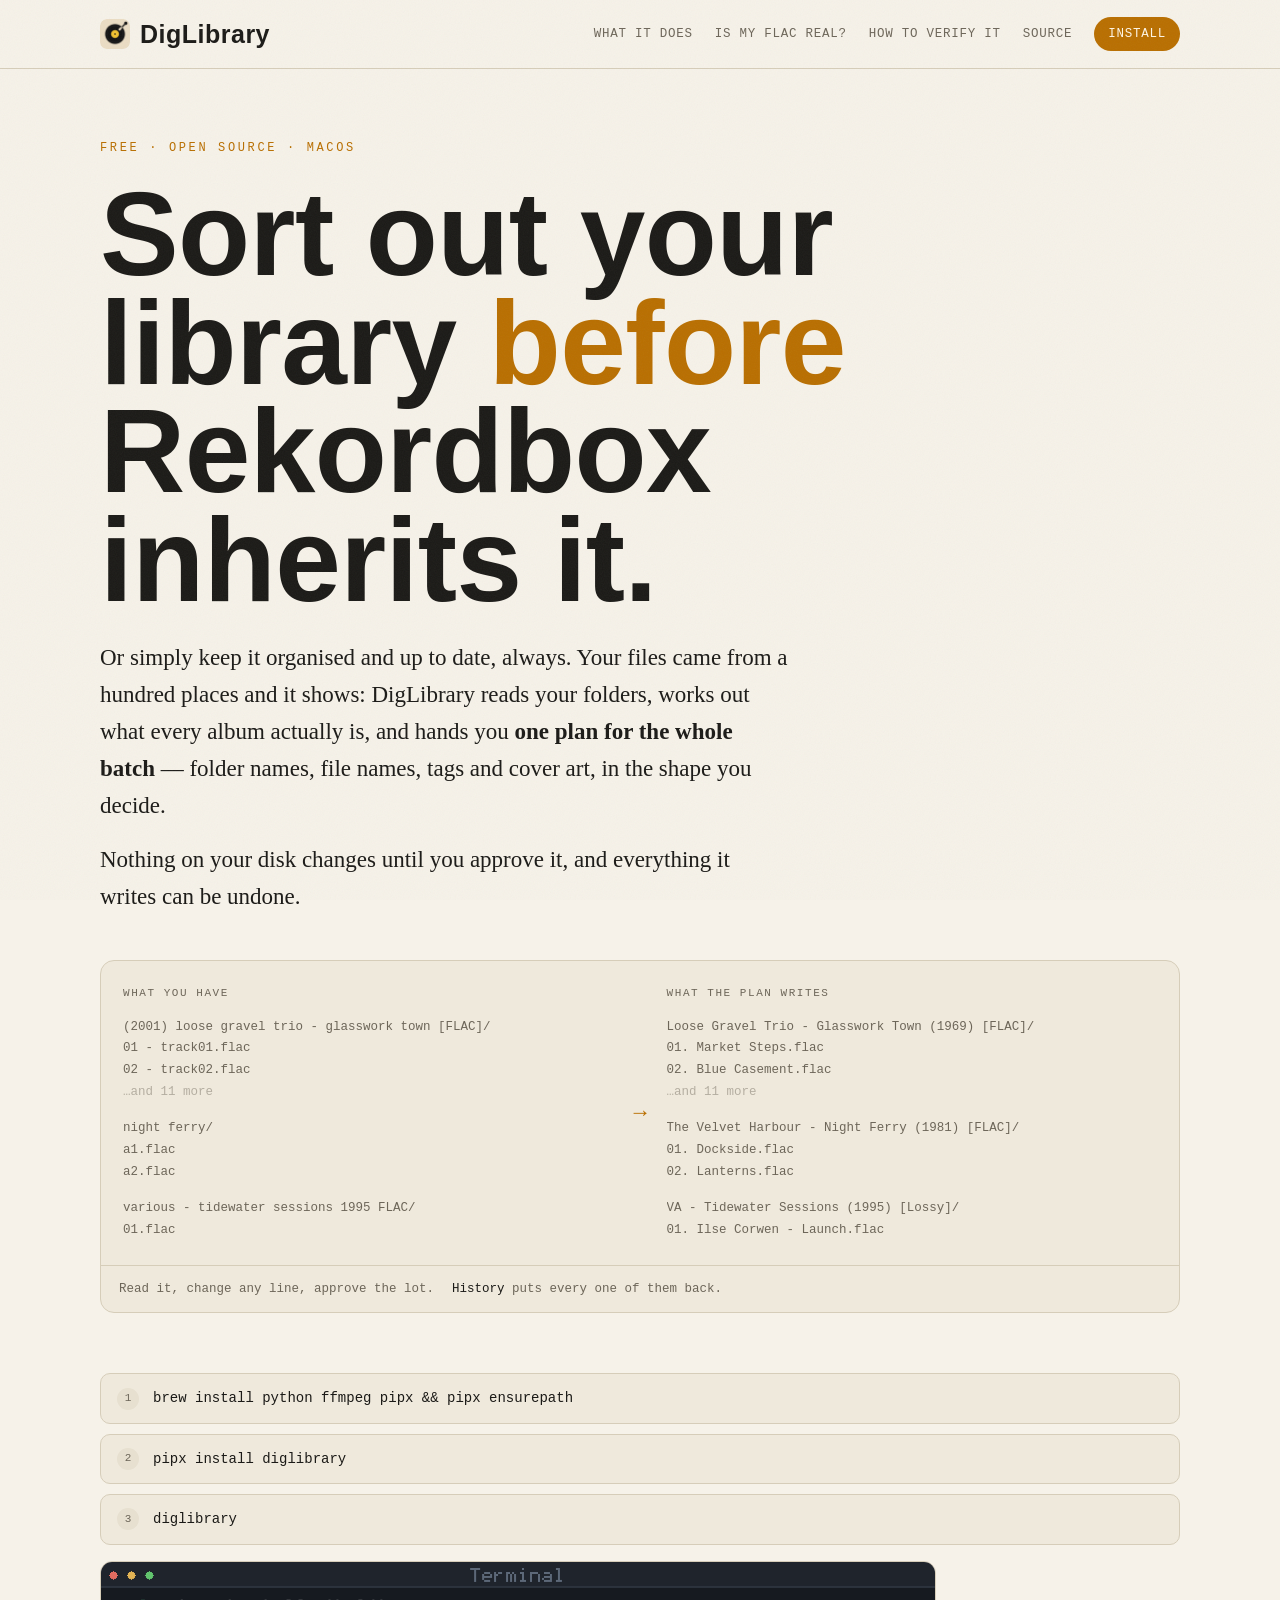
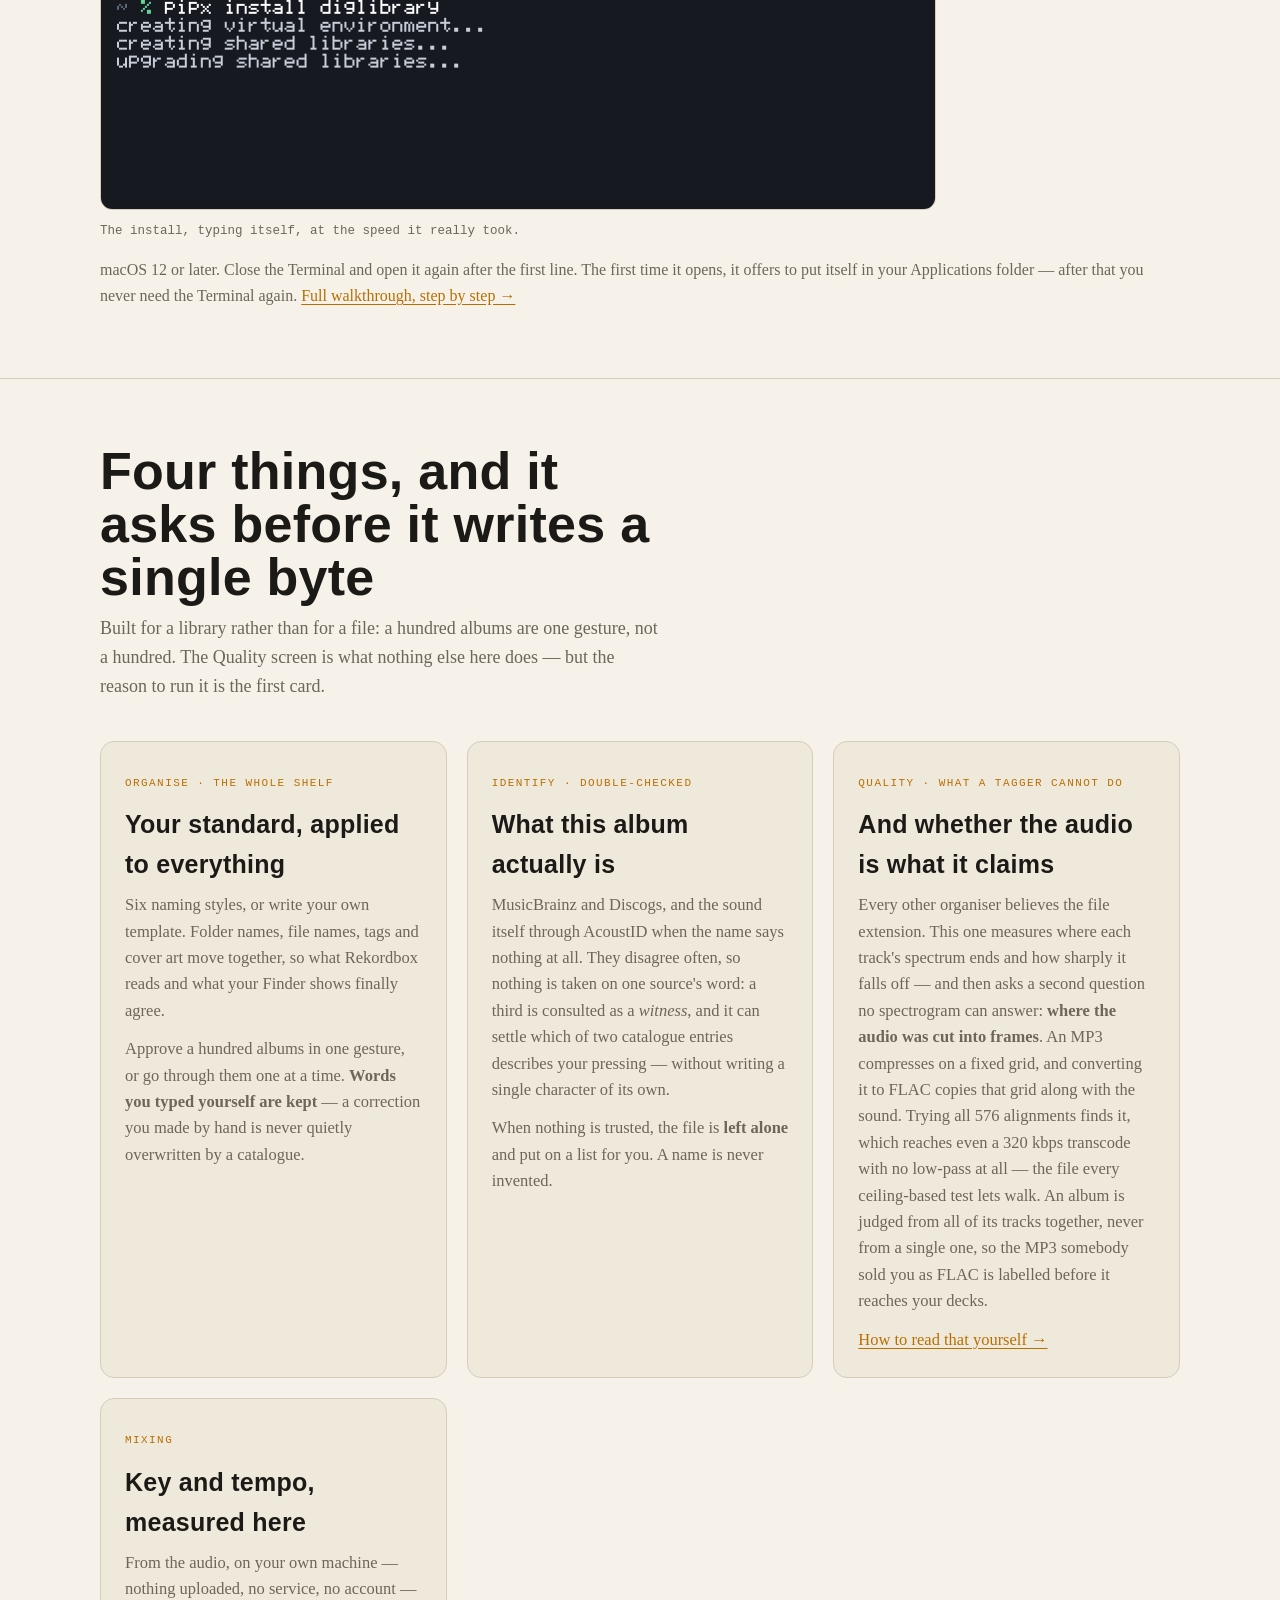
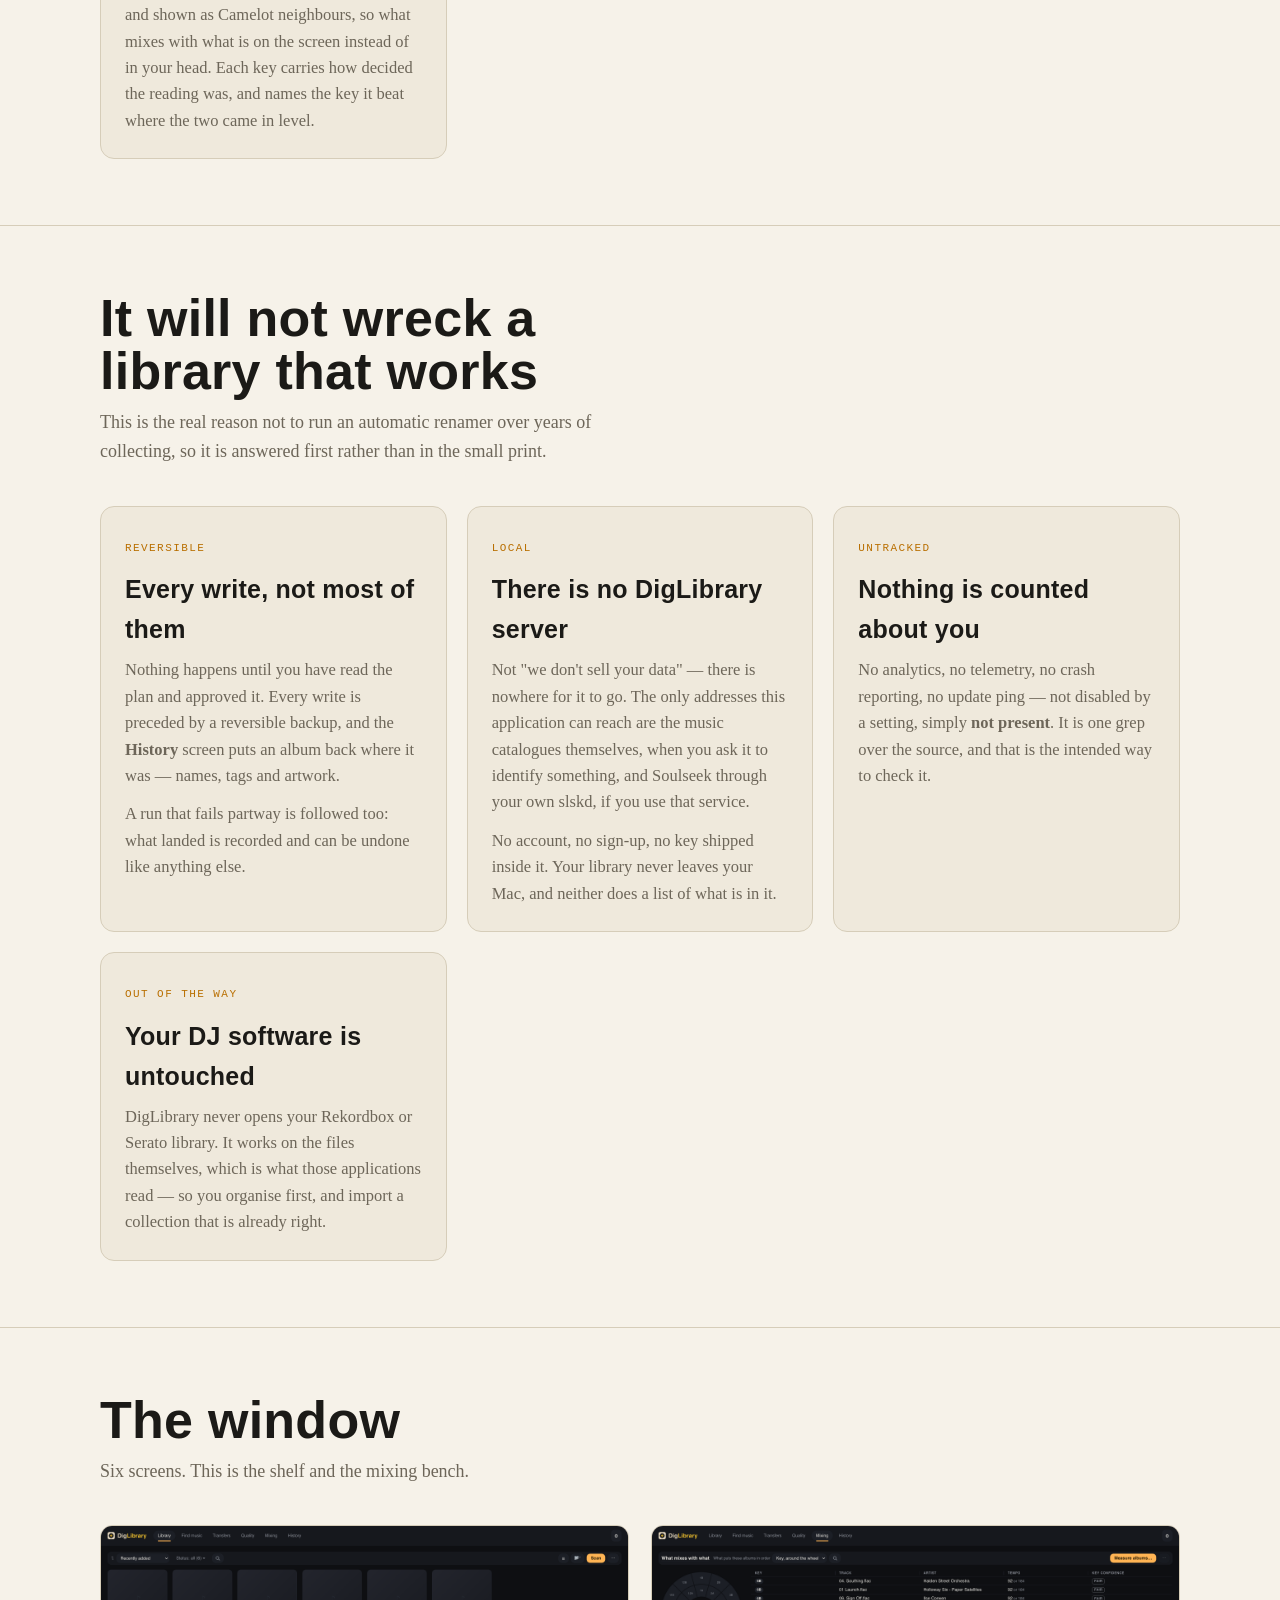
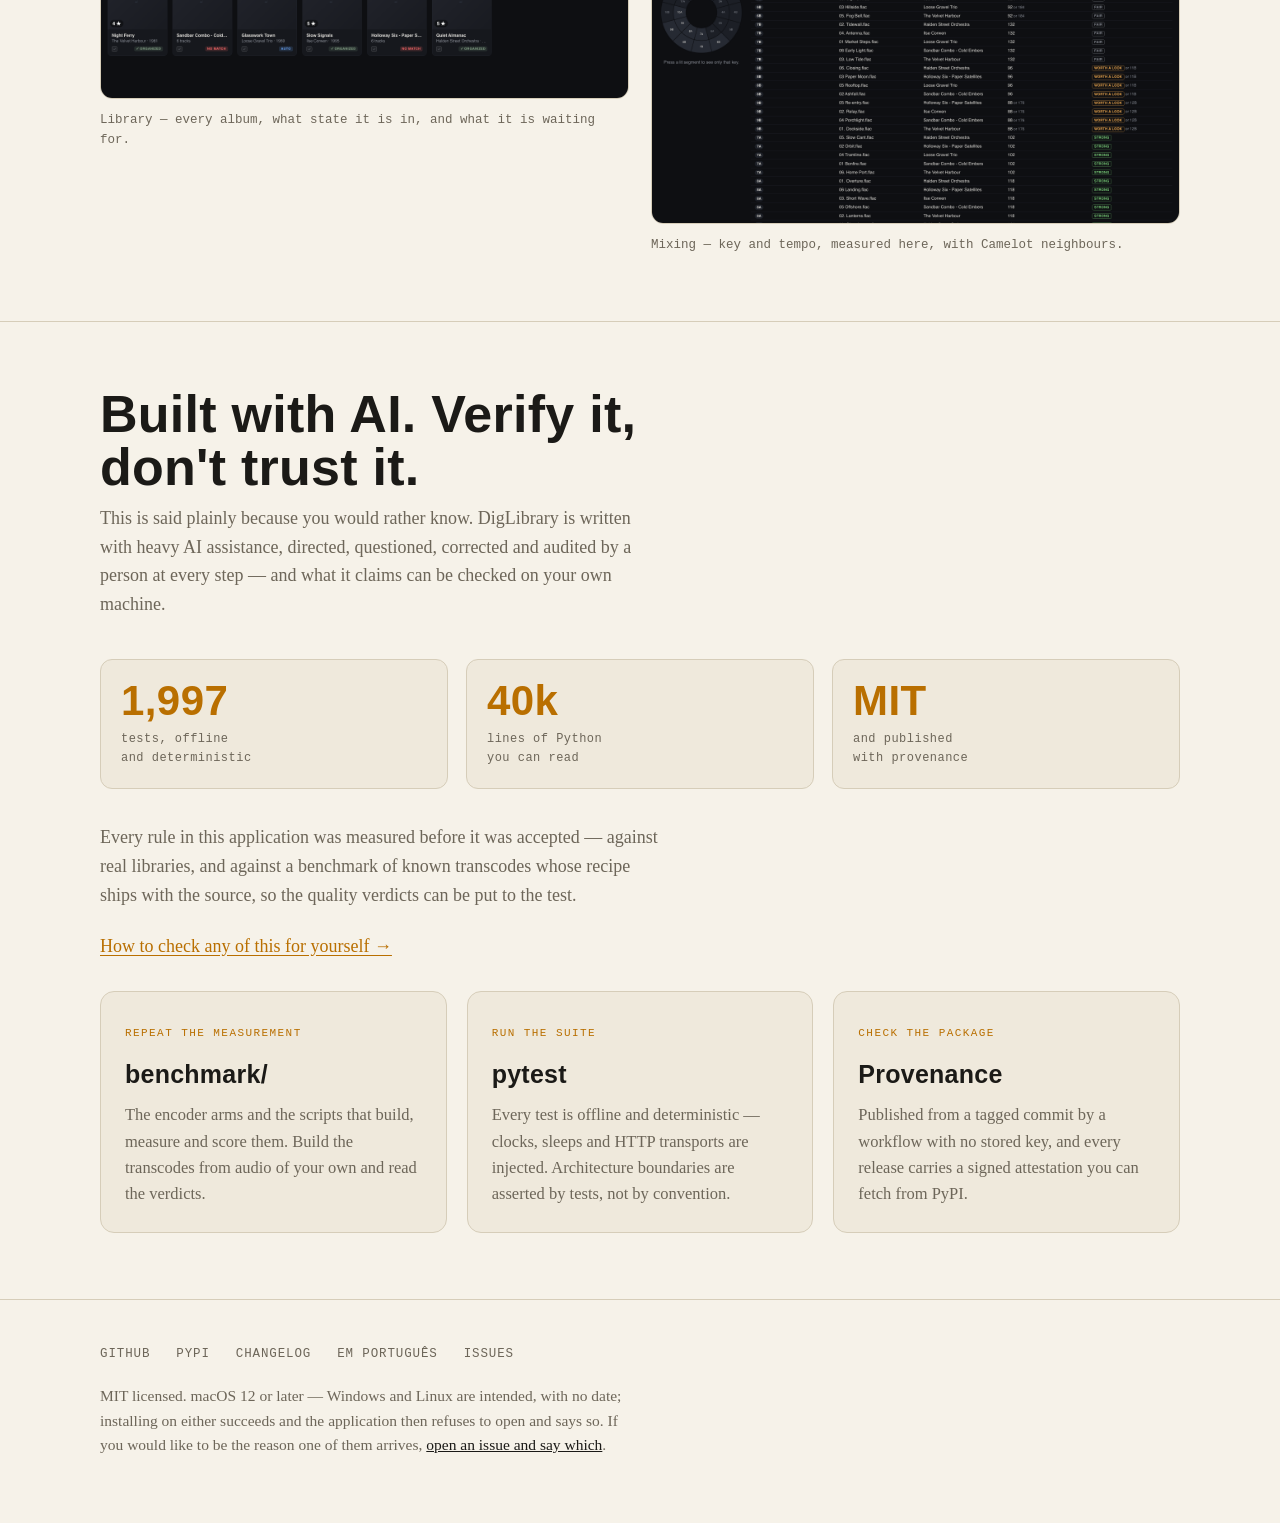
==== docs/index.html @ 810cc708 "The install is recorded, from the index that serves 1.7.0." ====
<!doctype html>
<html lang="en">
<head>
<meta charset="utf-8">
<meta name="viewport" content="width=device-width, initial-scale=1">
<title>DigLibrary — your music library, sorted out before Rekordbox inherits it</title>
<meta name="description" content="Organize a whole music library at once — names, tags and cover art — against MusicBrainz and Discogs, with a plan you approve first and can undo. It also tells you whether a FLAC is really lossless. Runs entirely on your Mac. Free and open source.">
<link rel="icon" href="brand/diglibrary-icon-1024.png">
<meta property="og:title" content="DigLibrary — your library, sorted out before Rekordbox inherits it">
<meta property="og:description" content="One plan for the whole batch — names, tags, cover art — from MusicBrainz and Discogs, approved before anything is written and undoable afterwards. And it knows whether that FLAC is really a FLAC.">
<meta property="og:image" content="https://raw.githubusercontent.com/cankblunt/diglibrary/main/docs/brand/diglibrary-lockup.png">
<link rel="stylesheet" href="style.css">
</head>
<body>

<header class="top">
  <div class="wrap">
    <a class="mark" href="./">
      <img src="brand/diglibrary-icon-1024.png" alt="">
      <b>DigLibrary</b>
    </a>
    <nav>
      <a href="#what">What it does</a>
      <a href="lossless.html">Is my FLAC real?</a>
      <a href="#verify">How to verify it</a>
      <a href="https://github.com/cankblunt/diglibrary">Source</a>
      <a class="cta" href="#install">Install</a>
    </nav>
  </div>
</header>

<main>

<div class="wrap hero">
  <p class="kicker">Free · open source · macOS</p>
  <h1>Sort out your library <em>before</em> Rekordbox inherits it.</h1>
  <p class="lede">
    Or simply keep it organised and up to date, always. Your files came from a
    hundred places and it shows: DigLibrary reads your folders, works out what
    every album actually is, and hands you <strong>one plan for the whole
    batch</strong> — folder names, file names, tags and cover art, in the shape
    you decide.
  </p>
  <p class="lede" style="margin-top:-16px">
    Nothing on your disk changes until you approve it, and everything it writes
    can be undone.
  </p>

  <figure class="scope">
    <div class="plan">
      <div class="plan-side">
        <p class="plan-head">What you have</p>
        <ul>
          <li>(2001) loose gravel trio - glasswork town [FLAC]/</li>
          <li>01 - track01.flac</li>
          <li>02 - track02.flac</li>
          <li class="plan-dim">…and 11 more</li>
          <li class="plan-gap">night ferry/</li>
          <li>a1.flac</li>
          <li>a2.flac</li>
          <li class="plan-gap">various - tidewater sessions 1995 FLAC/</li>
          <li>01.flac</li>
        </ul>
      </div>
      <div class="plan-arrow" aria-hidden="true">→</div>
      <div class="plan-side">
        <p class="plan-head">What the plan writes</p>
        <ul>
          <li class="plan-new">Loose Gravel Trio - Glasswork Town (1969) [FLAC]/</li>
          <li class="plan-new">01. Market Steps.flac</li>
          <li class="plan-new">02. Blue Casement.flac</li>
          <li class="plan-dim">…and 11 more</li>
          <li class="plan-gap plan-new">The Velvet Harbour - Night Ferry (1981) [FLAC]/</li>
          <li class="plan-new">01. Dockside.flac</li>
          <li class="plan-new">02. Lanterns.flac</li>
          <li class="plan-gap plan-warn">VA - Tidewater Sessions (1995) [Lossy]/</li>
          <li class="plan-warn">01. Ilse Corwen - Launch.flac</li>
        </ul>
      </div>
    </div>
    <figcaption>
      <span>Read it, change any line, approve the lot.</span>
      <span><b>History</b> puts every one of them back.</span>
    </figcaption>
  </figure>
</div>

<div class="wrap install" id="install">
  <ol class="lines">
    <li><code>brew install python ffmpeg pipx &amp;&amp; pipx ensurepath</code></li>
    <li><code>pipx install diglibrary</code></li>
    <li><code>diglibrary</code></li>
  </ol>
  <figure class="shot typing">
    <img src="images/install.gif" alt="A Terminal window installing DigLibrary: pipx install diglibrary runs, prints its progress, reports the package installed, and the prompt returns ready for the diglibrary command.">
    <figcaption>The install, typing itself, at the speed it really took.</figcaption>
  </figure>
  <p style="color:var(--muted); font-size:16px; margin:0;">
    macOS 12 or later. Close the Terminal and open it again after the first line.
    The first time it opens, it offers to put itself in your Applications folder —
    after that you never need the Terminal again.
    <a class="inline" href="https://github.com/cankblunt/diglibrary#getting-started">Full walkthrough, step by step →</a>
  </p>
</div>

<section id="what">
  <div class="wrap">
    <h2>Four things, and it asks before it writes a single byte</h2>
    <p class="sub">
      Built for a library rather than for a file: a hundred albums are one gesture,
      not a hundred. The Quality screen is what nothing else here does — but the
      reason to run it is the first card.
    </p>

    <div class="cards">
      <div class="card">
        <span class="tag">Organise · the whole shelf</span>
        <h3>Your standard, applied to everything</h3>
        <p>Six naming styles, or write your own template. Folder names, file names,
        tags and cover art move together, so what Rekordbox reads and what your
        Finder shows finally agree.</p>
        <p>Approve a hundred albums in one gesture, or go through them one at a
        time. <strong>Words you typed yourself are kept</strong> — a correction you
        made by hand is never quietly overwritten by a catalogue.</p>
      </div>
      <div class="card">
        <span class="tag">Identify · double-checked</span>
        <h3>What this album actually is</h3>
        <p>MusicBrainz and Discogs, and the sound itself through AcoustID when the
        name says nothing at all. They disagree often, so nothing is taken on one
        source's word: a third is consulted as a <em>witness</em>, and it can settle
        which of two catalogue entries describes your pressing — without writing a
        single character of its own.</p>
        <p>When nothing is trusted, the file is <strong>left alone</strong> and put on
        a list for you. A name is never invented.</p>
      </div>
      <div class="card">
        <span class="tag">Quality · what a tagger cannot do</span>
        <h3>And whether the audio is what it claims</h3>
        <p>Every other organiser believes the file extension. This one measures
        where each track's spectrum ends and how sharply it falls off — and then
        asks a second question no spectrogram can answer: <strong>where the audio
        was cut into frames</strong>. An MP3 compresses on a fixed grid, and
        converting it to FLAC copies that grid along with the sound. Trying all
        576 alignments finds it, which reaches even a 320 kbps transcode with no
        low-pass at all — the file every ceiling-based test lets walk. An album
        is judged from all of its tracks together, never from a single one, so the
        MP3 somebody sold you as FLAC is labelled before it reaches your decks.</p>
        <p><a class="inline" href="lossless.html">How to read that yourself →</a></p>
      </div>
      <div class="card">
        <span class="tag">Mixing</span>
        <h3>Key and tempo, measured here</h3>
        <p>From the audio, on your own machine — nothing uploaded, no service, no
        account — and shown as Camelot neighbours, so what mixes with what is on the
        screen instead of in your head. Each key carries how decided the reading was,
        and names the key it beat where the two came in level.</p>
      </div>
    </div>
  </div>
</section>

<section>
  <div class="wrap">
    <h2>It will not wreck a library that works</h2>
    <p class="sub">
      This is the real reason not to run an automatic renamer over years of
      collecting, so it is answered first rather than in the small print.
    </p>

    <div class="cards">
      <div class="card">
        <span class="tag">Reversible</span>
        <h3>Every write, not most of them</h3>
        <p>Nothing happens until you have read the plan and approved it. Every write
        is preceded by a reversible backup, and the <strong>History</strong> screen
        puts an album back where it was — names, tags and artwork.</p>
        <p>A run that fails partway is followed too: what landed is recorded and can
        be undone like anything else.</p>
      </div>
      <div class="card">
        <span class="tag">Local</span>
        <h3>There is no DigLibrary server</h3>
        <p>Not "we don't sell your data" — there is nowhere for it to go. The only
        addresses this application can reach are the music catalogues themselves,
        when you ask it to identify something, and Soulseek through your own slskd,
        if you use that service.</p>
        <p>No account, no sign-up, no key shipped inside it. Your library never
        leaves your Mac, and neither does a list of what is in it.</p>
      </div>
      <div class="card">
        <span class="tag">Untracked</span>
        <h3>Nothing is counted about you</h3>
        <p>No analytics, no telemetry, no crash reporting, no update ping — not
        disabled by a setting, simply <strong>not present</strong>. It is one grep
        over the source, and that is the intended way to check it.</p>
      </div>
      <div class="card">
        <span class="tag">Out of the way</span>
        <h3>Your DJ software is untouched</h3>
        <p>DigLibrary never opens your Rekordbox or Serato library. It works on the
        files themselves, which is what those applications read — so you organise
        first, and import a collection that is already right.</p>
      </div>
    </div>
  </div>
</section>

<section>
  <div class="wrap">
    <h2>The window</h2>
    <p class="sub">Six screens. This is the shelf and the mixing bench.</p>
    <div class="shots">
      <figure class="shot">
        <img src="images/screen-library.png" alt="The Library screen: album cards in a grid, each with a sleeve, a rating and a status chip.">
        <figcaption>Library — every album, what state it is in, and what it is waiting for.</figcaption>
      </figure>
      <figure class="shot">
        <img src="images/screen-mixing.png" alt="The Mixing screen: tracks listed with musical key, tempo, and a word for how decided each key reading was — with the key it beat where the two came close.">
        <figcaption>Mixing — key and tempo, measured here, with Camelot neighbours.</figcaption>
      </figure>
    </div>
  </div>
</section>

<section id="verify">
  <div class="wrap">
    <h2>Built with AI. Verify it, don't trust it.</h2>
    <p class="sub">
      This is said plainly because you would rather know. DigLibrary is written with
      heavy AI assistance, directed, questioned, corrected and audited by a person at
      every step — and what it claims can be checked on your own machine.
    </p>

    <div class="figures">
      <div class="fig"><b>1,997</b><span>tests, offline<br>and deterministic</span></div>
      <div class="fig"><b>40k</b><span>lines of Python<br>you can read</span></div>
      <div class="fig"><b>MIT</b><span>and published<br>with provenance</span></div>
    </div>

    <p class="sub" style="margin-bottom:22px">
      Every rule in this application was measured before it was accepted — against
      real libraries, and against a benchmark of known transcodes whose recipe
      ships with the source, so the quality verdicts can be put to the test.
    </p>

    <p style="margin:0 0 30px">
      <a class="inline" href="verify.html">How to check any of this for yourself →</a>
    </p>

    <div class="cards">
      <div class="card">
        <span class="tag">Repeat the measurement</span>
        <h3>benchmark/</h3>
        <p>The encoder arms and the scripts that build, measure and score them.
        Build the transcodes from audio of your own and read the verdicts.</p>
      </div>
      <div class="card">
        <span class="tag">Run the suite</span>
        <h3>pytest</h3>
        <p>Every test is offline and deterministic — clocks, sleeps and HTTP transports
        are injected. Architecture boundaries are asserted by tests, not by convention.</p>
      </div>
      <div class="card">
        <span class="tag">Check the package</span>
        <h3>Provenance</h3>
        <p>Published from a tagged commit by a workflow with no stored key, and every
        release carries a signed attestation you can fetch from PyPI.</p>
      </div>
    </div>
  </div>
</section>

</main>

<footer>
  <div class="wrap">
    <div class="row">
      <a href="https://github.com/cankblunt/diglibrary">GitHub</a>
      <a href="https://pypi.org/project/diglibrary/">PyPI</a>
      <a href="https://github.com/cankblunt/diglibrary/blob/main/CHANGELOG.md">Changelog</a>
      <a href="https://github.com/cankblunt/diglibrary/blob/main/LEIAME.md">Em português</a>
      <a href="https://github.com/cankblunt/diglibrary/issues">Issues</a>
    </div>
    <p style="margin:0; max-width:70ch">
      MIT licensed. macOS 12 or later — Windows and Linux are intended, with no date;
      installing on either succeeds and the application then refuses to open and says
      so. If you would like to be the reason one of them arrives,
      <a href="https://github.com/cankblunt/diglibrary/issues">open an issue and say which</a>.
    </p>
  </div>
</footer>

</body>
</html>
---- docs/style.css ----
/* DigLibrary's pages wear the application's own palette. One stylesheet,
   because a rule kept in two copies is corrected in one of them. */

:root {
  /* The application's own palette. A page that does not look like the window
     it is advertising is a page describing something else. */
  --bg: #0e0f12;
  --panel: #16181d;
  --raised: #1c1f26;
  --line: #262a33;
  --text: #e8e6e1;
  --muted: #8b8f98;
  --accent: #ffb454;
  --accent-ink: #241a05;
  --good: #8aa88c;
  --bad: #ff6b6b;
  --grain: 0.035;

  --display: "Avenir Next Condensed", "Haettenschweiler", "Arial Narrow", "Helvetica Neue", sans-serif;
  --body: Charter, "Iowan Old Style", "Palatino Linotype", Georgia, serif;
  --mono: "SF Mono", ui-monospace, Menlo, "Cascadia Mono", monospace;

  /* The masthead is sticky, so it covers the top of whatever an anchor lands
     on. Measured at 375 and 1280 px wide: 30 px logo + 28 px padding + 1 px
     border, and it does not change with the viewport. Declared here because
     `scroll-margin-top` below has to agree with it — the two are one number. */
  --header-h: 69px;
}
@media (prefers-color-scheme: light) {
  :root:not([data-theme="dark"]) {
    --bg: #f6f2e9;
    --panel: #efe9dc;
    --raised: #e7e0d0;
    --line: #d6cdb9;
    --text: #1b1a17;
    --muted: #6d6659;
    --accent: #b96f00;
    --accent-ink: #fff6e6;
    --good: #4a6b4f;
    --bad: #b4322f;
    --grain: 0.05;
  }
}

* { box-sizing: border-box; }
html { -webkit-text-size-adjust: 100%; }
/* Every anchor target clears the sticky masthead. Without this, `#install`
   lands with its first line — the one that installs pipx — behind the header,
   and the page appears to begin at step 2. The three pages all point their
   Install button at this one target. */
[id] { scroll-margin-top: calc(var(--header-h) + 15px); }
body {
  margin: 0;
  background: var(--bg);
  color: var(--text);
  font-family: var(--body);
  font-size: 18px;
  line-height: 1.6;
  overflow-x: hidden;
}
/* Grain, so the page has a surface rather than a flat fill. */
body::before {
  content: "";
  position: fixed;
  inset: 0;
  pointer-events: none;
  z-index: 100;
  opacity: var(--grain);
  background-image: url("data:image/svg+xml;utf8,<svg xmlns='http://www.w3.org/2000/svg' width='120' height='120'><filter id='n'><feTurbulence type='fractalNoise' baseFrequency='0.85' numOctaves='3'/></filter><rect width='120' height='120' filter='url(%23n)'/></svg>");
}

.wrap { width: min(1080px, 92vw); margin: 0 auto; }

/* ---------- masthead ---------- */
header.top {
  border-bottom: 1px solid var(--line);
  position: sticky; top: 0; z-index: 20;
  background: color-mix(in srgb, var(--bg) 88%, transparent);
  backdrop-filter: blur(10px);
}
.top .wrap { display: flex; align-items: center; gap: 18px; padding: 14px 0; }
.mark { display: flex; align-items: center; gap: 10px; text-decoration: none; color: inherit; }
.mark img { width: 30px; height: 30px; border-radius: 7px; display: block; }
.mark b {
  font-family: var(--display);
  font-size: 25px; font-weight: 600; letter-spacing: 0.02em;
}
.top nav { margin-left: auto; display: flex; gap: 22px; align-items: center; }
.top nav a {
  color: var(--muted); text-decoration: none;
  font-family: var(--mono); font-size: 12.5px; letter-spacing: 0.06em; text-transform: uppercase;
}
.top nav a:hover { color: var(--text); }
.top nav a.cta {
  color: var(--accent-ink); background: var(--accent);
  padding: 7px 14px; border-radius: 999px;
}
.top nav a.cta:hover { color: var(--accent-ink); filter: brightness(1.08); }

/* ---------- hero ---------- */
.hero { padding: 70px 0 40px; position: relative; }
.kicker {
  font-family: var(--mono); font-size: 12px; letter-spacing: 0.22em;
  text-transform: uppercase; color: var(--accent); margin: 0 0 22px;
}
h1 {
  font-family: var(--display);
  font-weight: 600;
  font-size: clamp(52px, 9.5vw, 118px);
  line-height: 0.92;
  letter-spacing: -0.005em;
  margin: 0 0 26px;
  max-width: 15ch;
  text-wrap: balance;
}
h1 em { font-style: normal; color: var(--accent); }
.lede { font-size: clamp(19px, 2.2vw, 23px); max-width: 60ch; margin: 0 0 34px; color: var(--text); }
.lede strong { font-weight: 600; }

/* the spectrogram: the product's own mechanism, drawn */
.scope {
  margin: 44px 0 0;
  border: 1px solid var(--line);
  border-radius: 14px;
  background: var(--panel);
  overflow: hidden;
}
.scope figcaption {
  display: flex; flex-wrap: wrap; gap: 6px 18px;
  padding: 13px 18px; border-top: 1px solid var(--line);
  font-family: var(--mono); font-size: 12.5px; color: var(--muted);
}
.scope figcaption b { color: var(--text); font-weight: 500; }
.scope svg { display: block; width: 100%; height: auto; }

/* ---------- install ---------- */
.install { padding: 20px 0 70px; }
.lines {
  display: grid; gap: 10px; margin: 0 0 16px; padding: 0; list-style: none;
  counter-reset: step;
}
.lines li {
  display: flex; align-items: center; gap: 14px;
  background: var(--panel); border: 1px solid var(--line);
  border-radius: 10px; padding: 13px 16px;
  font-family: var(--mono); font-size: 14px;
  overflow-x: auto;
}
.lines li::before {
  counter-increment: step; content: counter(step);
  flex: none; width: 22px; height: 22px; border-radius: 50%;
  background: var(--raised); color: var(--muted);
  display: grid; place-items: center; font-size: 11px;
}
.lines code { white-space: pre; }
.lines .out { color: var(--muted); }

/* ---------- sections ---------- */
section { padding: 66px 0; border-top: 1px solid var(--line); }
h2 {
  font-family: var(--display); font-weight: 600;
  font-size: clamp(32px, 4.6vw, 52px); line-height: 1.02;
  letter-spacing: 0.005em; margin: 0 0 10px; max-width: 20ch;
}
.sub { color: var(--muted); max-width: 62ch; margin: 0 0 40px; }

.cards { display: grid; gap: 20px; grid-template-columns: repeat(auto-fit, minmax(270px, 1fr)); }
.card {
  background: var(--panel); border: 1px solid var(--line);
  border-radius: 14px; padding: 24px;
}
.card h3 {
  font-family: var(--display); font-weight: 600; font-size: 25px;
  margin: 0 0 8px; letter-spacing: 0.01em;
}
.card p { margin: 0; color: var(--muted); font-size: 16.5px; }
.card p + p { margin-top: 12px; }
.card .tag {
  display: inline-block; font-family: var(--mono); font-size: 11px;
  letter-spacing: 0.13em; text-transform: uppercase;
  color: var(--accent); margin: 0 0 12px;
}

.shots { display: grid; gap: 22px; grid-template-columns: repeat(auto-fit, minmax(320px, 1fr)); }
figure.shot { margin: 0; }
figure.shot img {
  width: 100%; height: auto; display: block;
  border: 1px solid var(--line); border-radius: 12px;
}
figure.shot figcaption {
  font-family: var(--mono); font-size: 12.5px; color: var(--muted);
  margin-top: 11px;
}

/* The recording of the install is a `shot` like the two screenshots — same
   frame, same caption — and differs only in where it sits and how wide it may
   grow. Written after them because both selectors weigh the same, so the later
   one is what decides. Capped at the picture's own 836px: a drawn terminal
   blown up on a wide screen is a 5x7 font blown up with it, and
   `image-rendering` is left alone so the browser keeps smoothing it down. */
figure.typing { margin: 0 0 16px; max-width: 836px; }

/* ---------- the promise ---------- */
.promise {
  background: var(--panel); border: 1px solid var(--line);
  border-left: 3px solid var(--accent);
  border-radius: 12px; padding: 26px 28px; margin-top: 30px;
}
.promise p { margin: 0; font-size: 19px; }
.promise p + p { margin-top: 14px; color: var(--muted); font-size: 16.5px; }

/* ---------- evidence ---------- */
.figures { display: grid; gap: 18px; grid-template-columns: repeat(auto-fit, minmax(150px, 1fr)); margin: 0 0 34px; }
.fig { border: 1px solid var(--line); border-radius: 12px; padding: 20px; background: var(--panel); }
.fig b {
  display: block; font-family: var(--display); font-weight: 600;
  font-size: 42px; line-height: 1; letter-spacing: 0.01em; color: var(--accent);
}
.fig span { display: block; margin-top: 8px; font-family: var(--mono); font-size: 12px; color: var(--muted); letter-spacing: 0.04em; }

/* ---------- footer ---------- */
footer { border-top: 1px solid var(--line); padding: 44px 0 70px; color: var(--muted); font-size: 15.5px; }
footer a { color: var(--text); }
footer .row { display: flex; flex-wrap: wrap; gap: 12px 26px; margin-bottom: 20px; font-family: var(--mono); font-size: 12.5px; text-transform: uppercase; letter-spacing: 0.07em; }
footer .row a { color: var(--muted); text-decoration: none; }
footer .row a:hover { color: var(--text); }

a.inline { color: var(--accent); text-underline-offset: 3px; }

@media (max-width: 640px) {
  body { font-size: 17px; }
  .hero { padding: 46px 0 26px; }
  .top nav a:not(.cta) { display: none; }
}

/* ---------- the plan: the product's actual moment ---------- */
/* Two listings side by side, because the thing DigLibrary does that nothing
   else does is show you the whole batch before it touches any of it. */
.plan {
  display: grid;
  grid-template-columns: 1fr auto 1fr;
  gap: 0 20px;
  align-items: center;
  padding: 24px 22px;
}
.plan-side { min-width: 0; }
.plan-head {
  font-family: var(--mono); font-size: 11px; letter-spacing: 0.14em;
  text-transform: uppercase; color: var(--muted); margin: 0 0 14px;
}
.plan-side ul { list-style: none; margin: 0; padding: 0; }
.plan-side li {
  font-family: var(--mono);
  font-size: 12.5px;
  line-height: 1.75;
  color: var(--muted);
  white-space: nowrap;
  overflow: hidden;
  text-overflow: ellipsis;
}
.plan-gap { margin-top: 14px; }
.plan-dim { opacity: 0.45; }
.plan-new { color: var(--text); }
.plan-warn { color: var(--accent); }
.plan-arrow {
  font-family: var(--mono); font-size: 22px; color: var(--accent);
  align-self: center;
}
@media (max-width: 720px) {
  .plan { grid-template-columns: 1fr; gap: 22px; }
  .plan-arrow { transform: rotate(90deg); justify-self: start; }
}
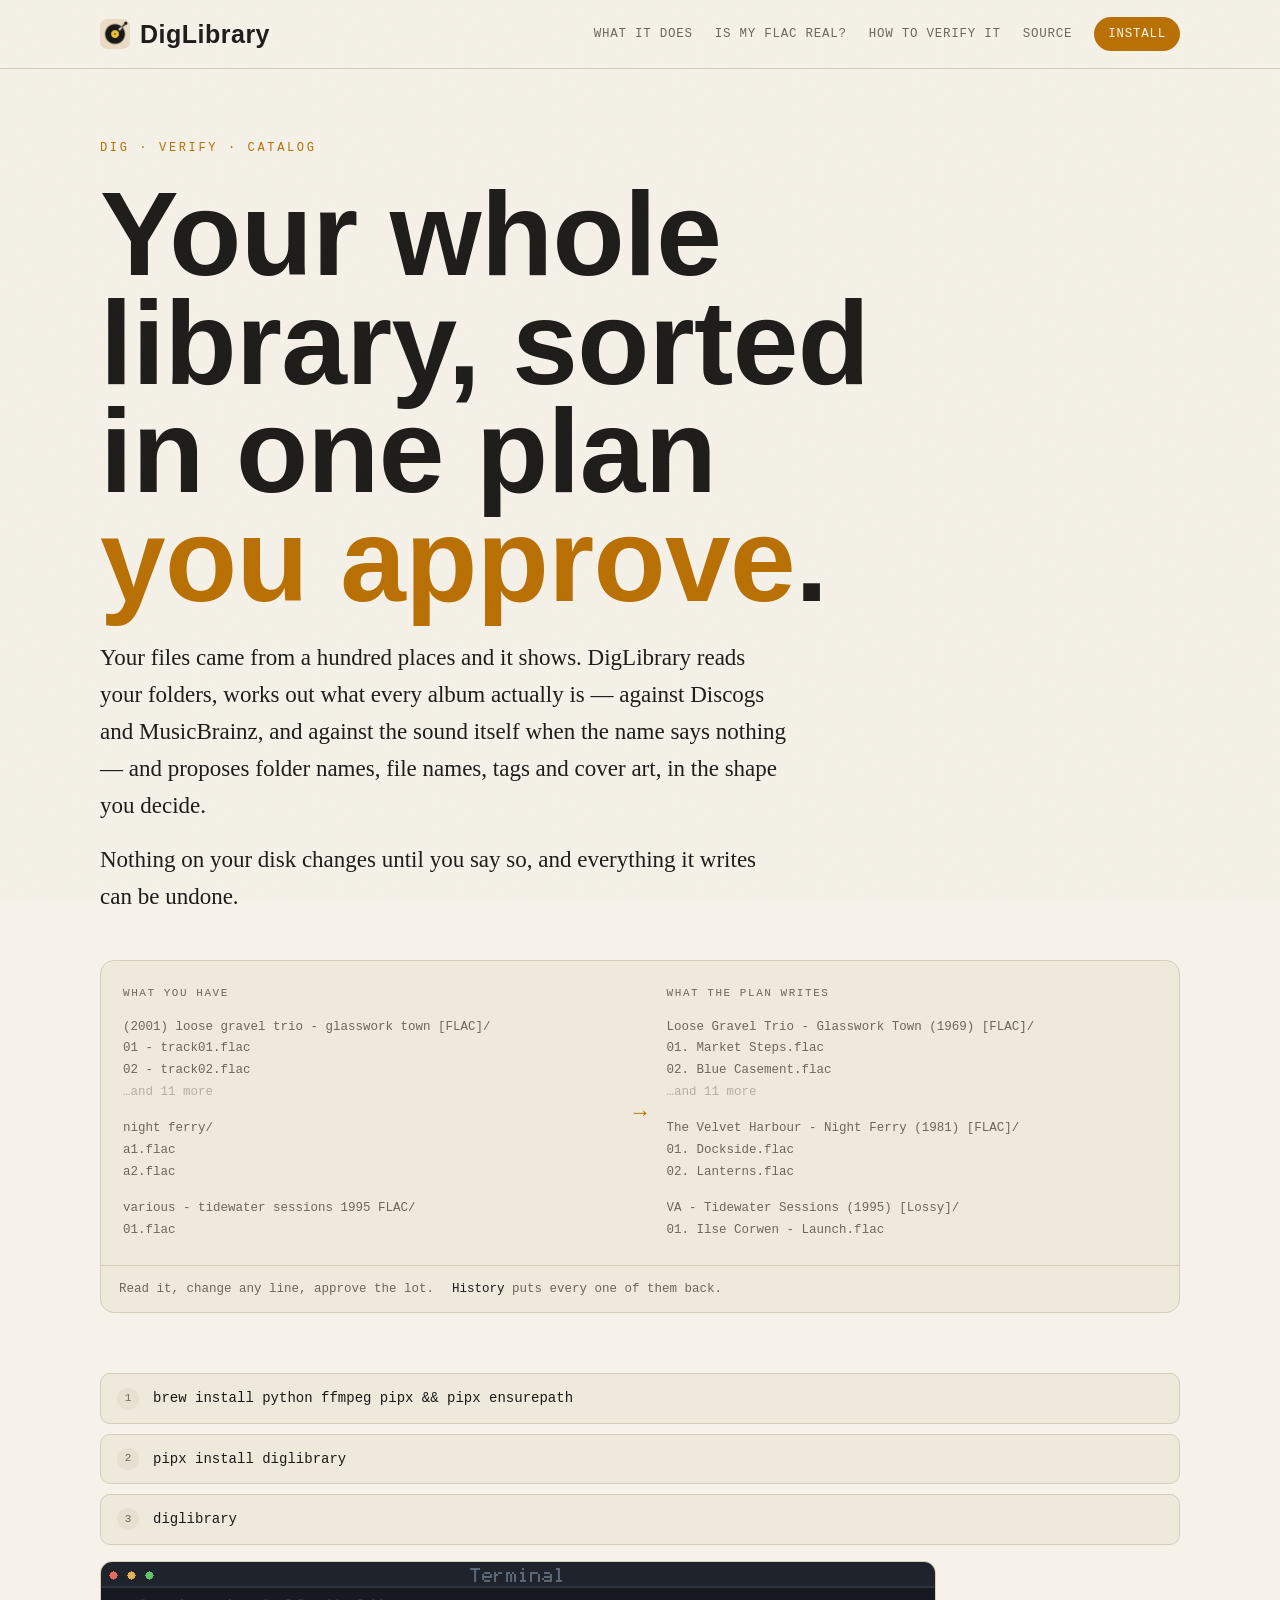
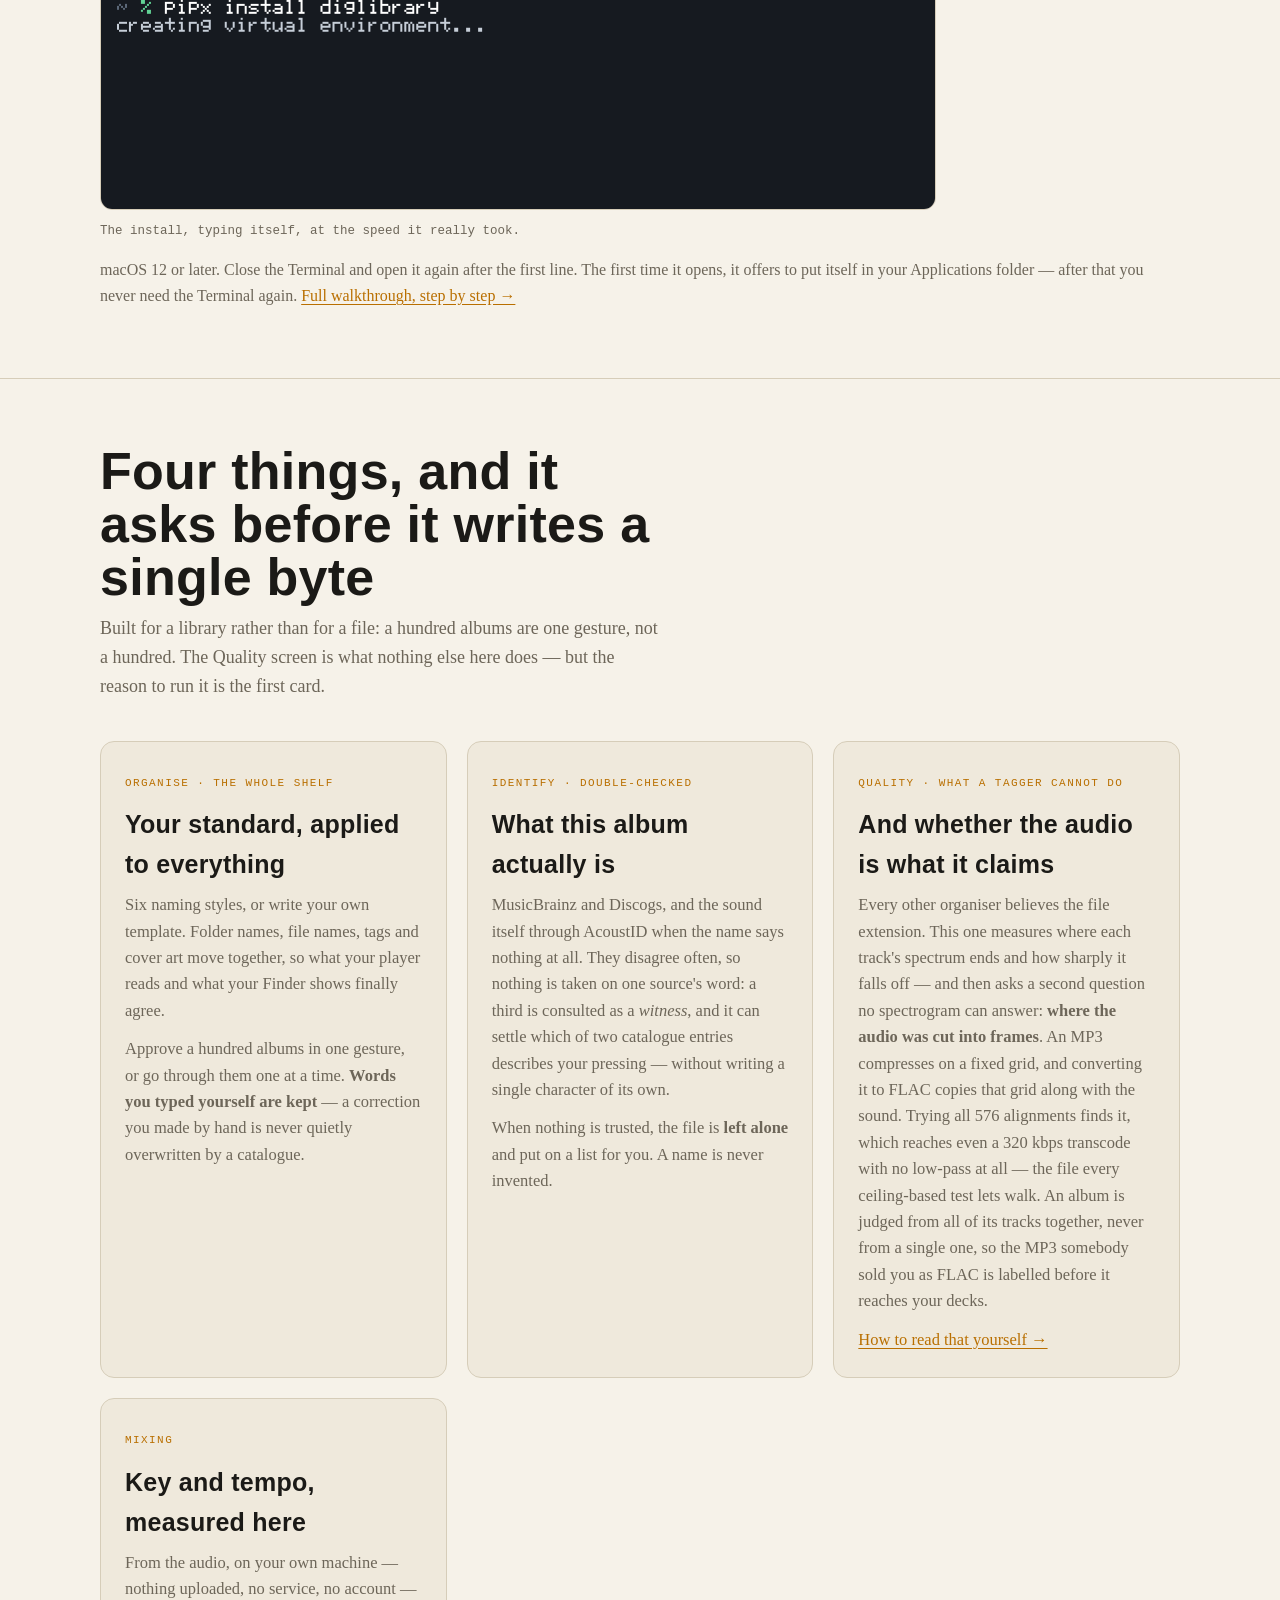
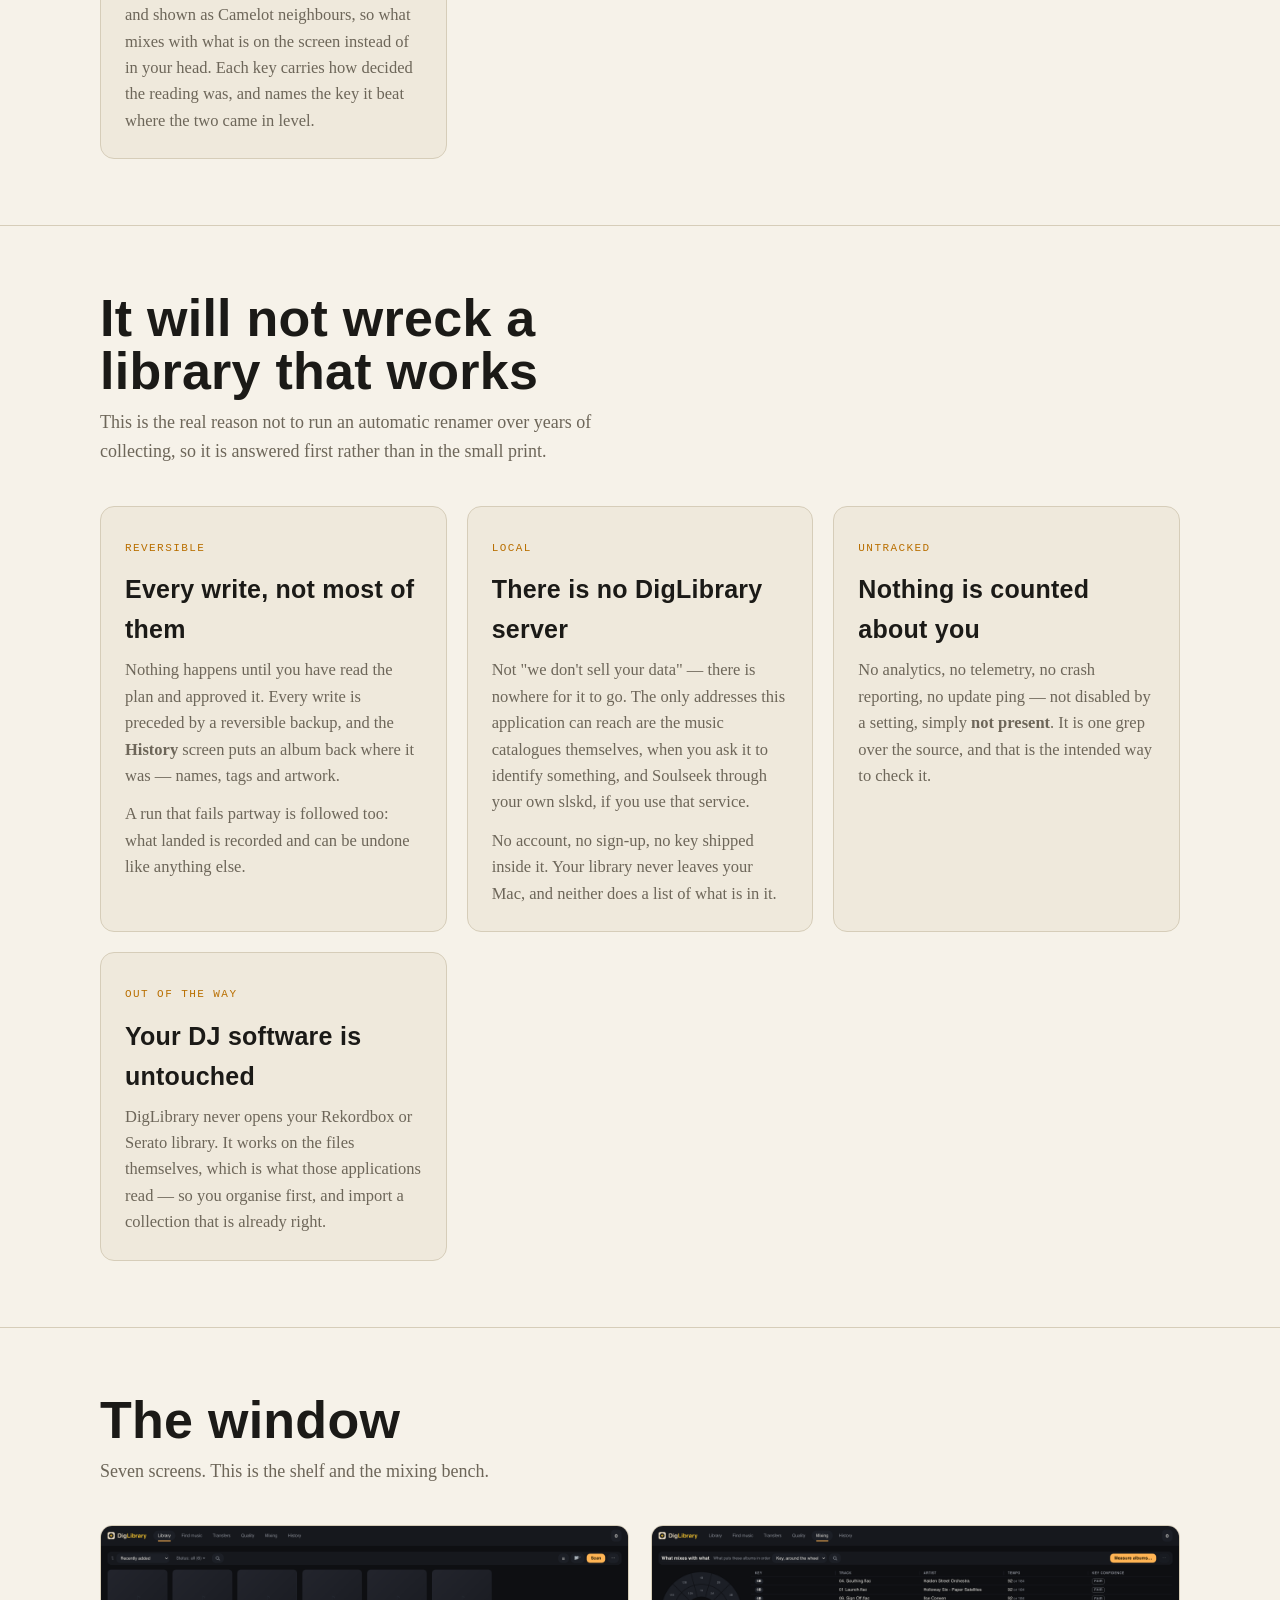
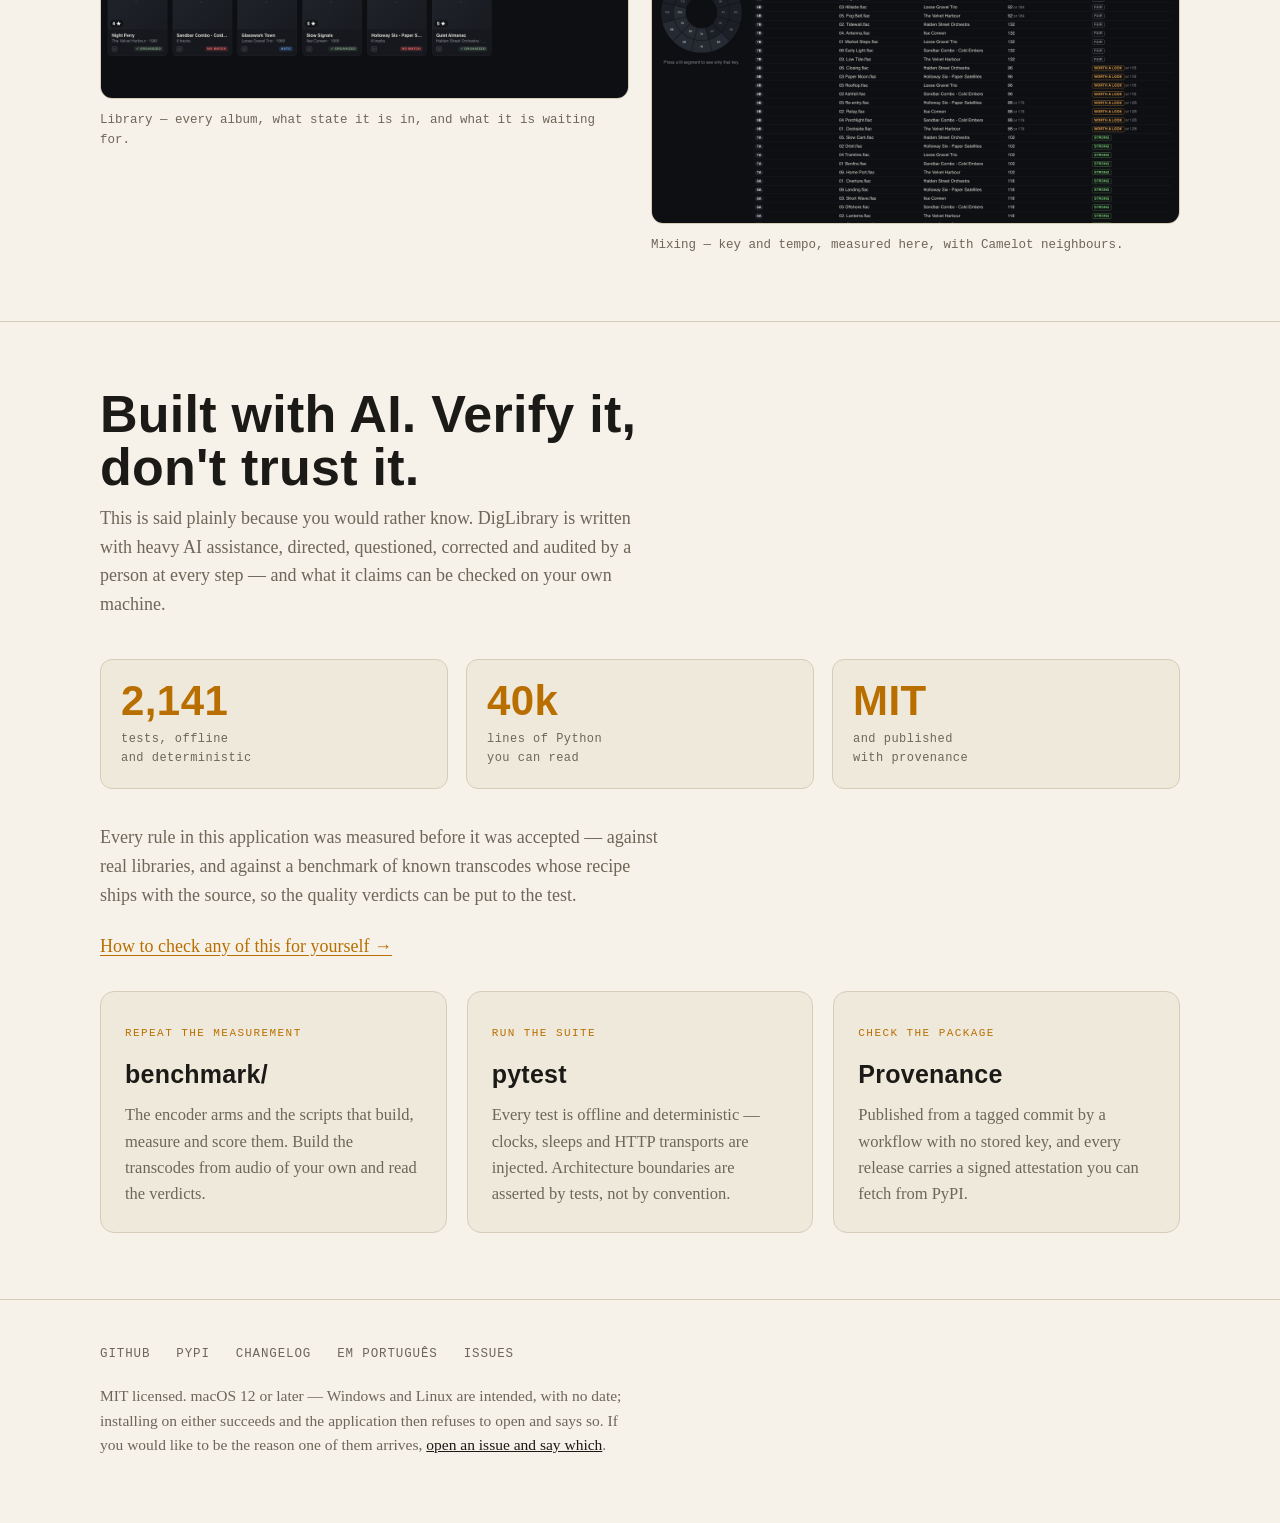
==== commit 45018a71: "DigLibrary 1.8.0" ====
--- a/docs/index.html
+++ b/docs/index.html
@@ -3,10 +3,10 @@
 <head>
 <meta charset="utf-8">
 <meta name="viewport" content="width=device-width, initial-scale=1">
-<title>DigLibrary — your music library, sorted out before Rekordbox inherits it</title>
+<title>DigLibrary — your whole library, sorted in one plan you approve</title>
 <meta name="description" content="Organize a whole music library at once — names, tags and cover art — against MusicBrainz and Discogs, with a plan you approve first and can undo. It also tells you whether a FLAC is really lossless. Runs entirely on your Mac. Free and open source.">
 <link rel="icon" href="brand/diglibrary-icon-1024.png">
-<meta property="og:title" content="DigLibrary — your library, sorted out before Rekordbox inherits it">
+<meta property="og:title" content="DigLibrary — your whole library, sorted in one plan you approve">
 <meta property="og:description" content="One plan for the whole batch — names, tags, cover art — from MusicBrainz and Discogs, approved before anything is written and undoable afterwards. And it knows whether that FLAC is really a FLAC.">
 <meta property="og:image" content="https://raw.githubusercontent.com/cankblunt/diglibrary/main/docs/brand/diglibrary-lockup.png">
 <link rel="stylesheet" href="style.css">
@@ -32,18 +32,17 @@
 <main>
 
 <div class="wrap hero">
-  <p class="kicker">Free · open source · macOS</p>
-  <h1>Sort out your library <em>before</em> Rekordbox inherits it.</h1>
+  <p class="kicker">Dig · Verify · Catalog</p>
+  <h1>Your whole library, sorted in one plan <em>you approve</em>.</h1>
   <p class="lede">
-    Or simply keep it organised and up to date, always. Your files came from a
-    hundred places and it shows: DigLibrary reads your folders, works out what
-    every album actually is, and hands you <strong>one plan for the whole
-    batch</strong> — folder names, file names, tags and cover art, in the shape
-    you decide.
+    Your files came from a hundred places and it shows. DigLibrary reads your
+    folders, works out what every album actually is — against Discogs and
+    MusicBrainz, and against the sound itself when the name says nothing — and
+    proposes folder names, file names, tags and cover art, in the shape you decide.
   </p>
   <p class="lede" style="margin-top:-16px">
-    Nothing on your disk changes until you approve it, and everything it writes
-    can be undone.
+    Nothing on your disk changes until you say so, and everything it writes can be
+    undone.
   </p>
 
   <figure class="scope">
@@ -117,7 +116,7 @@
         <span class="tag">Organise · the whole shelf</span>
         <h3>Your standard, applied to everything</h3>
         <p>Six naming styles, or write your own template. Folder names, file names,
-        tags and cover art move together, so what Rekordbox reads and what your
+        tags and cover art move together, so what your player reads and what your
         Finder shows finally agree.</p>
         <p>Approve a hundred albums in one gesture, or go through them one at a
         time. <strong>Words you typed yourself are kept</strong> — a correction you
@@ -209,7 +208,7 @@
 <section>
   <div class="wrap">
     <h2>The window</h2>
-    <p class="sub">Six screens. This is the shelf and the mixing bench.</p>
+    <p class="sub">Seven screens. This is the shelf and the mixing bench.</p>
     <div class="shots">
       <figure class="shot">
         <img src="images/screen-library.png" alt="The Library screen: album cards in a grid, each with a sleeve, a rating and a status chip.">
@@ -233,7 +232,7 @@
     </p>
 
     <div class="figures">
-      <div class="fig"><b>1,997</b><span>tests, offline<br>and deterministic</span></div>
+      <div class="fig"><b>2,141</b><span>tests, offline<br>and deterministic</span></div>
       <div class="fig"><b>40k</b><span>lines of Python<br>you can read</span></div>
       <div class="fig"><b>MIT</b><span>and published<br>with provenance</span></div>
     </div>
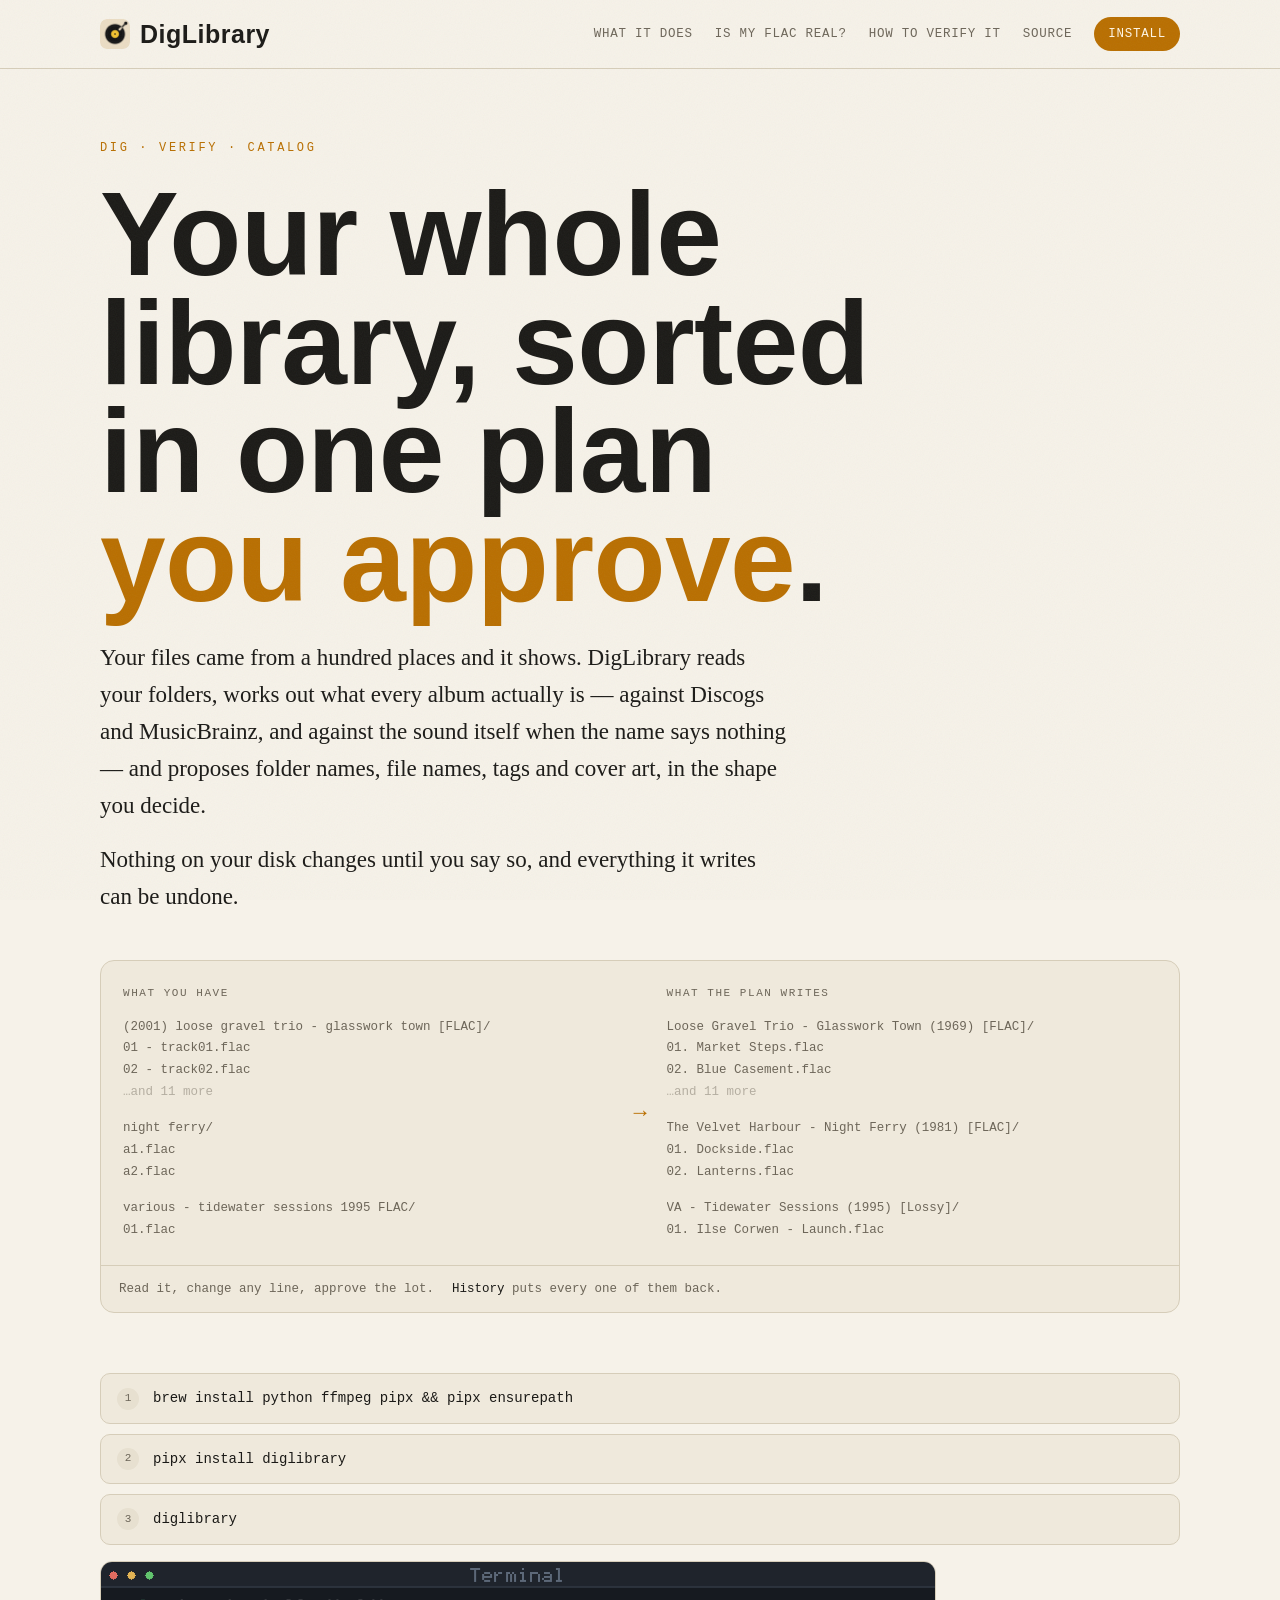
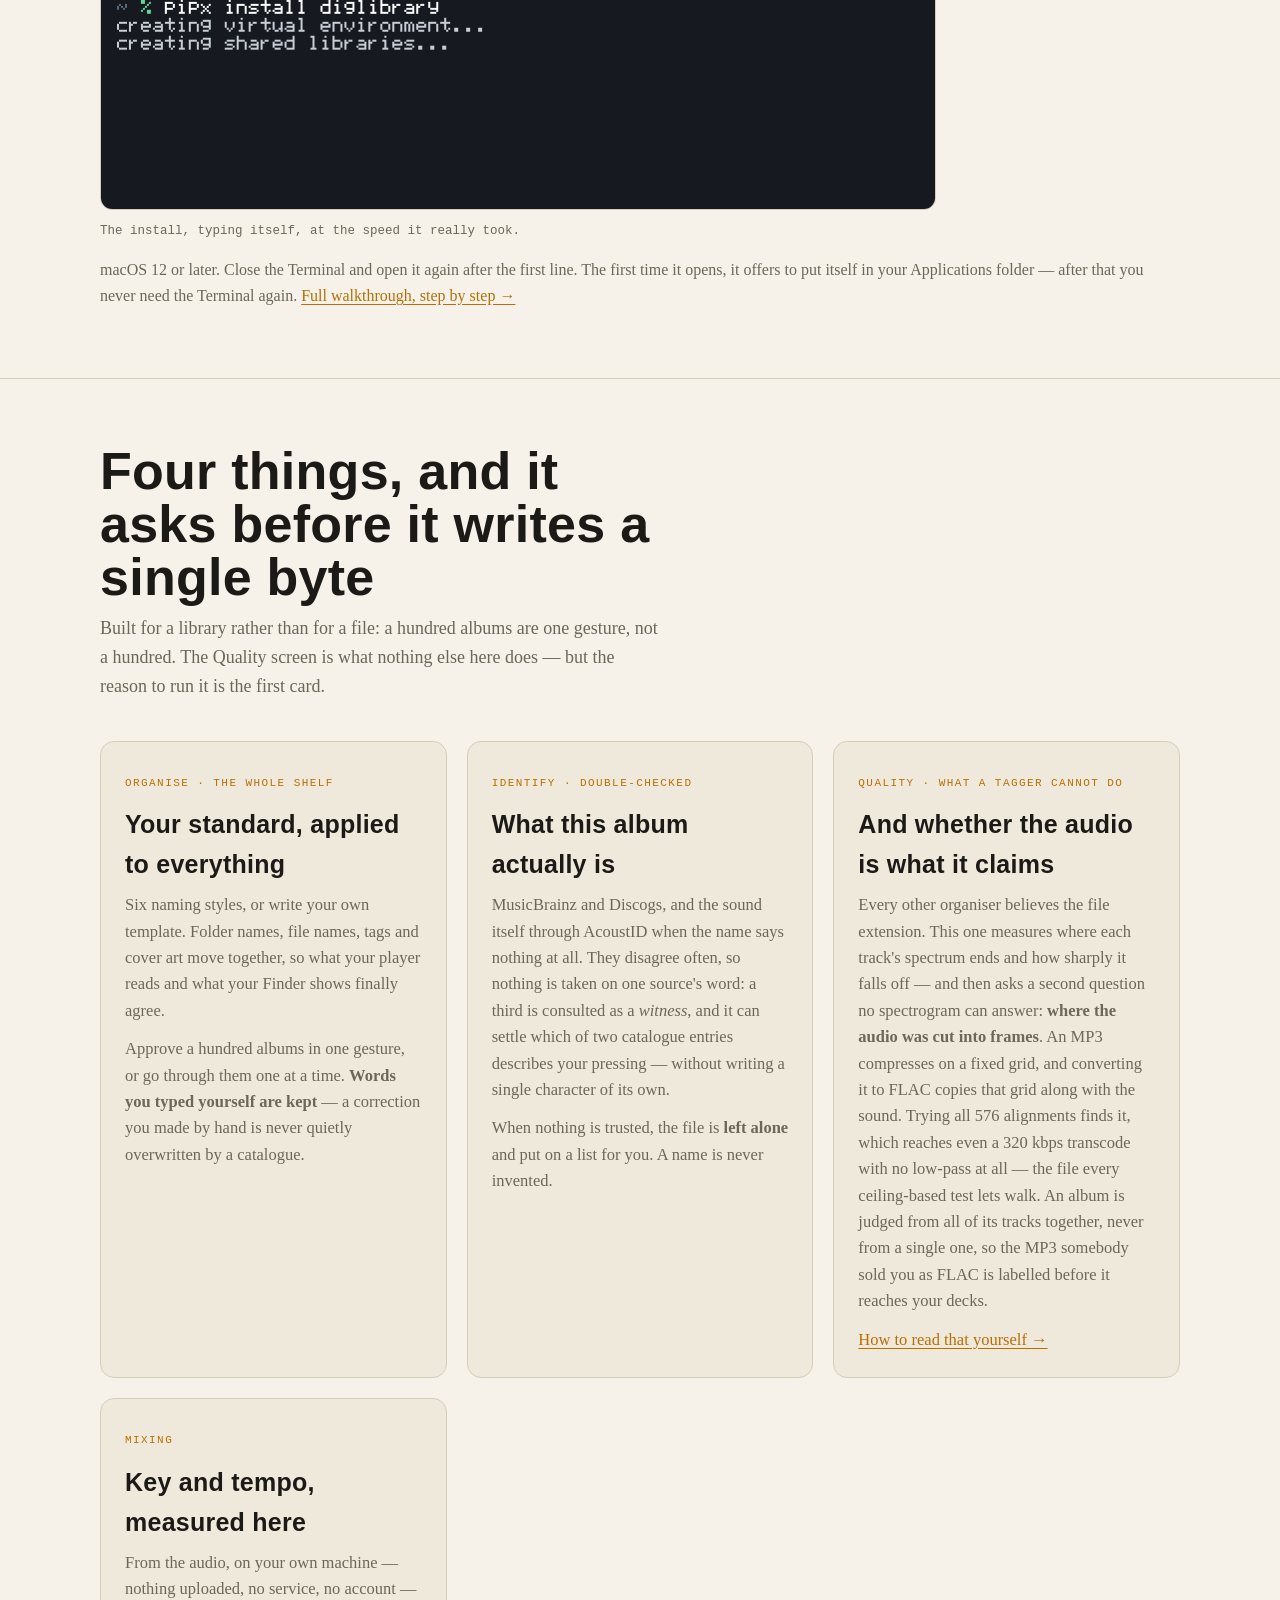
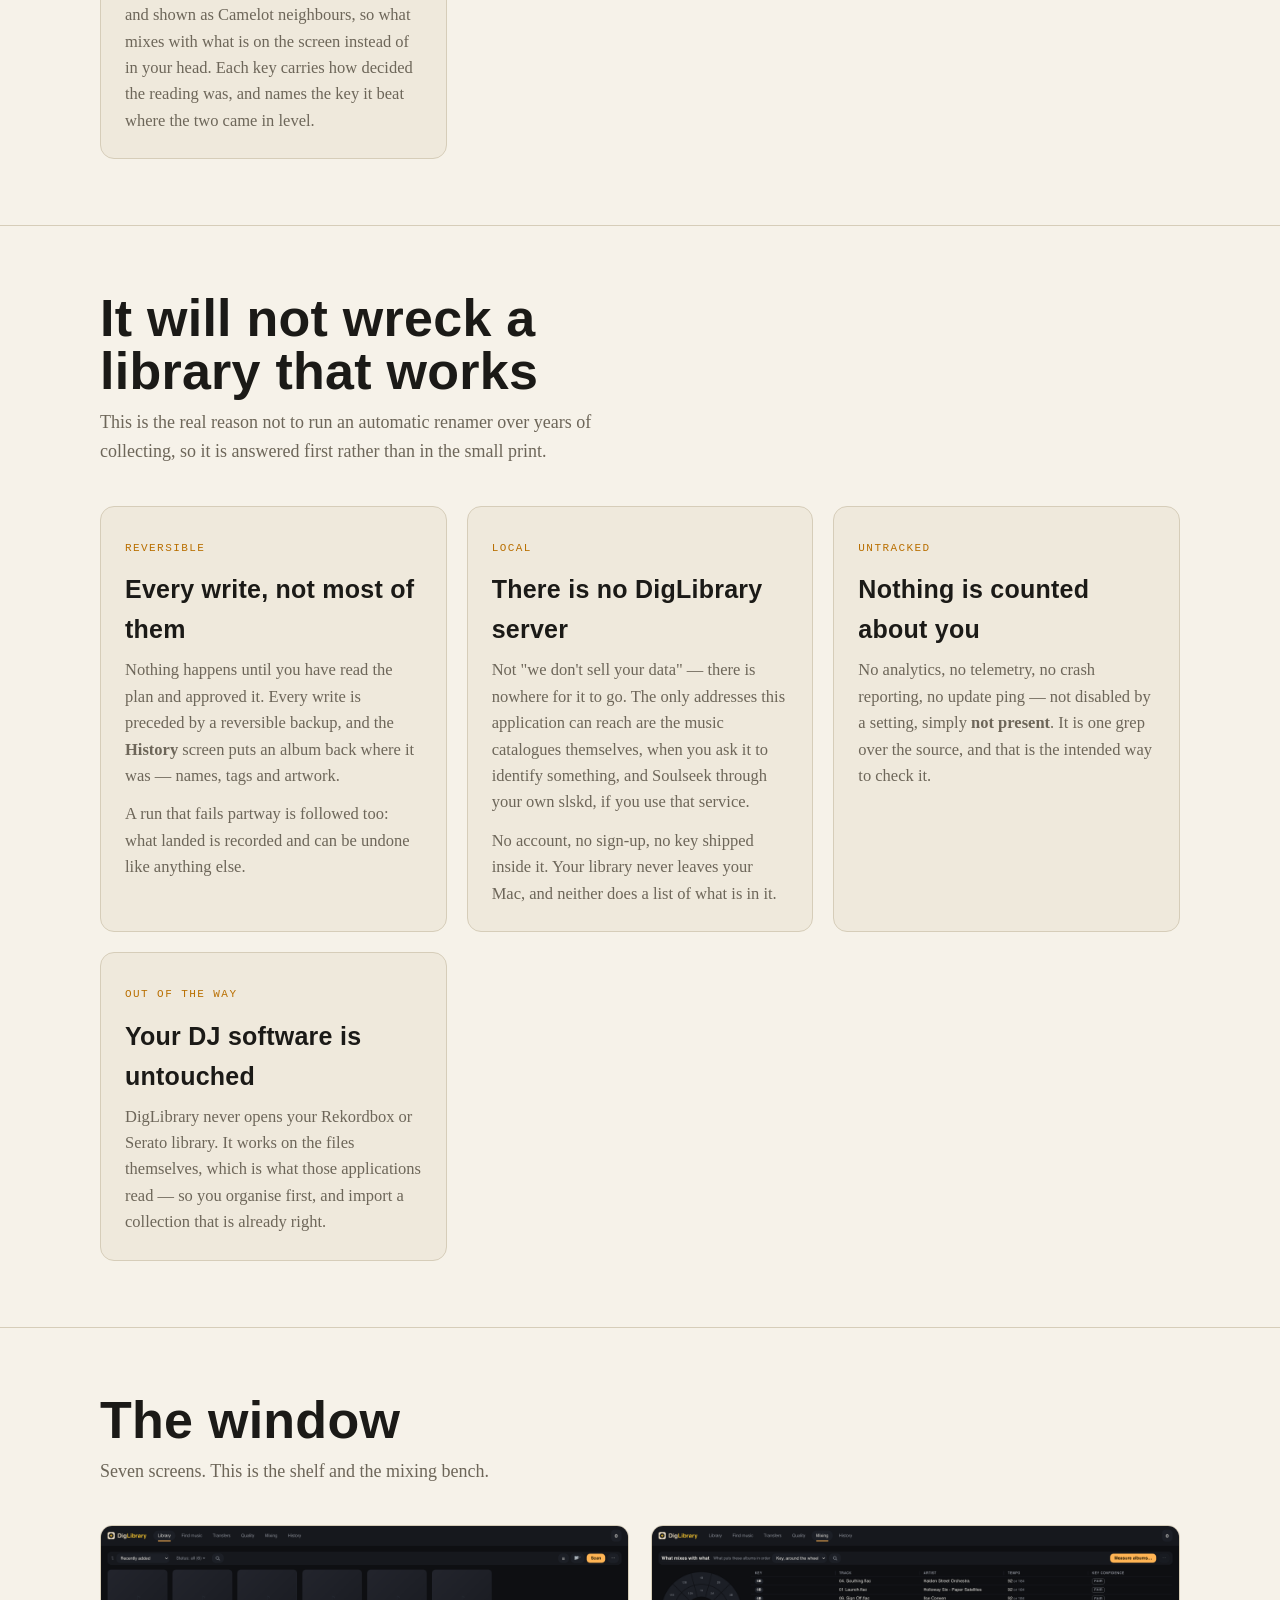
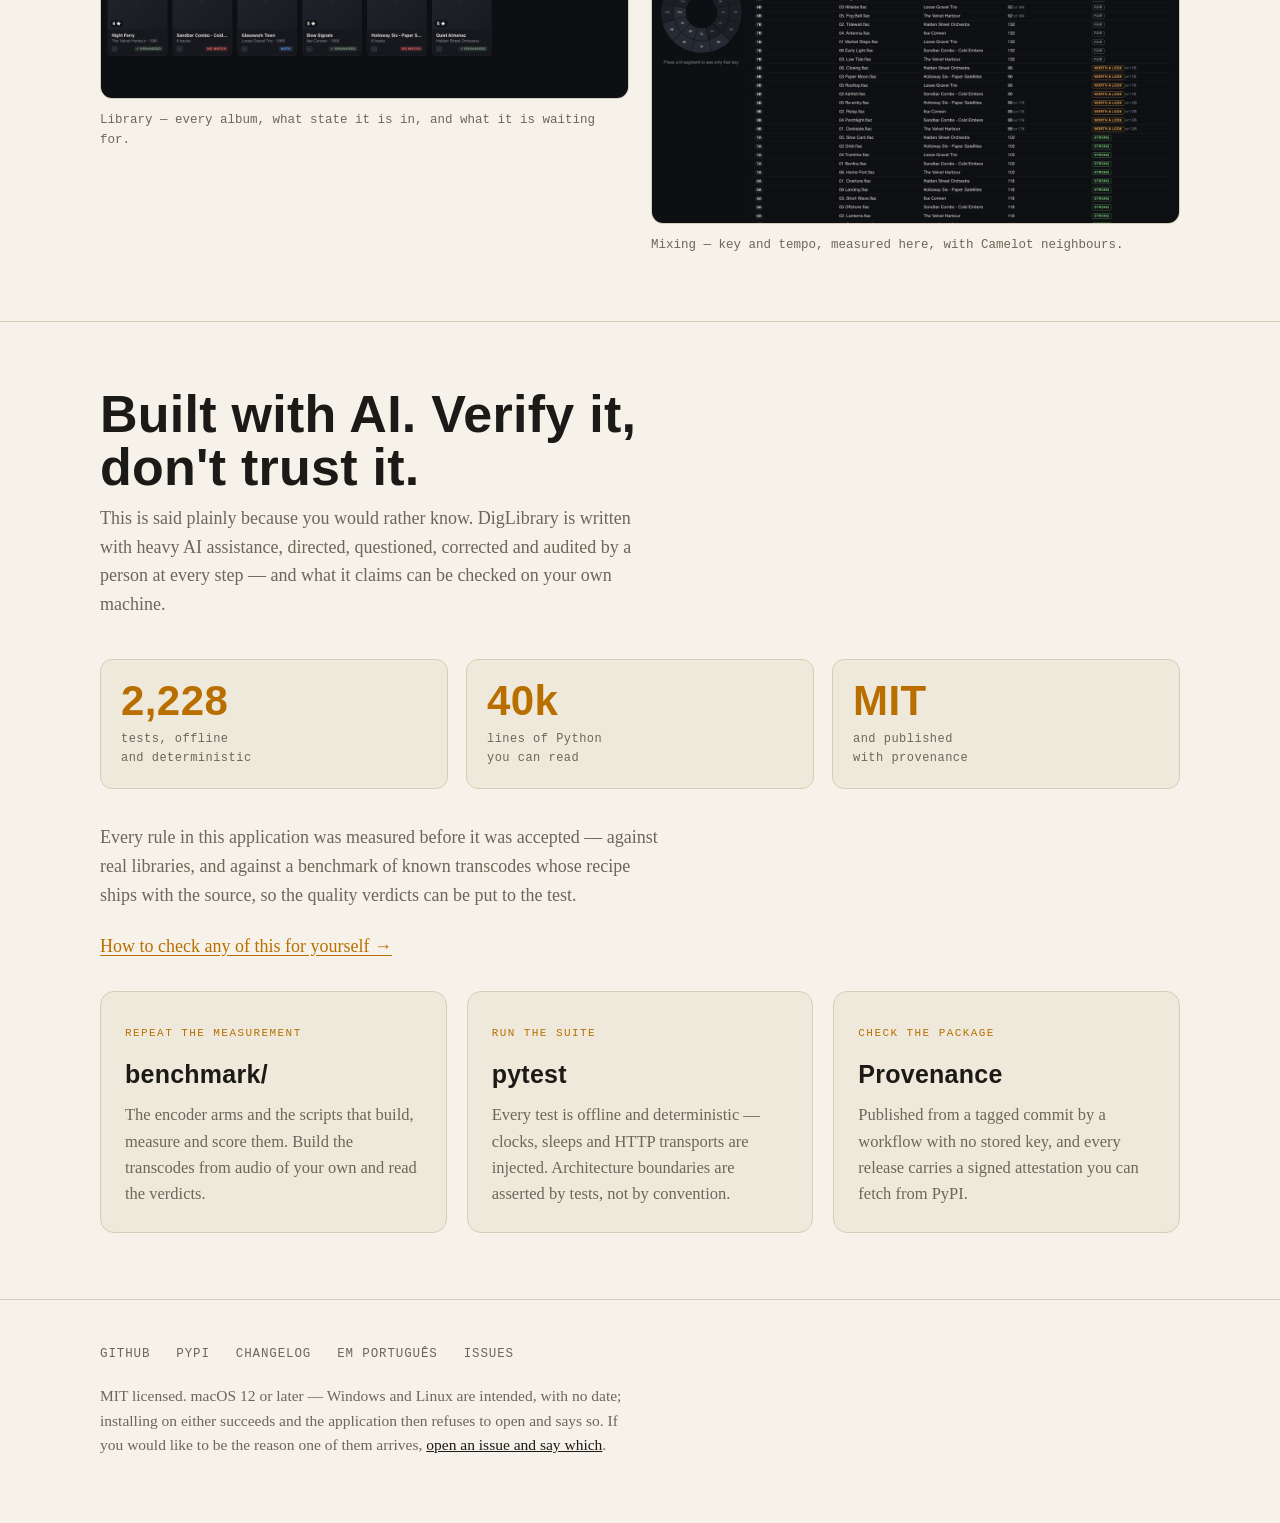
==== commit 612151ac: "DigLibrary 1.9.0" ====
--- a/docs/index.html
+++ b/docs/index.html
@@ -232,7 +232,7 @@
     </p>
 
     <div class="figures">
-      <div class="fig"><b>2,141</b><span>tests, offline<br>and deterministic</span></div>
+      <div class="fig"><b>2,228</b><span>tests, offline<br>and deterministic</span></div>
       <div class="fig"><b>40k</b><span>lines of Python<br>you can read</span></div>
       <div class="fig"><b>MIT</b><span>and published<br>with provenance</span></div>
     </div>
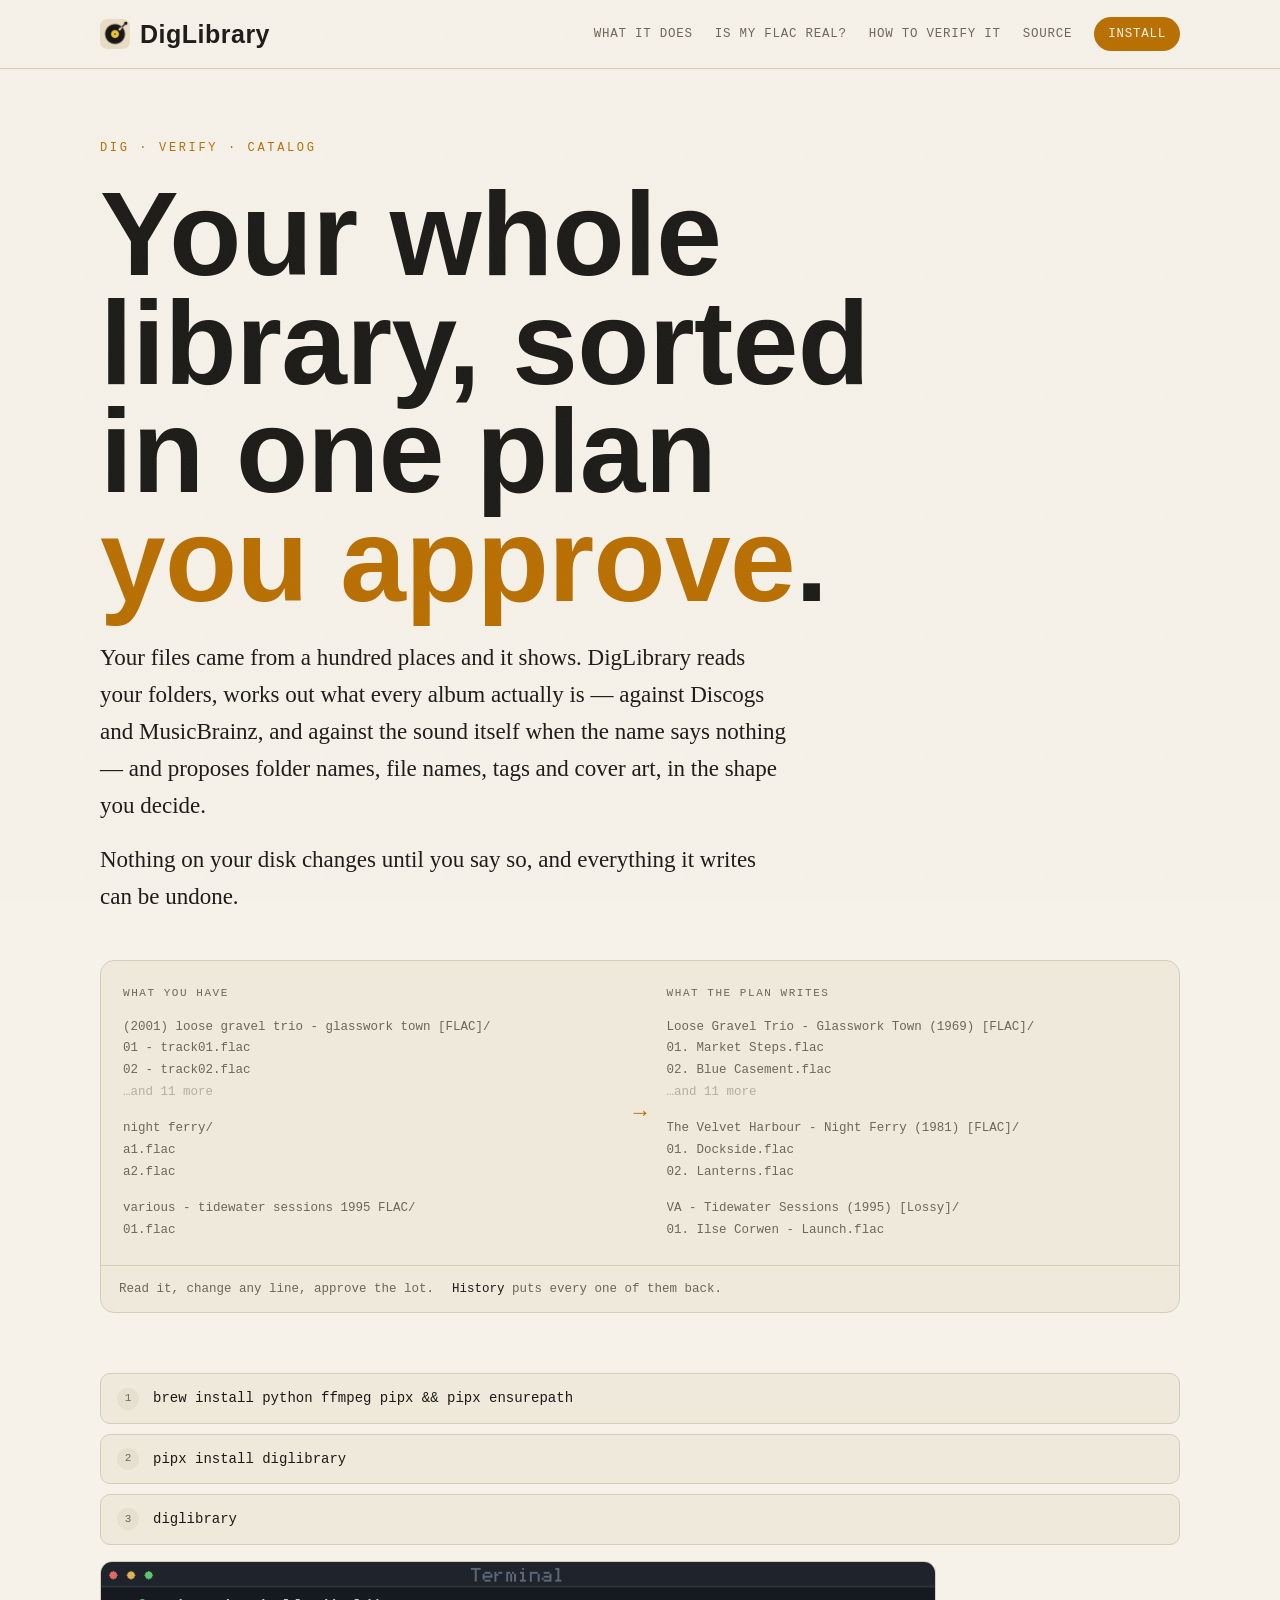
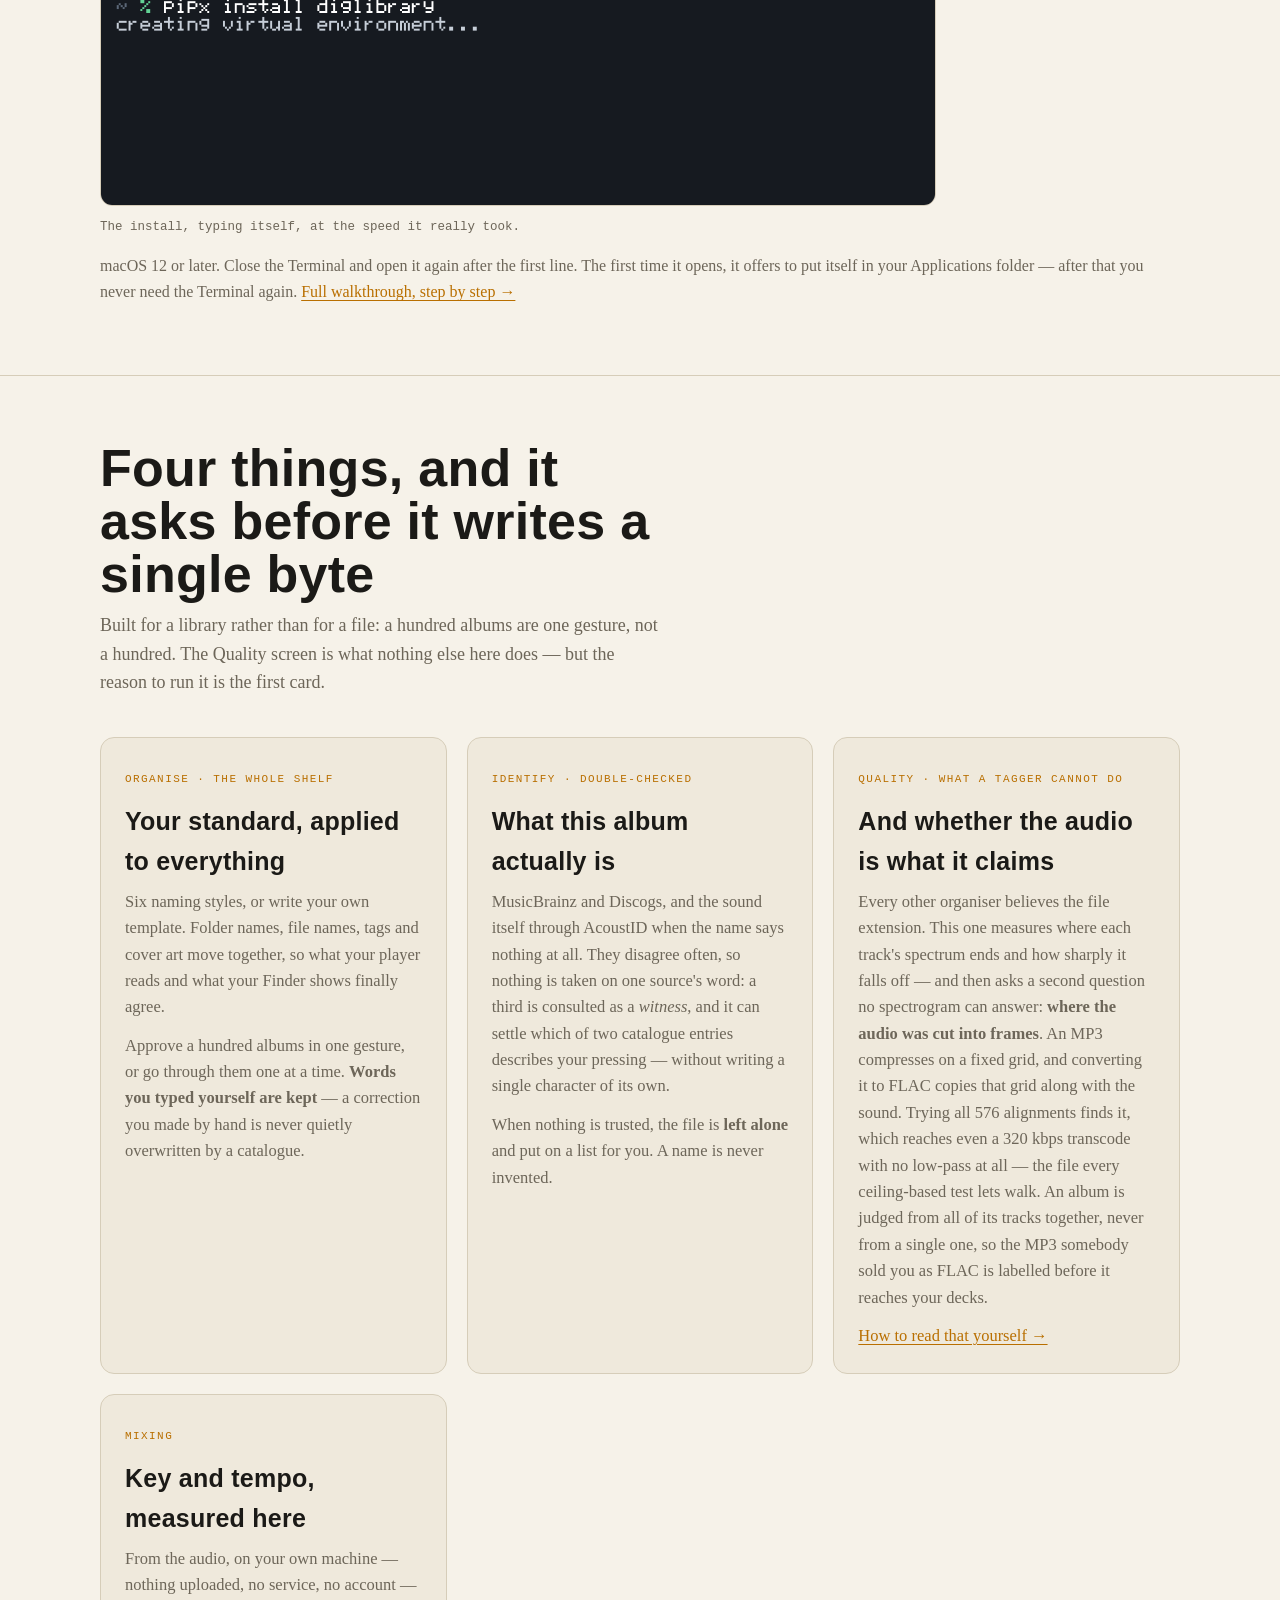
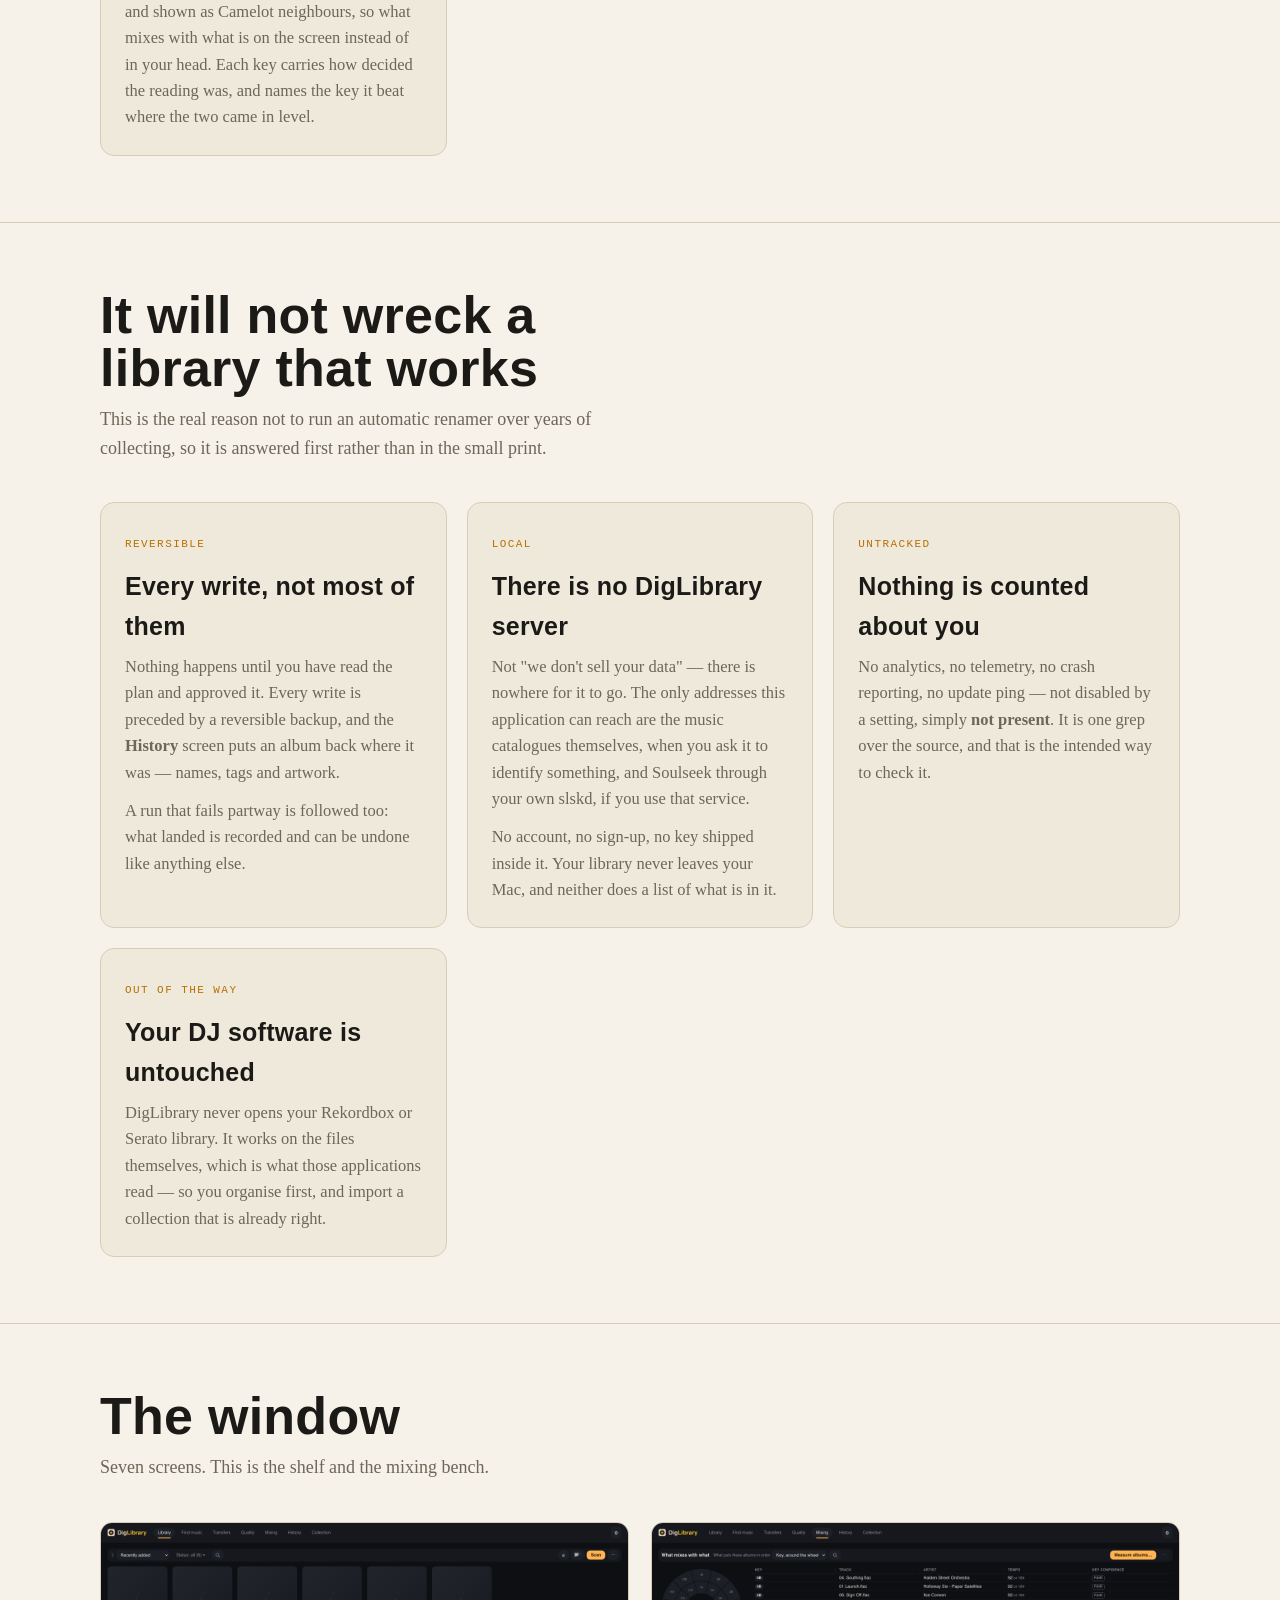
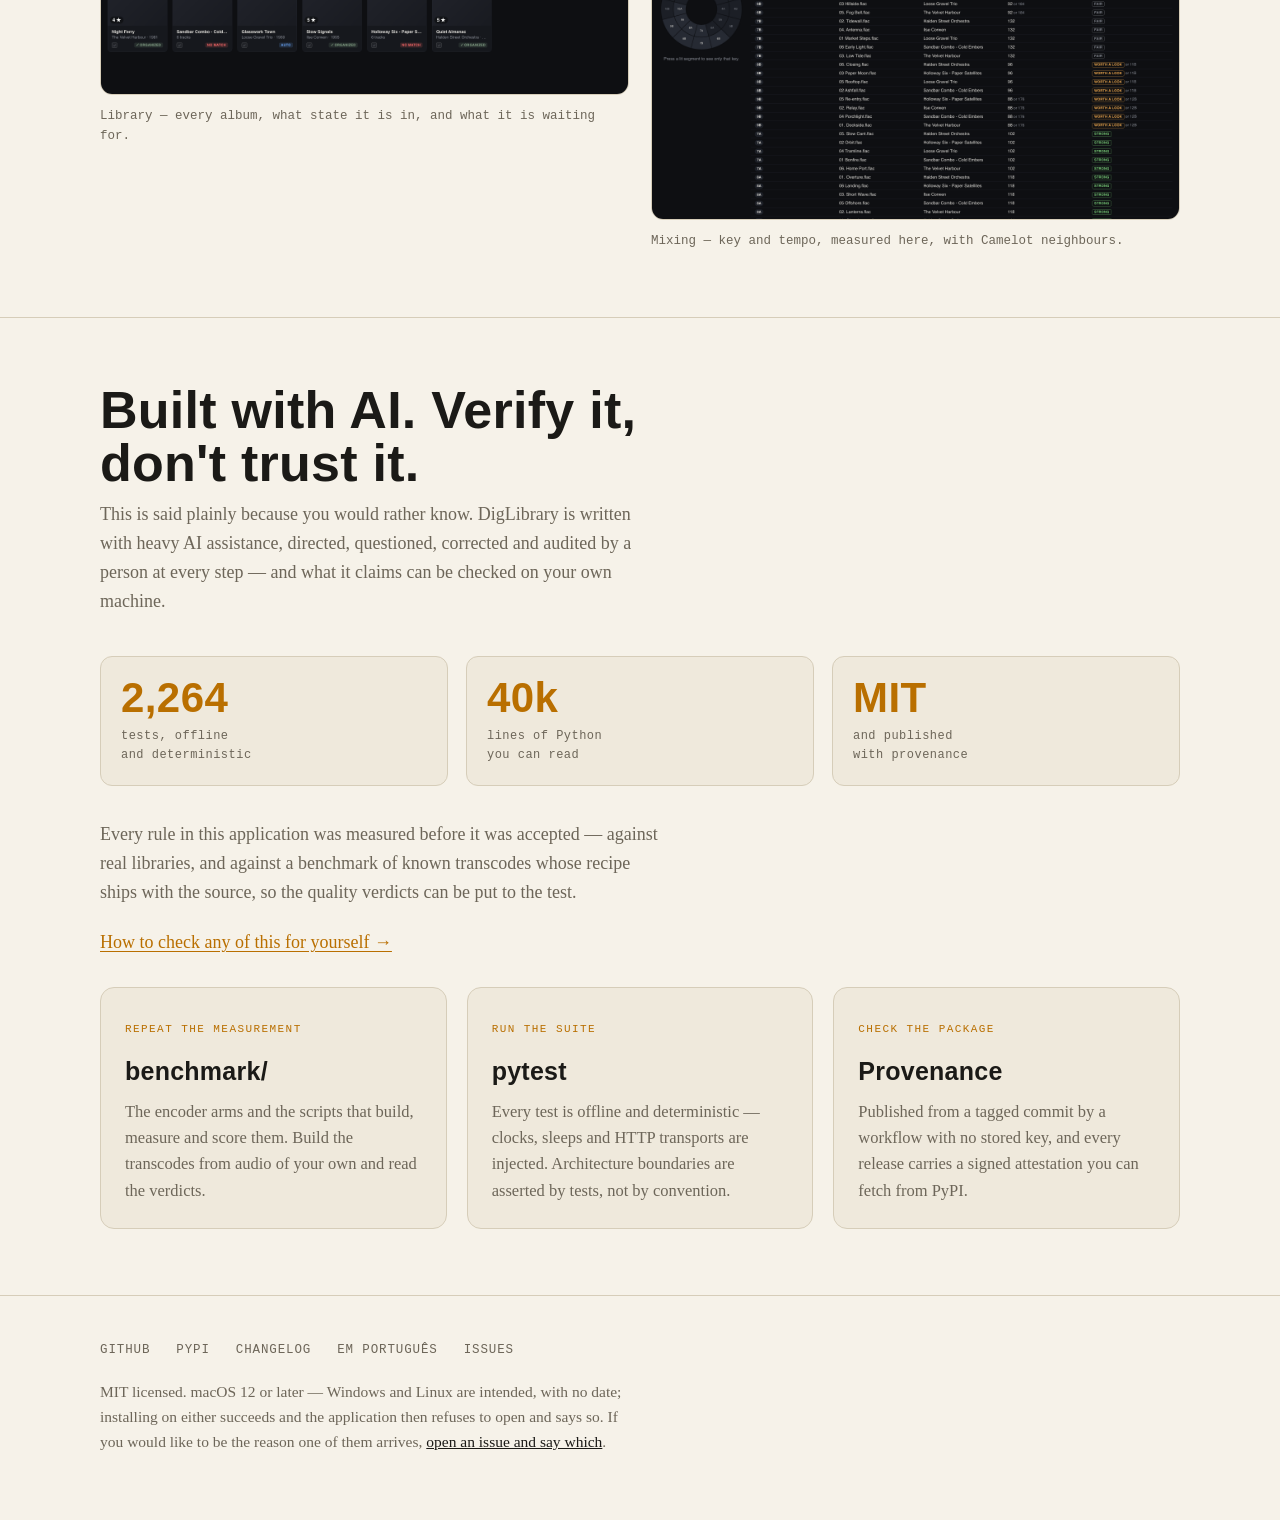
==== commit a385a50c: "1.10.0: a track's guests are written into its file name, and an artist's name keeps its own capitals" ====
--- a/docs/index.html
+++ b/docs/index.html
@@ -232,7 +232,7 @@
     </p>
 
     <div class="figures">
-      <div class="fig"><b>2,228</b><span>tests, offline<br>and deterministic</span></div>
+      <div class="fig"><b>2,264</b><span>tests, offline<br>and deterministic</span></div>
       <div class="fig"><b>40k</b><span>lines of Python<br>you can read</span></div>
       <div class="fig"><b>MIT</b><span>and published<br>with provenance</span></div>
     </div>
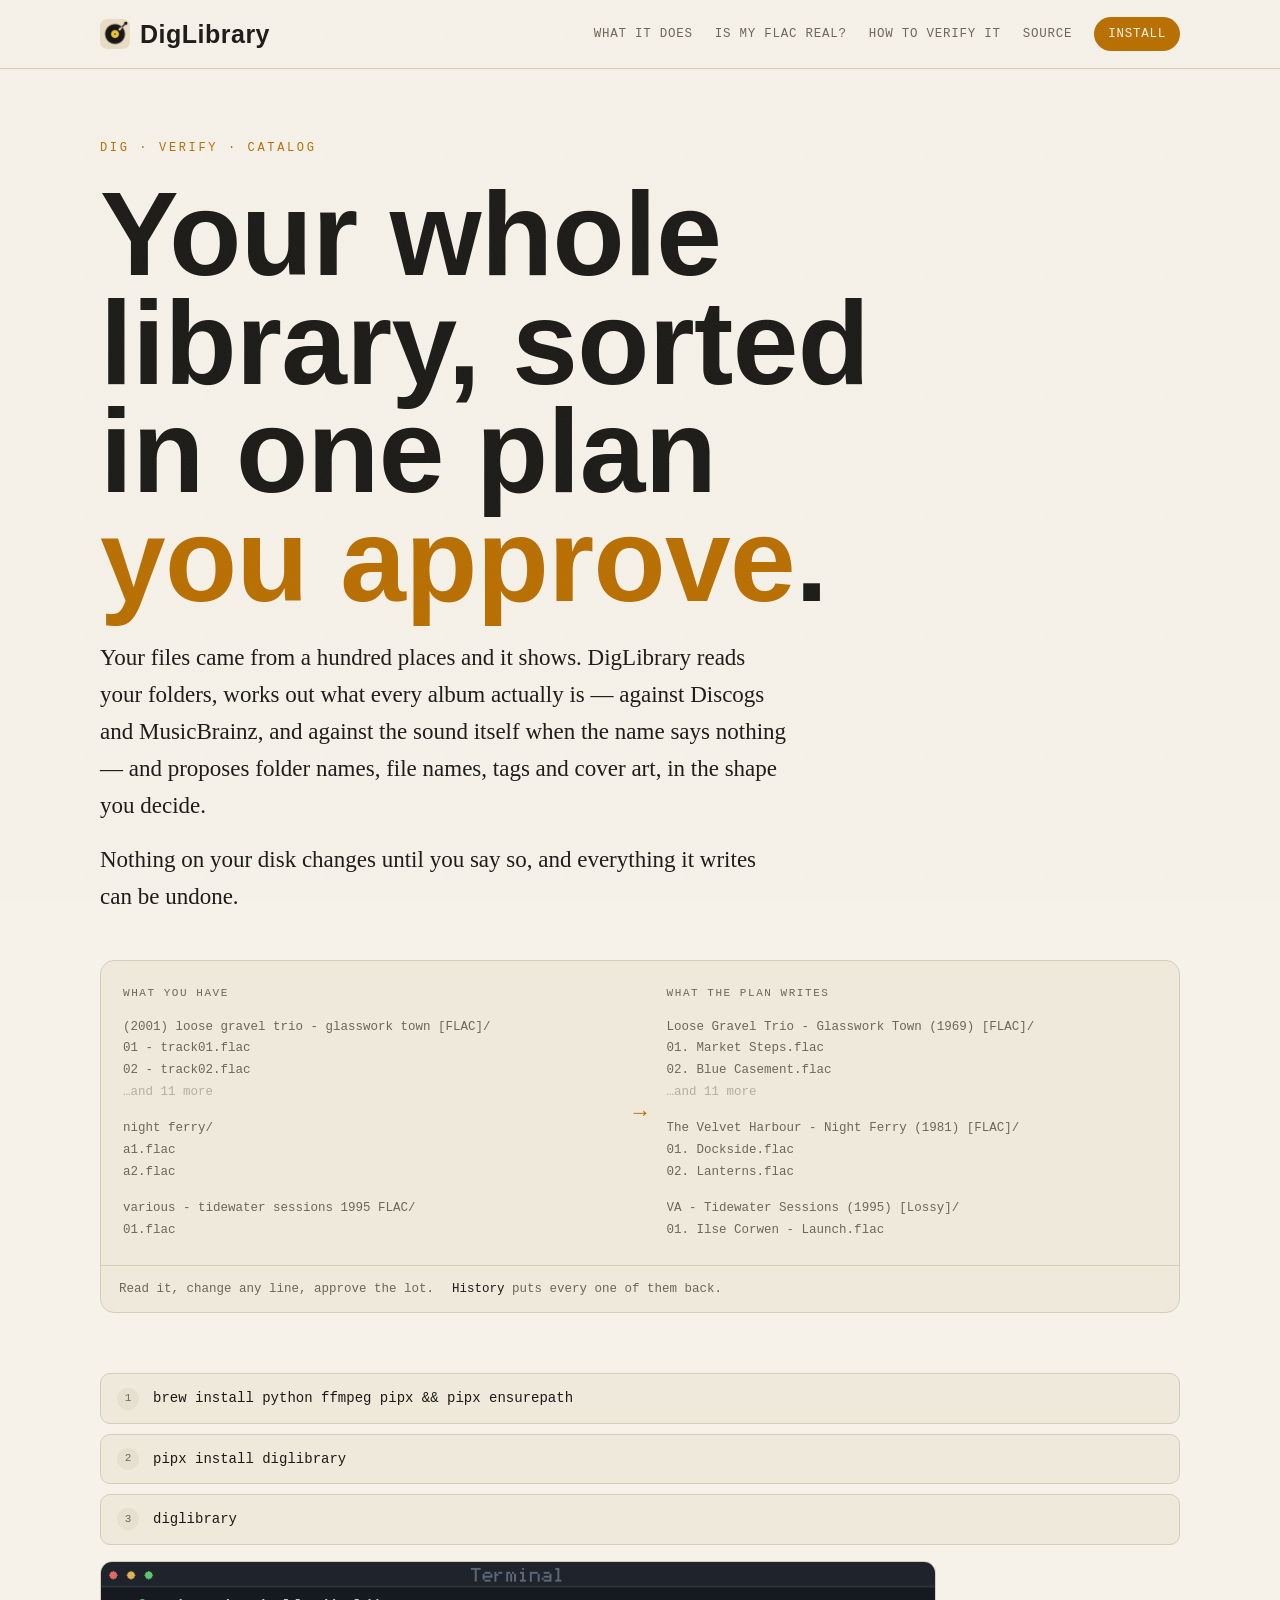
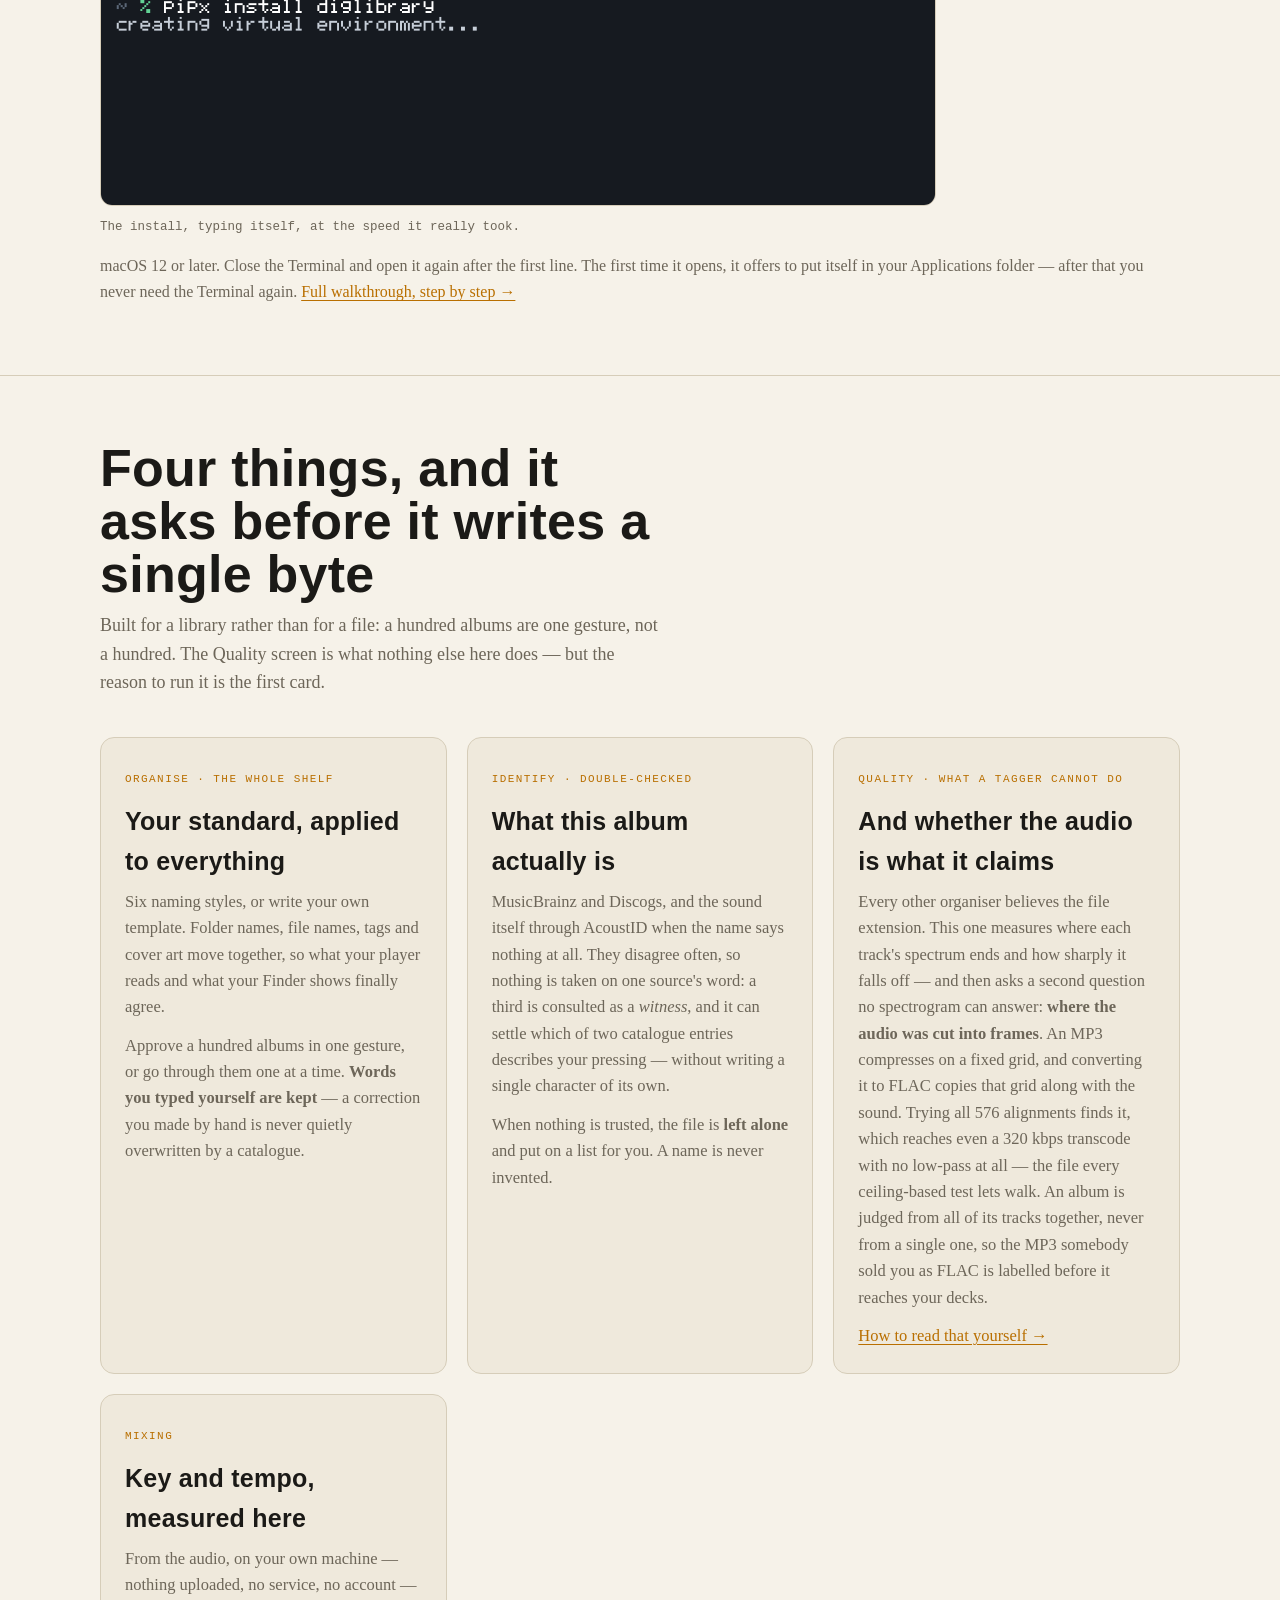
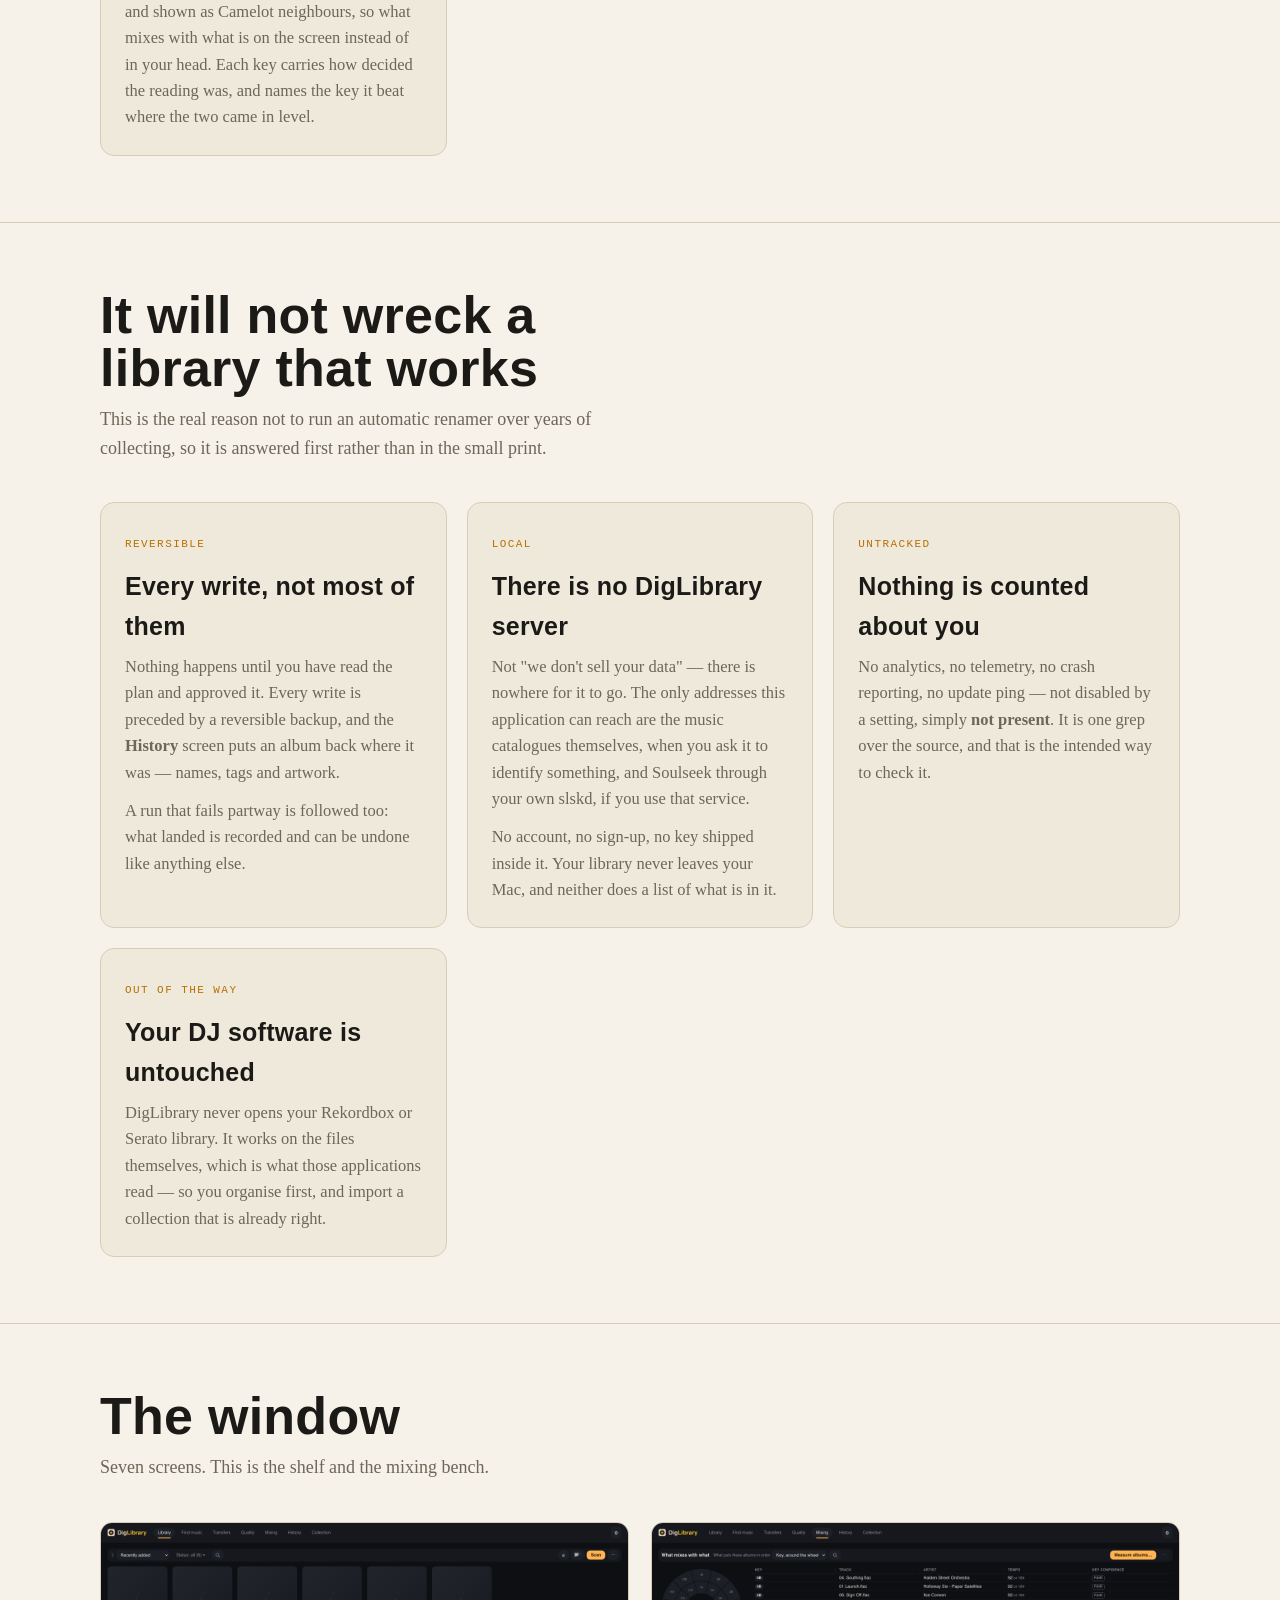
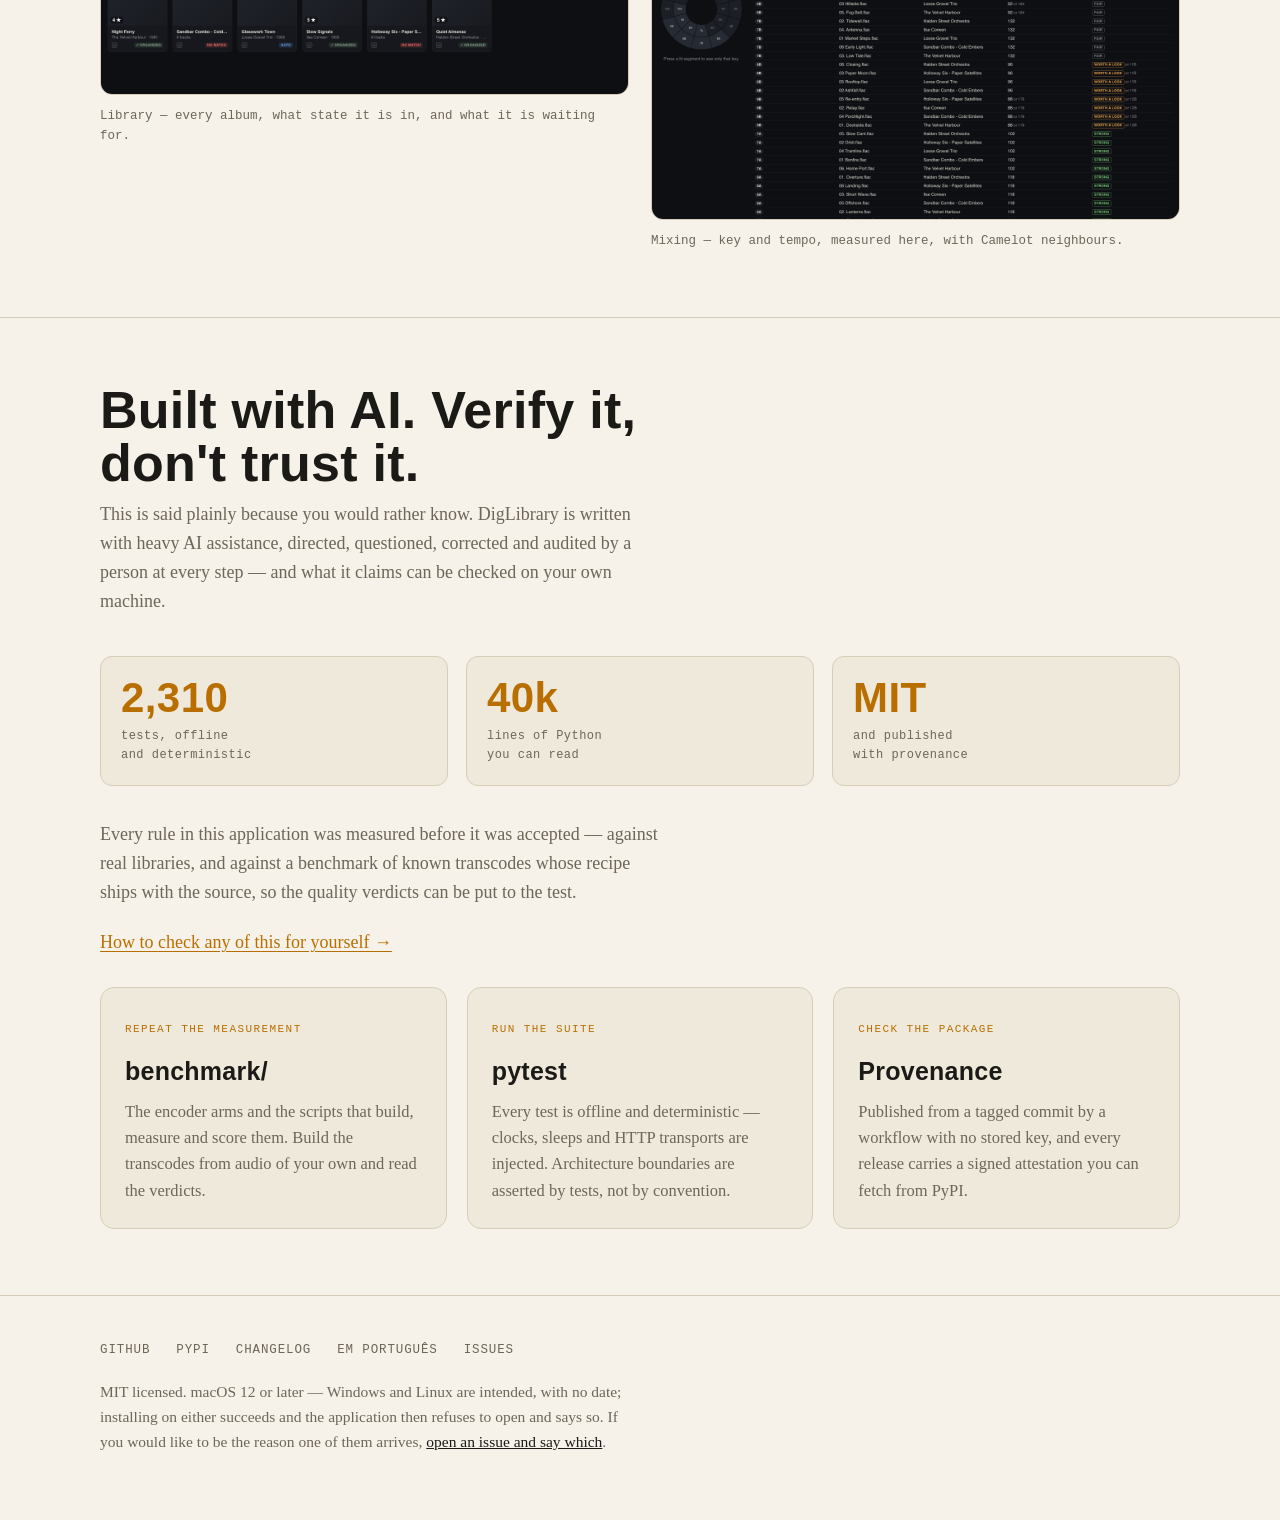
==== commit 1be46084: "1.11.0: a file in another format than its album is marked, and its audio can be asked whether it bel" ====
--- a/docs/index.html
+++ b/docs/index.html
@@ -232,7 +232,7 @@
     </p>
 
     <div class="figures">
-      <div class="fig"><b>2,264</b><span>tests, offline<br>and deterministic</span></div>
+      <div class="fig"><b>2,310</b><span>tests, offline<br>and deterministic</span></div>
       <div class="fig"><b>40k</b><span>lines of Python<br>you can read</span></div>
       <div class="fig"><b>MIT</b><span>and published<br>with provenance</span></div>
     </div>
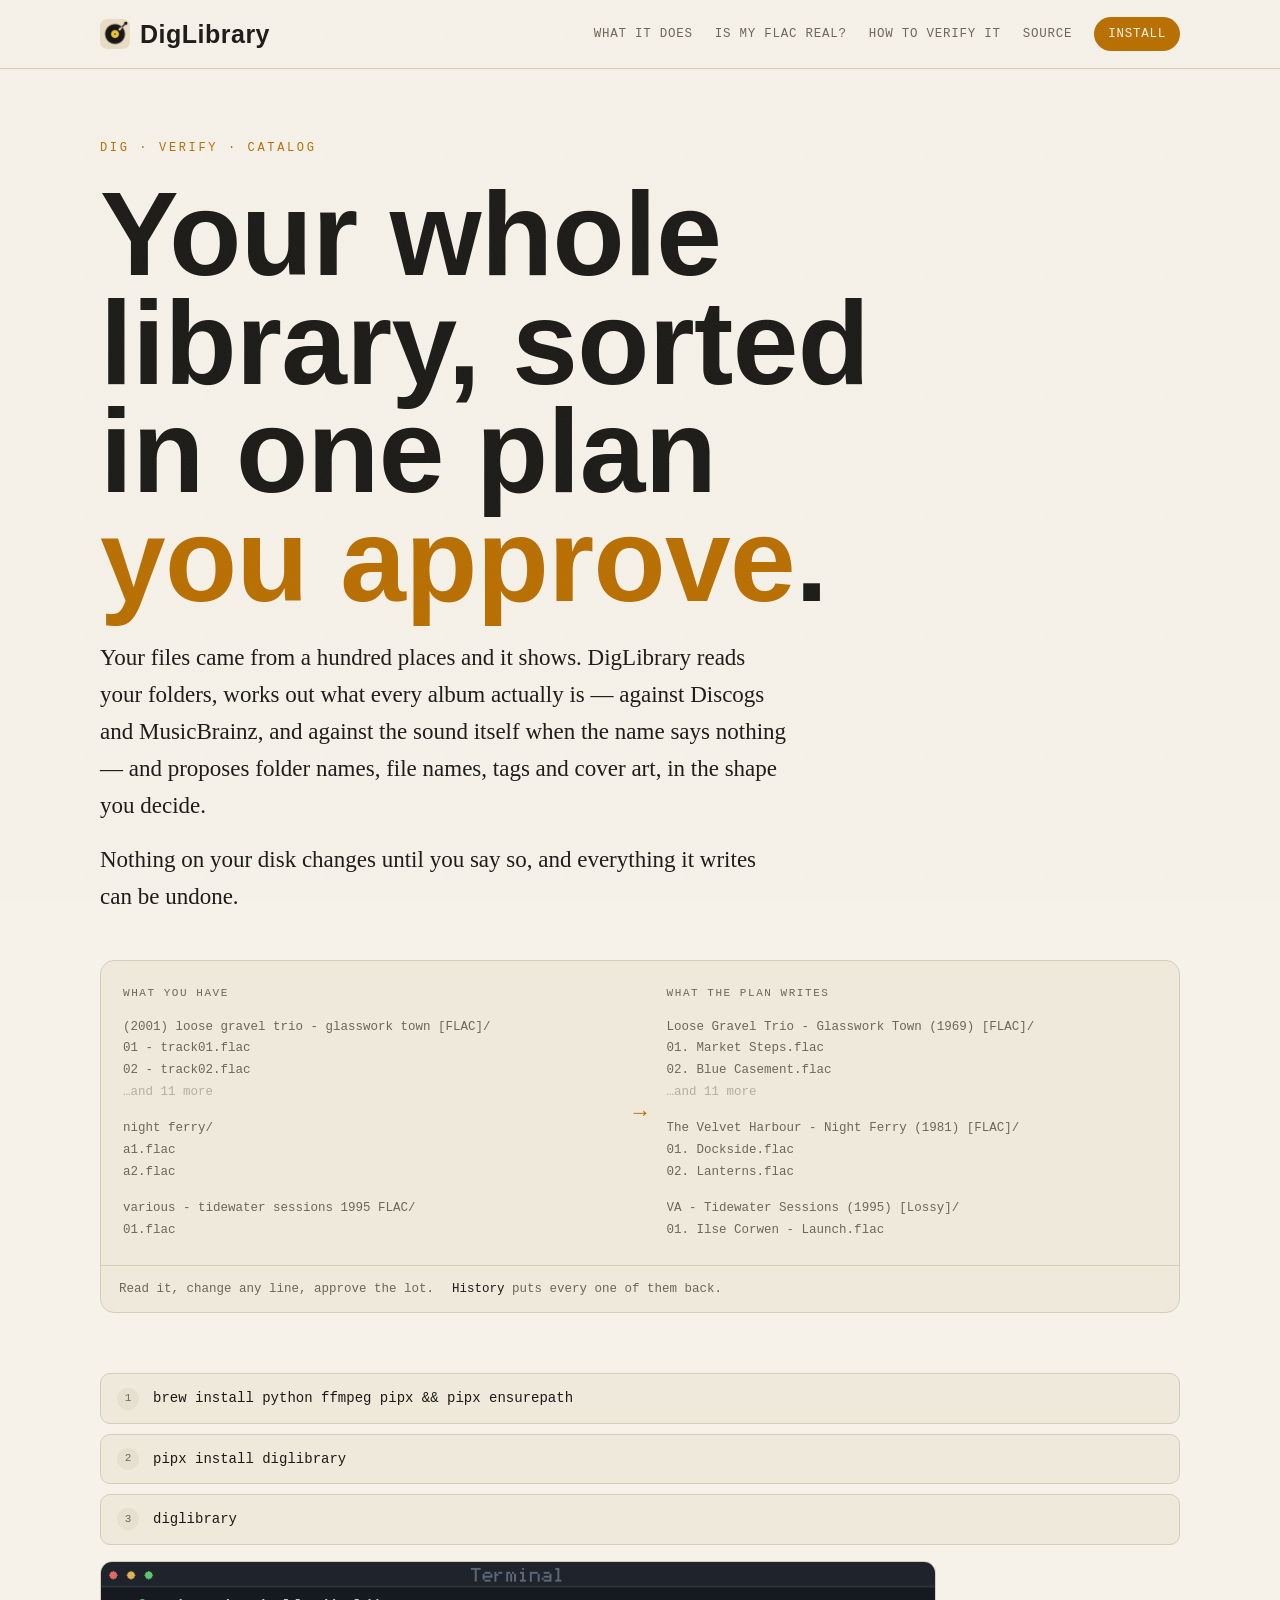
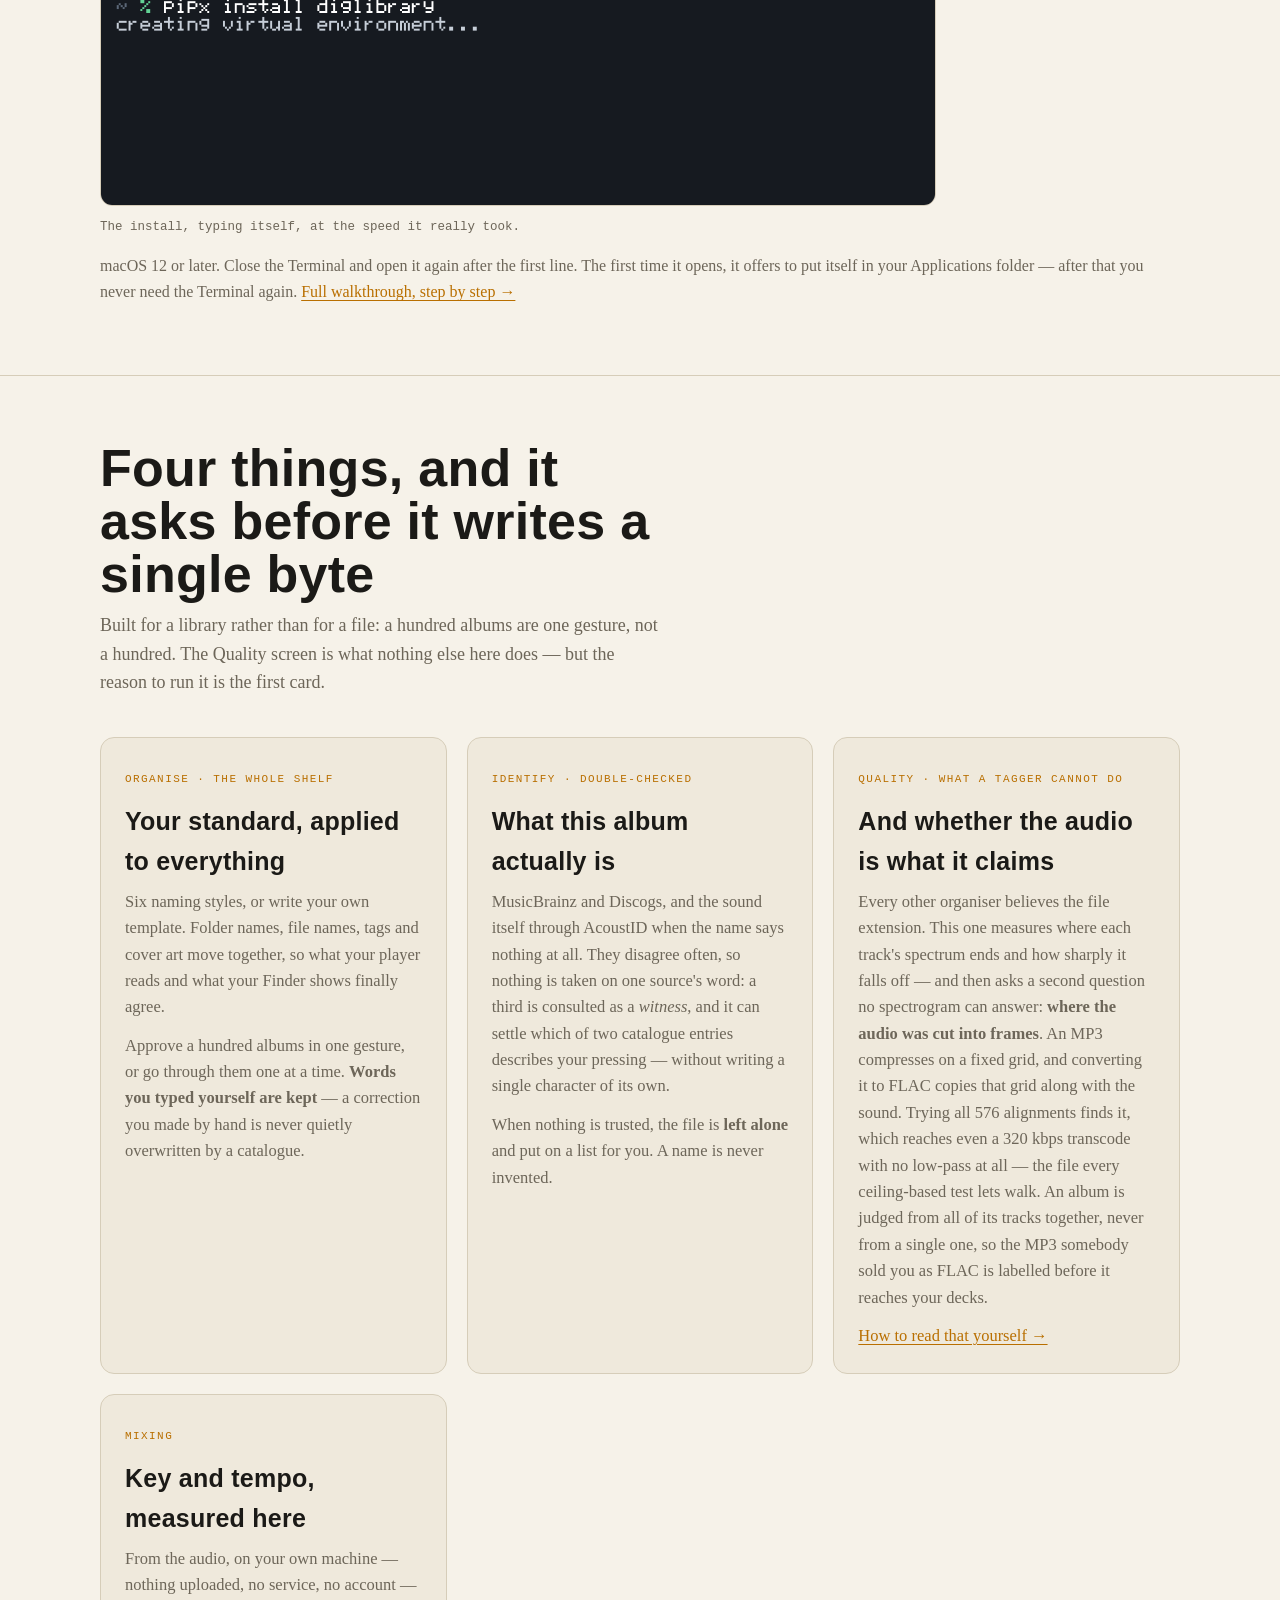
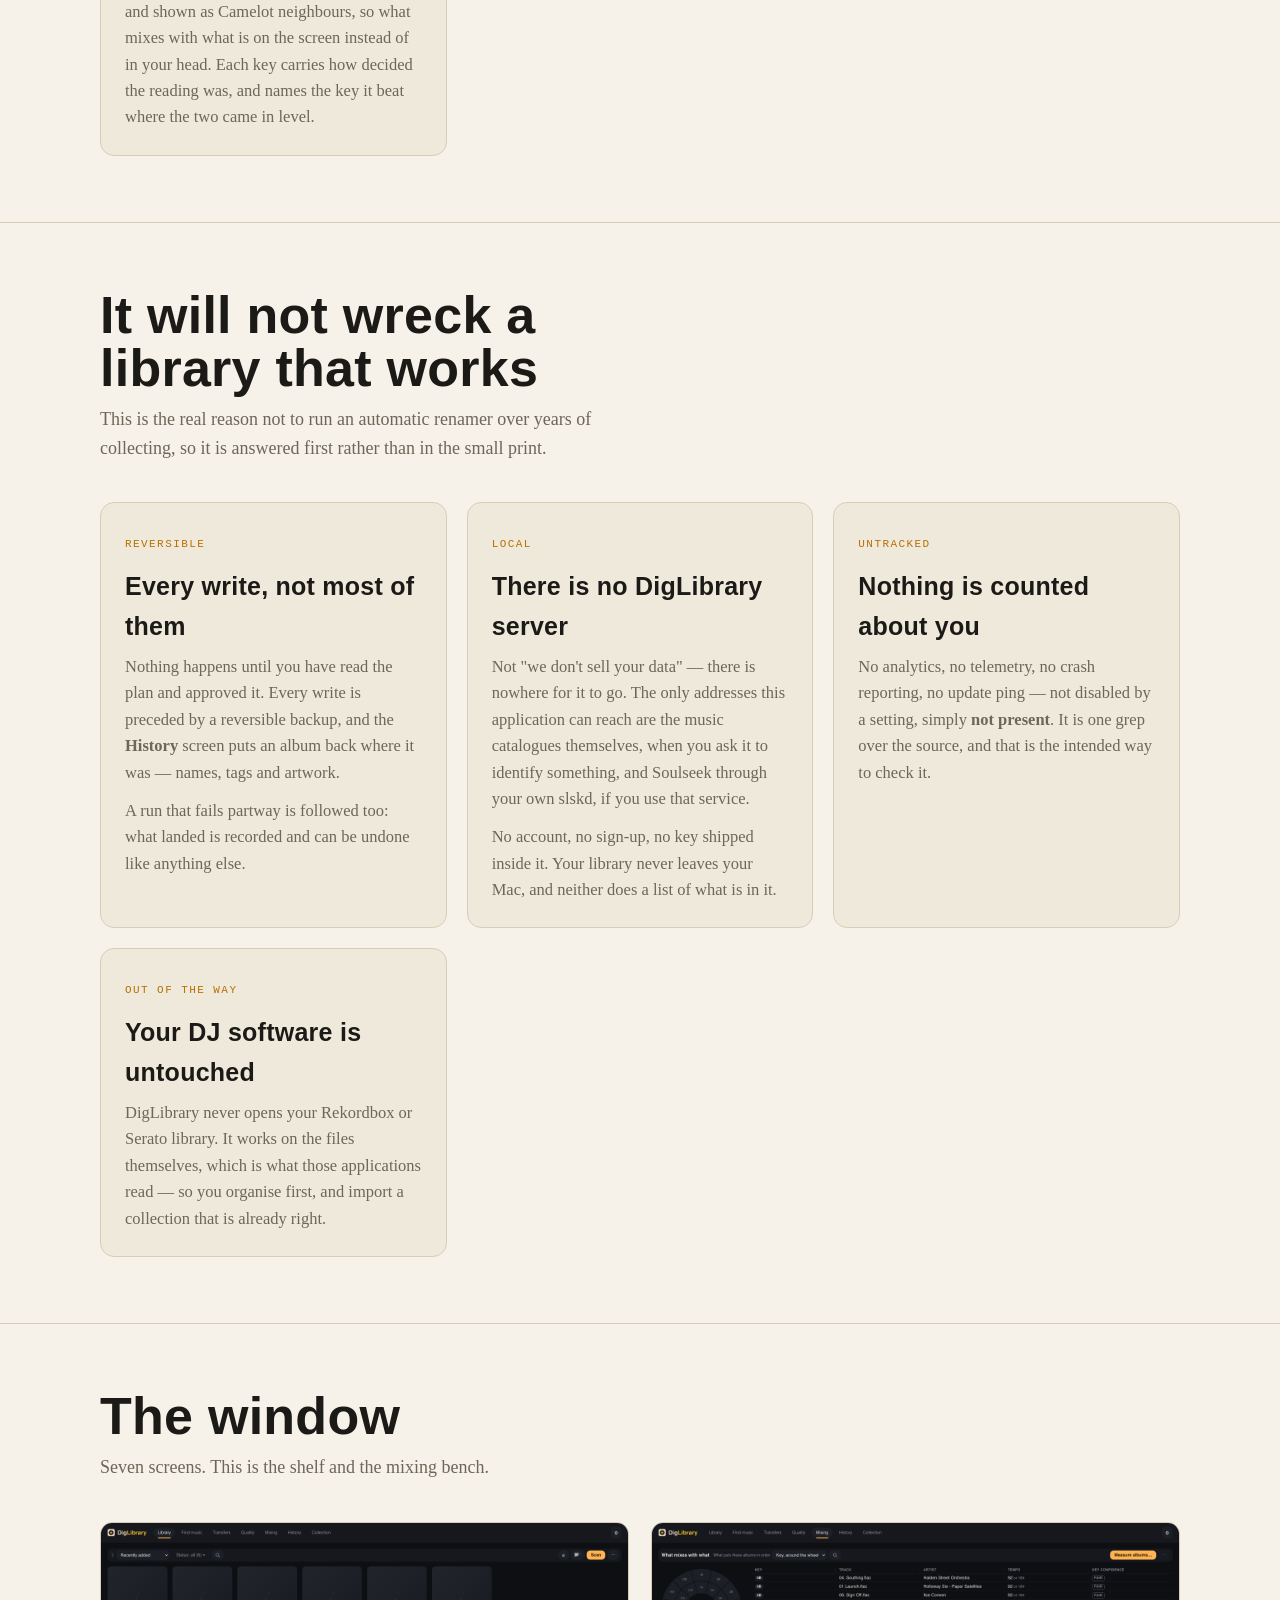
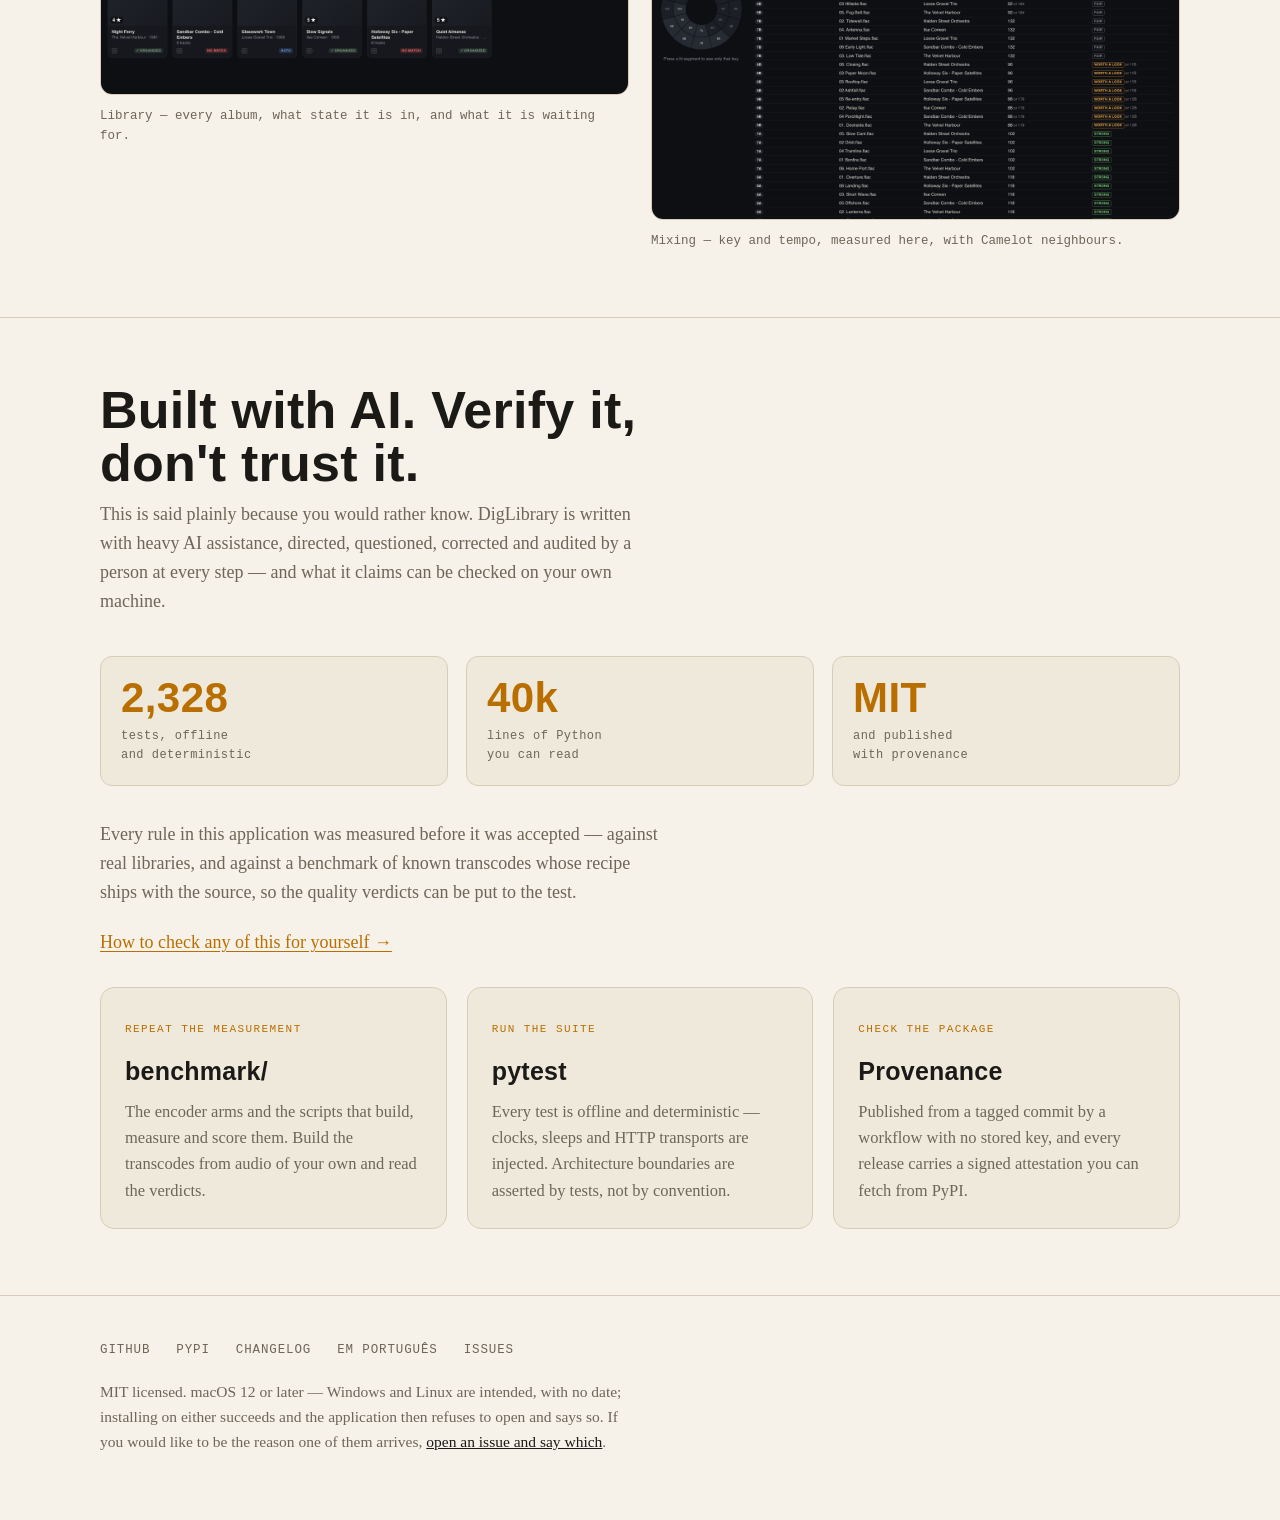
==== commit 77745795: "1.12.0: a file that promises more range than it holds says so, and one album's audio can be measured" ====
--- a/docs/index.html
+++ b/docs/index.html
@@ -232,7 +232,7 @@
     </p>
 
     <div class="figures">
-      <div class="fig"><b>2,310</b><span>tests, offline<br>and deterministic</span></div>
+      <div class="fig"><b>2,328</b><span>tests, offline<br>and deterministic</span></div>
       <div class="fig"><b>40k</b><span>lines of Python<br>you can read</span></div>
       <div class="fig"><b>MIT</b><span>and published<br>with provenance</span></div>
     </div>
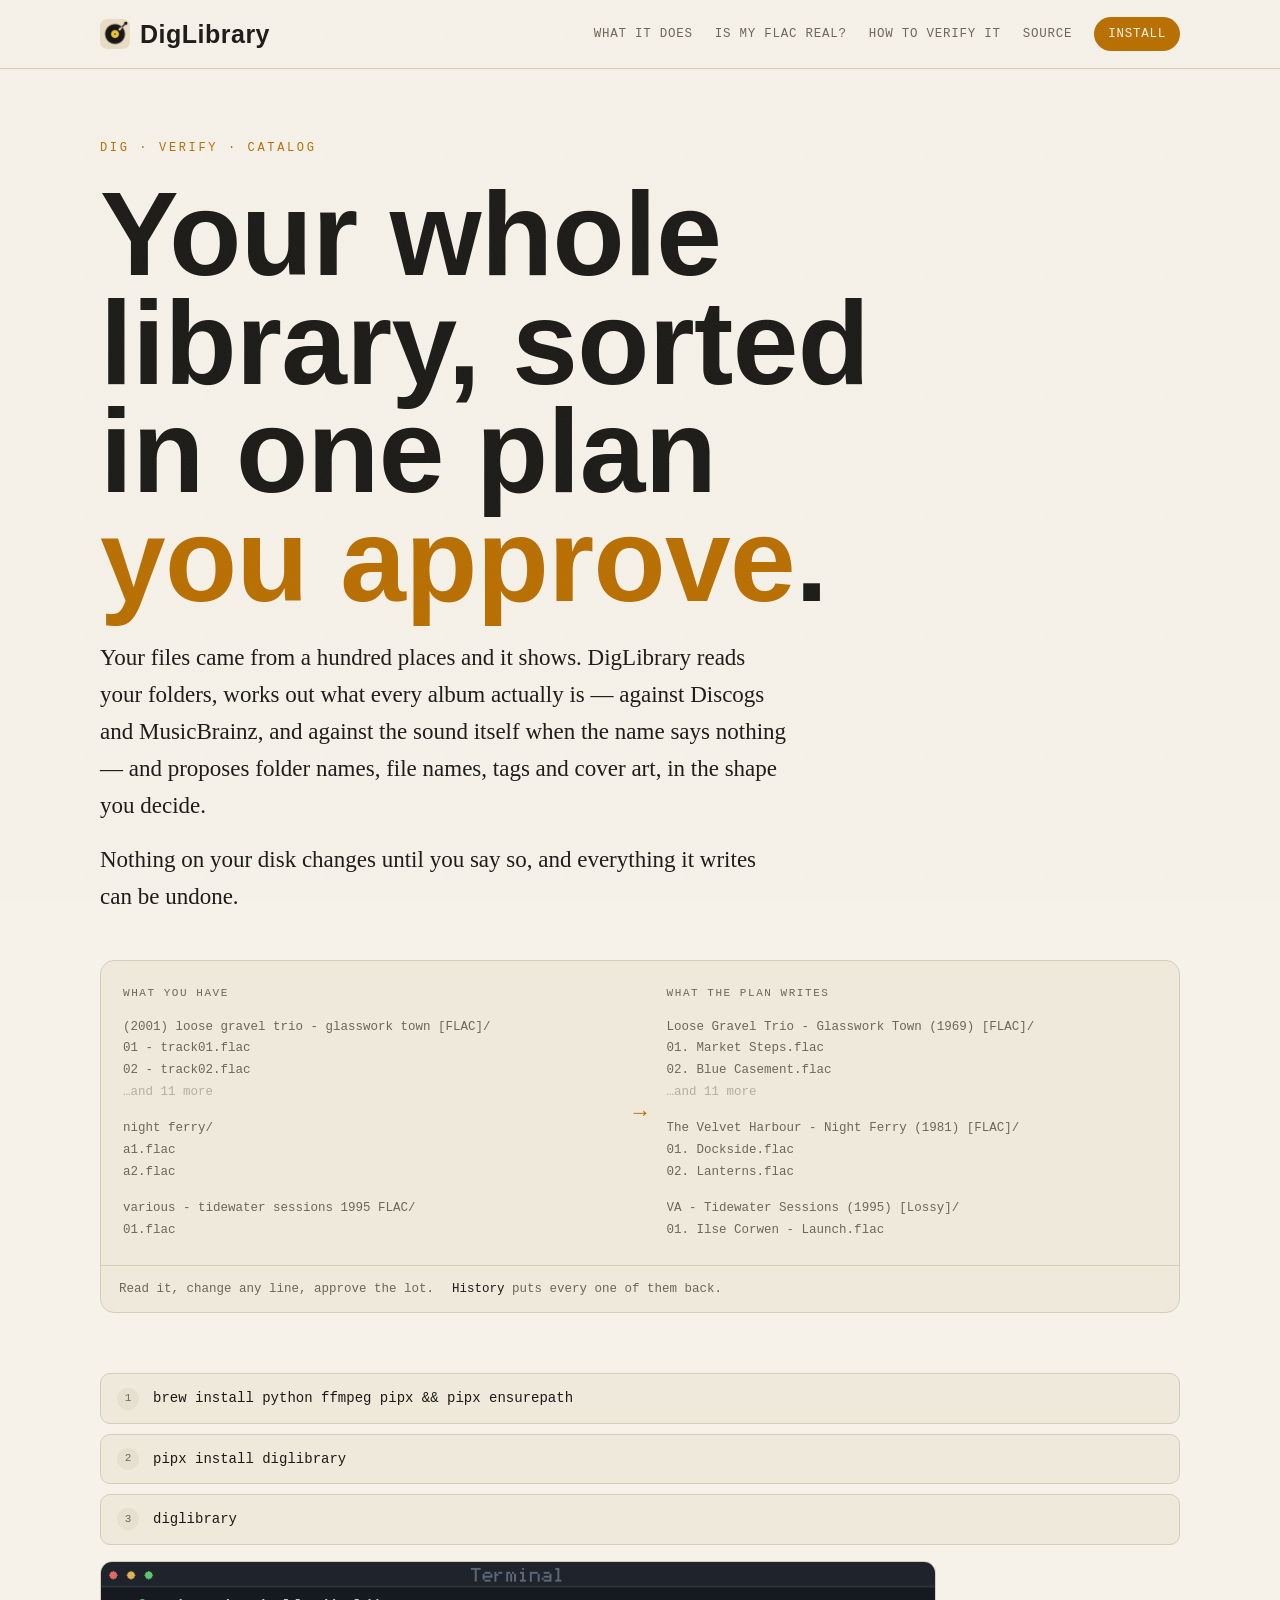
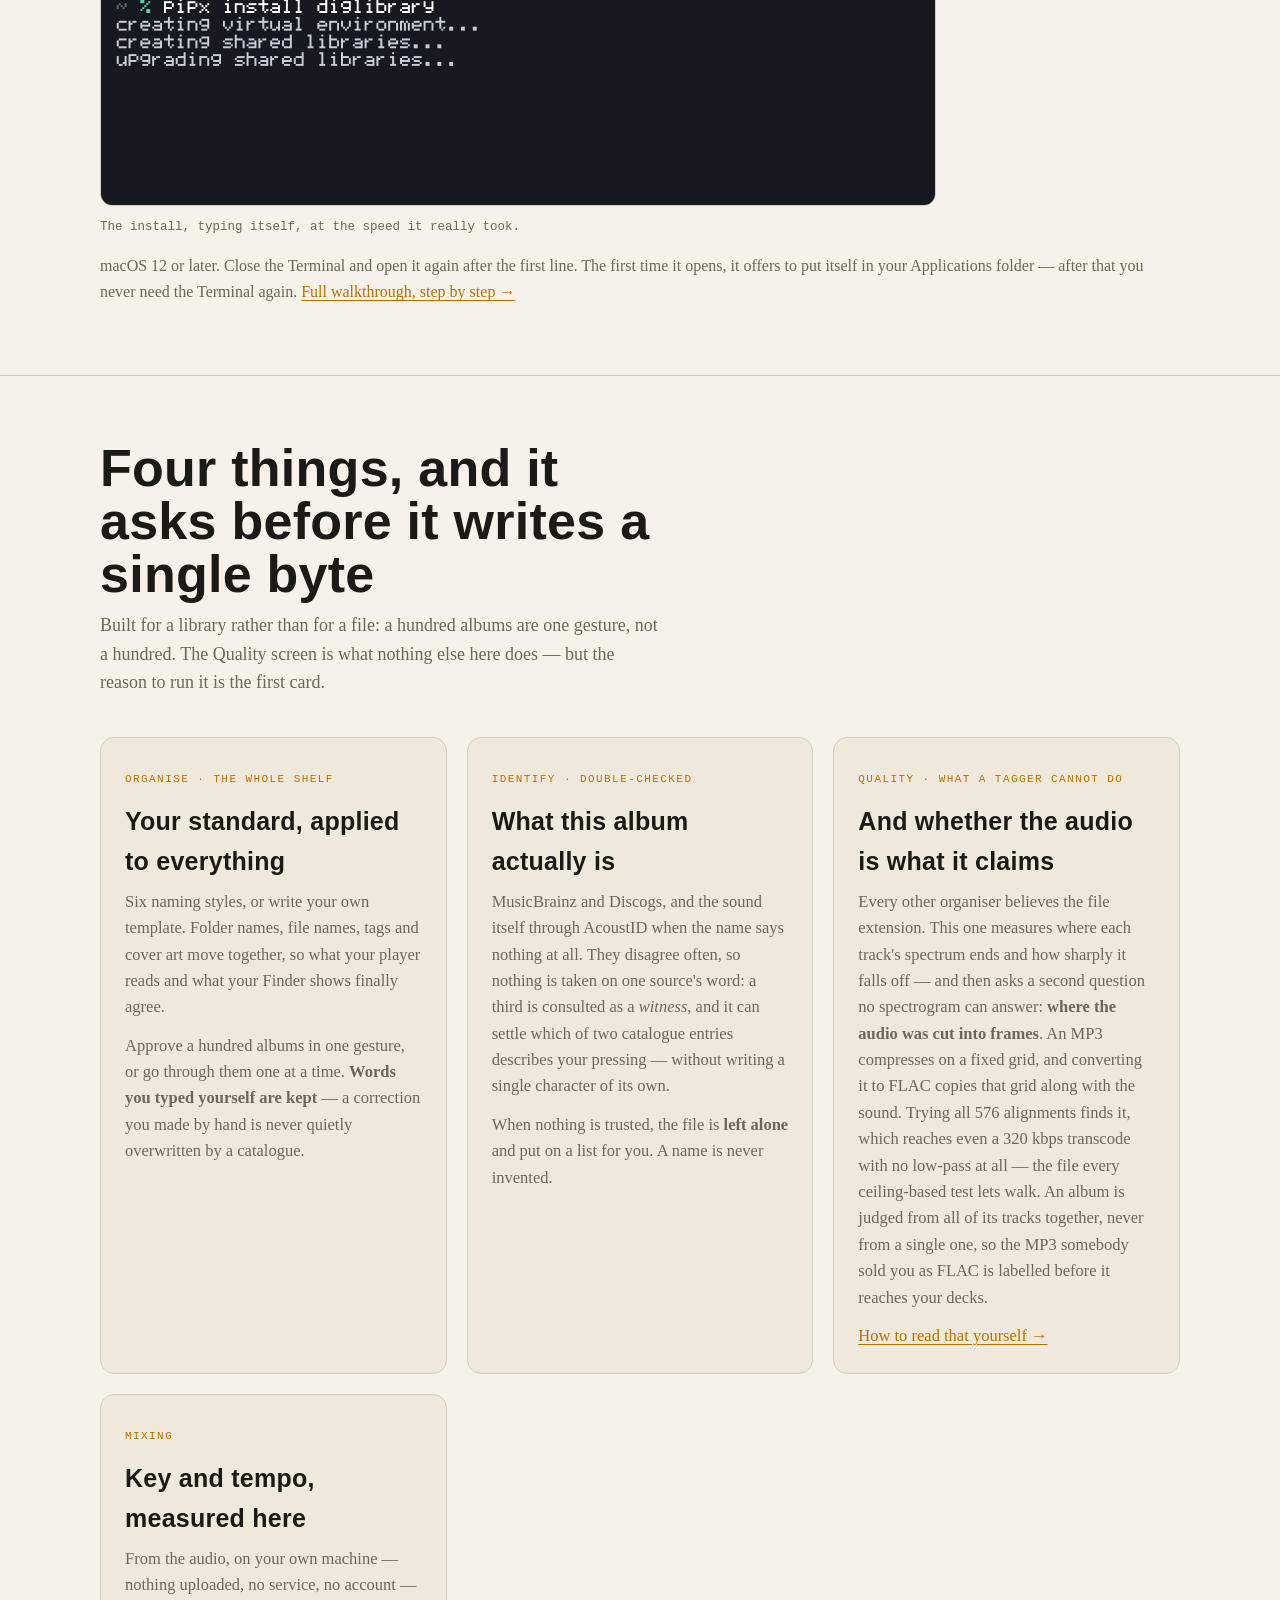
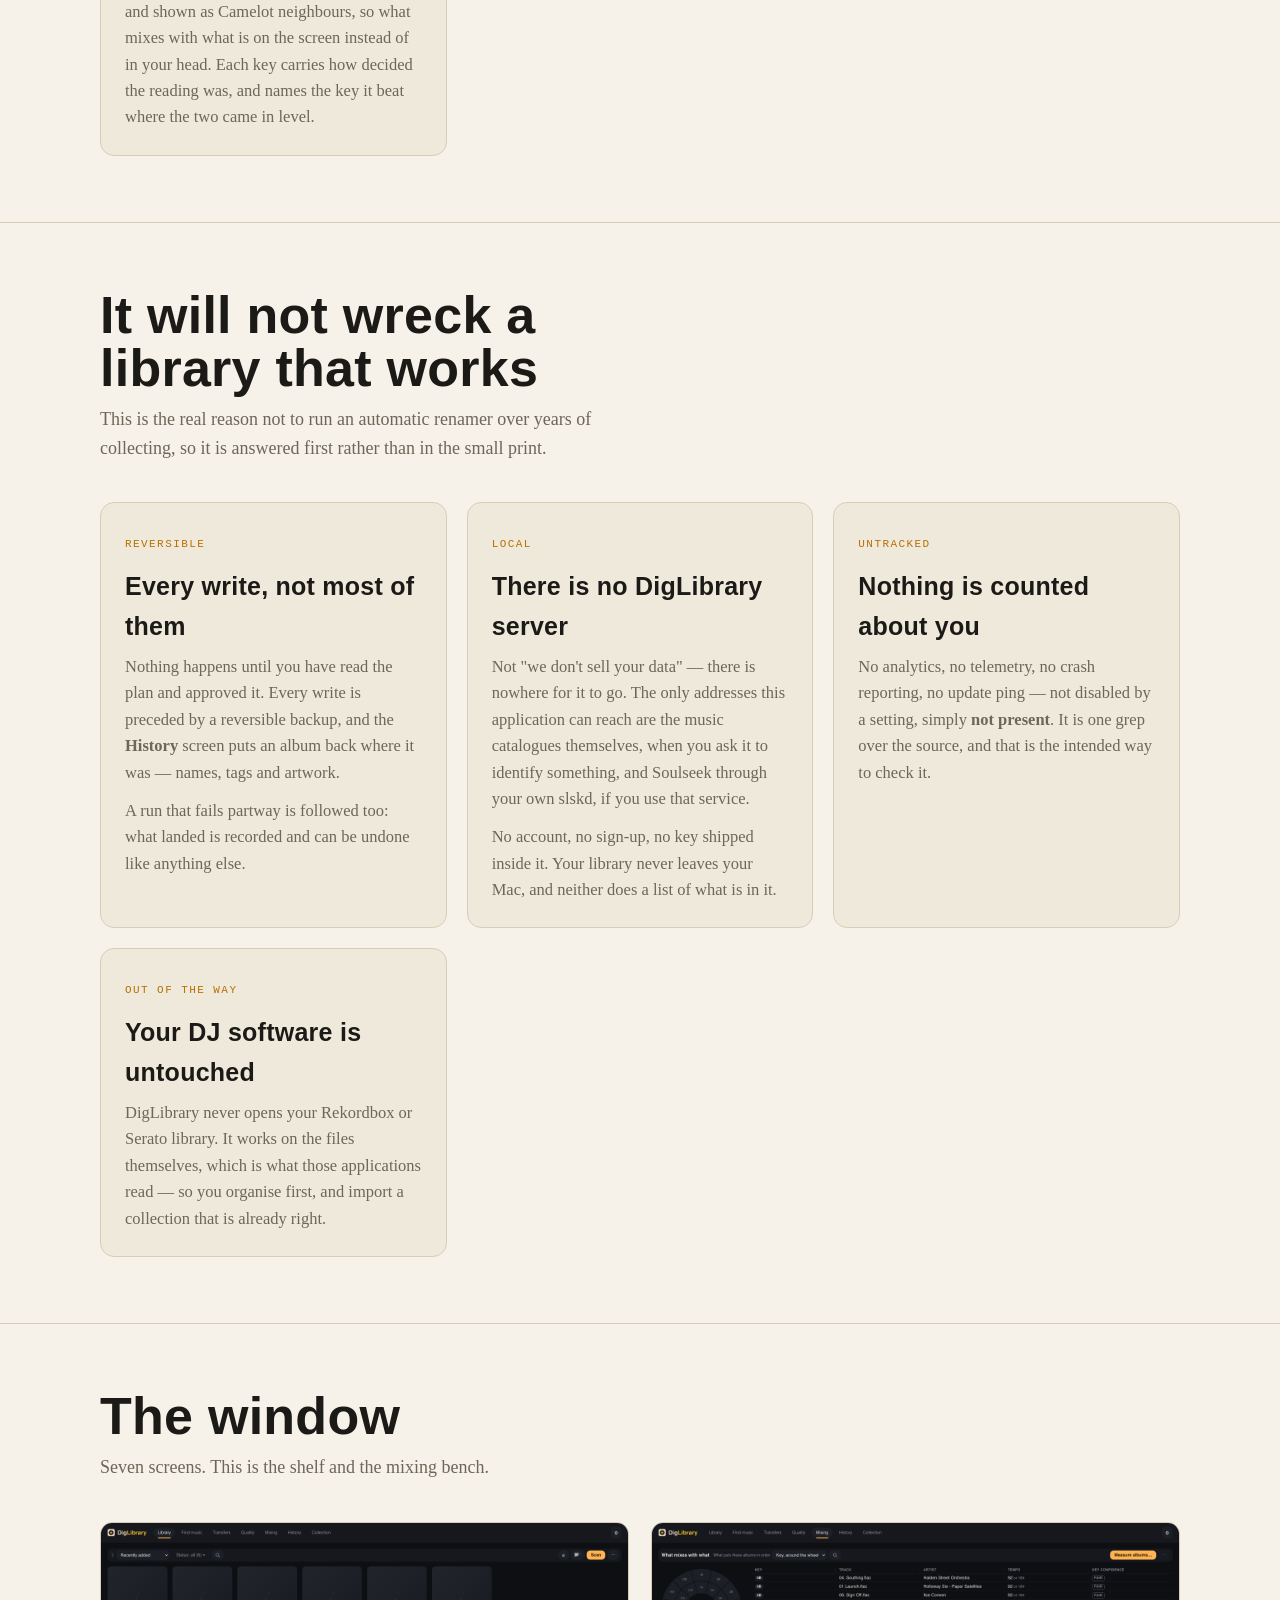
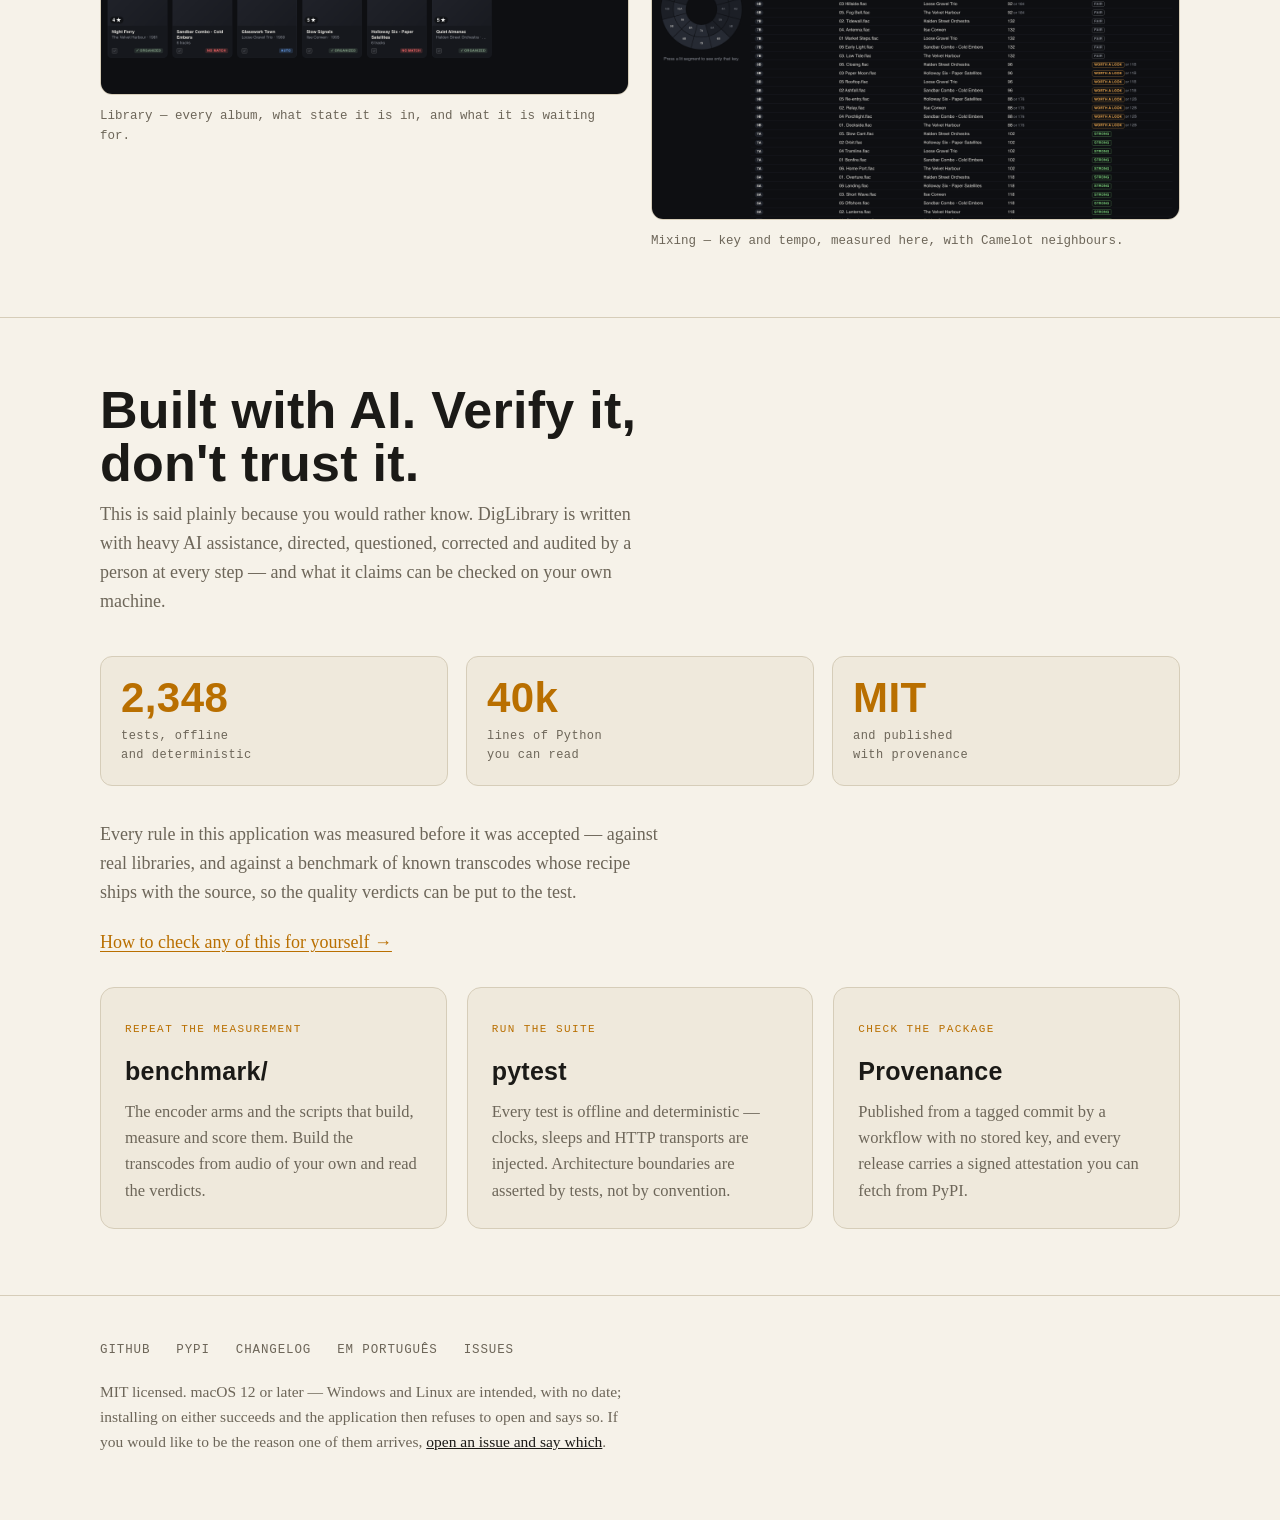
==== commit 9274ec7e: "1.12.1: a restore keeps the database it displaced, and Finder tags survive a Mac that is not UTF-8. " ====
--- a/docs/index.html
+++ b/docs/index.html
@@ -232,7 +232,7 @@
     </p>
 
     <div class="figures">
-      <div class="fig"><b>2,328</b><span>tests, offline<br>and deterministic</span></div>
+      <div class="fig"><b>2,348</b><span>tests, offline<br>and deterministic</span></div>
       <div class="fig"><b>40k</b><span>lines of Python<br>you can read</span></div>
       <div class="fig"><b>MIT</b><span>and published<br>with provenance</span></div>
     </div>
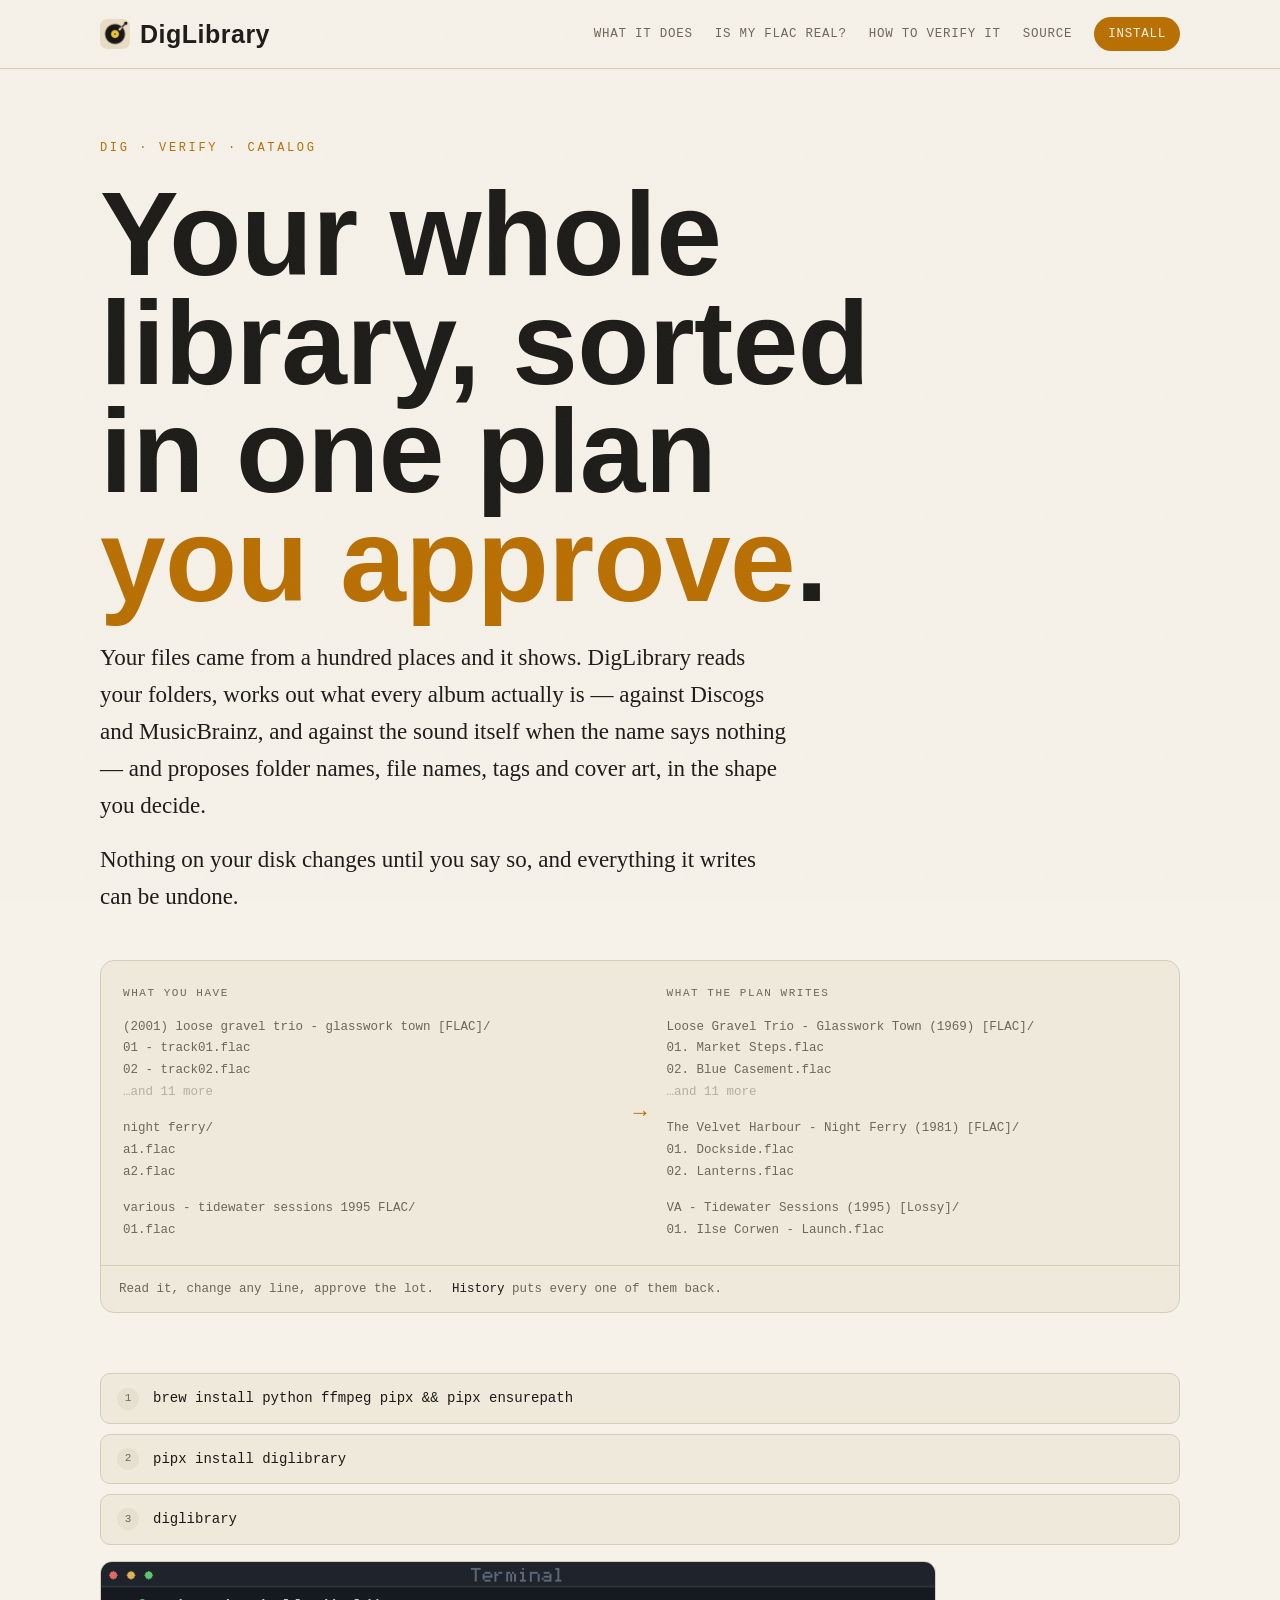
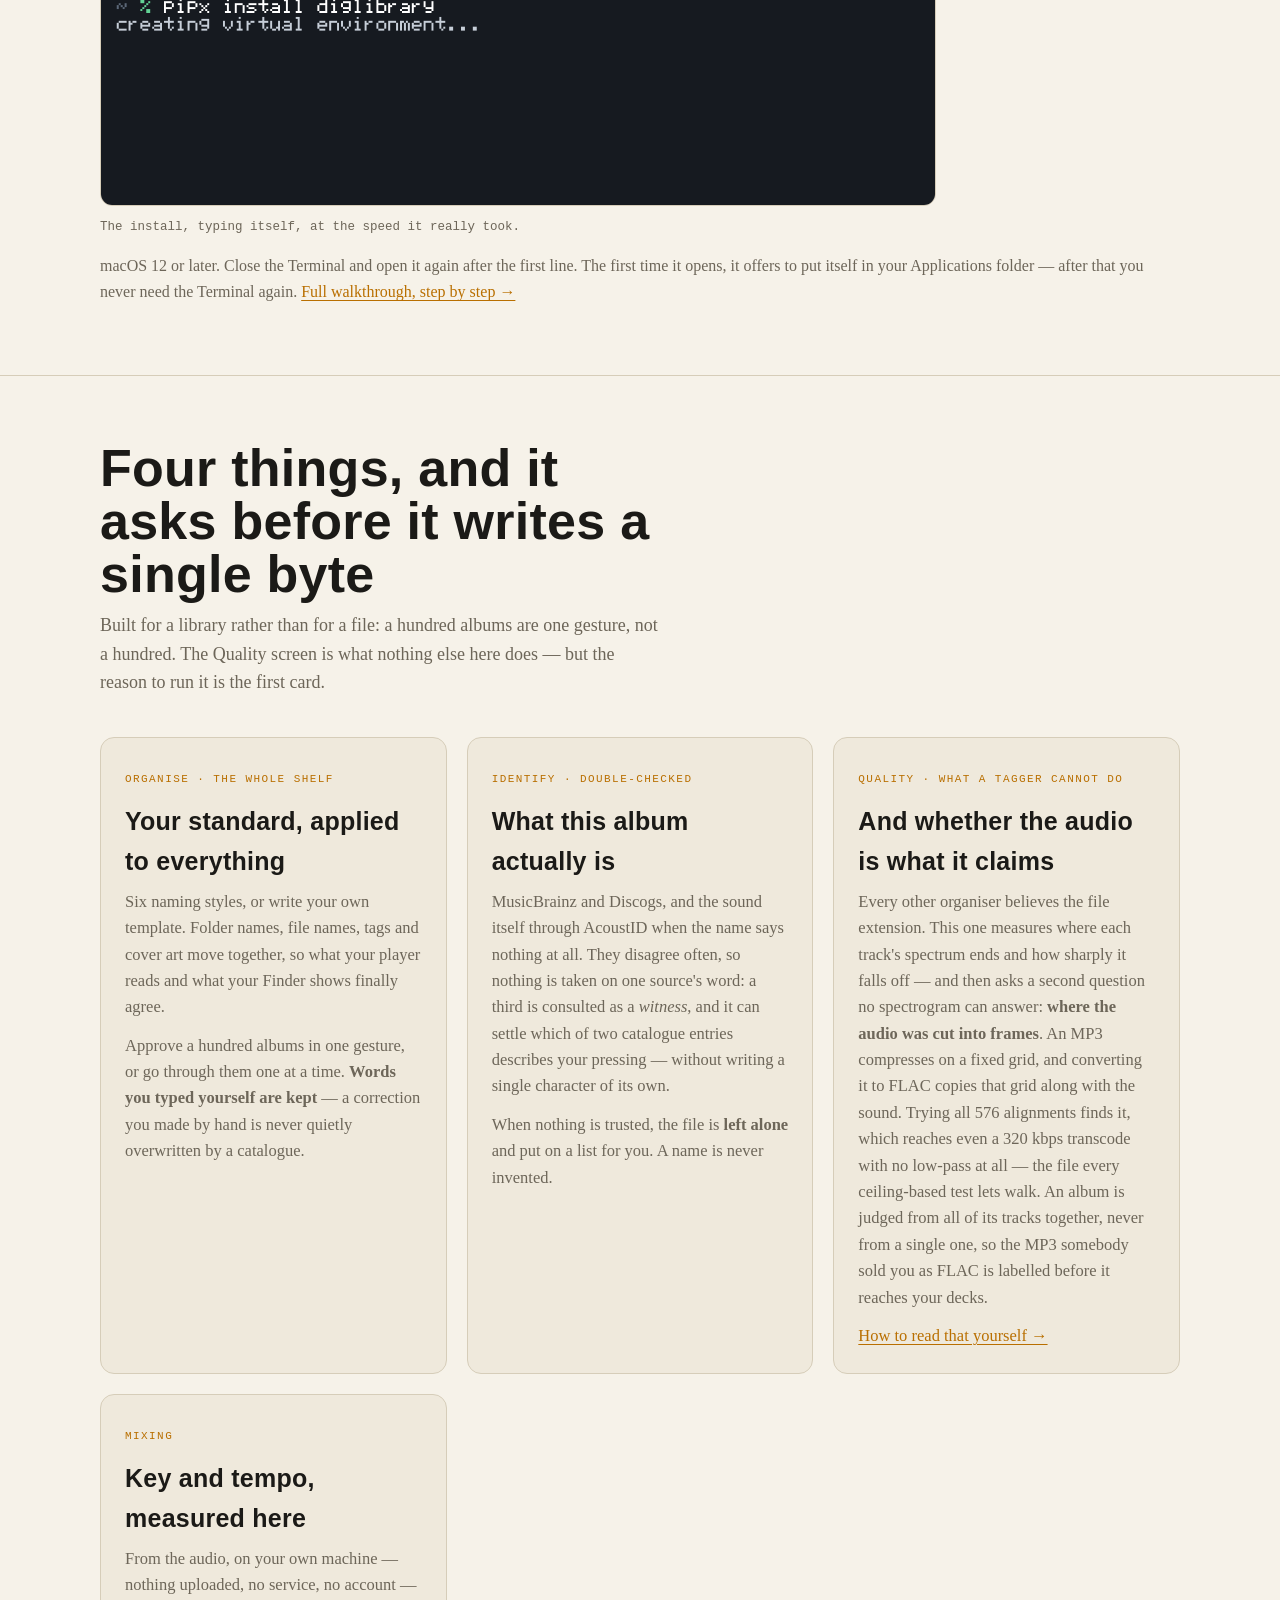
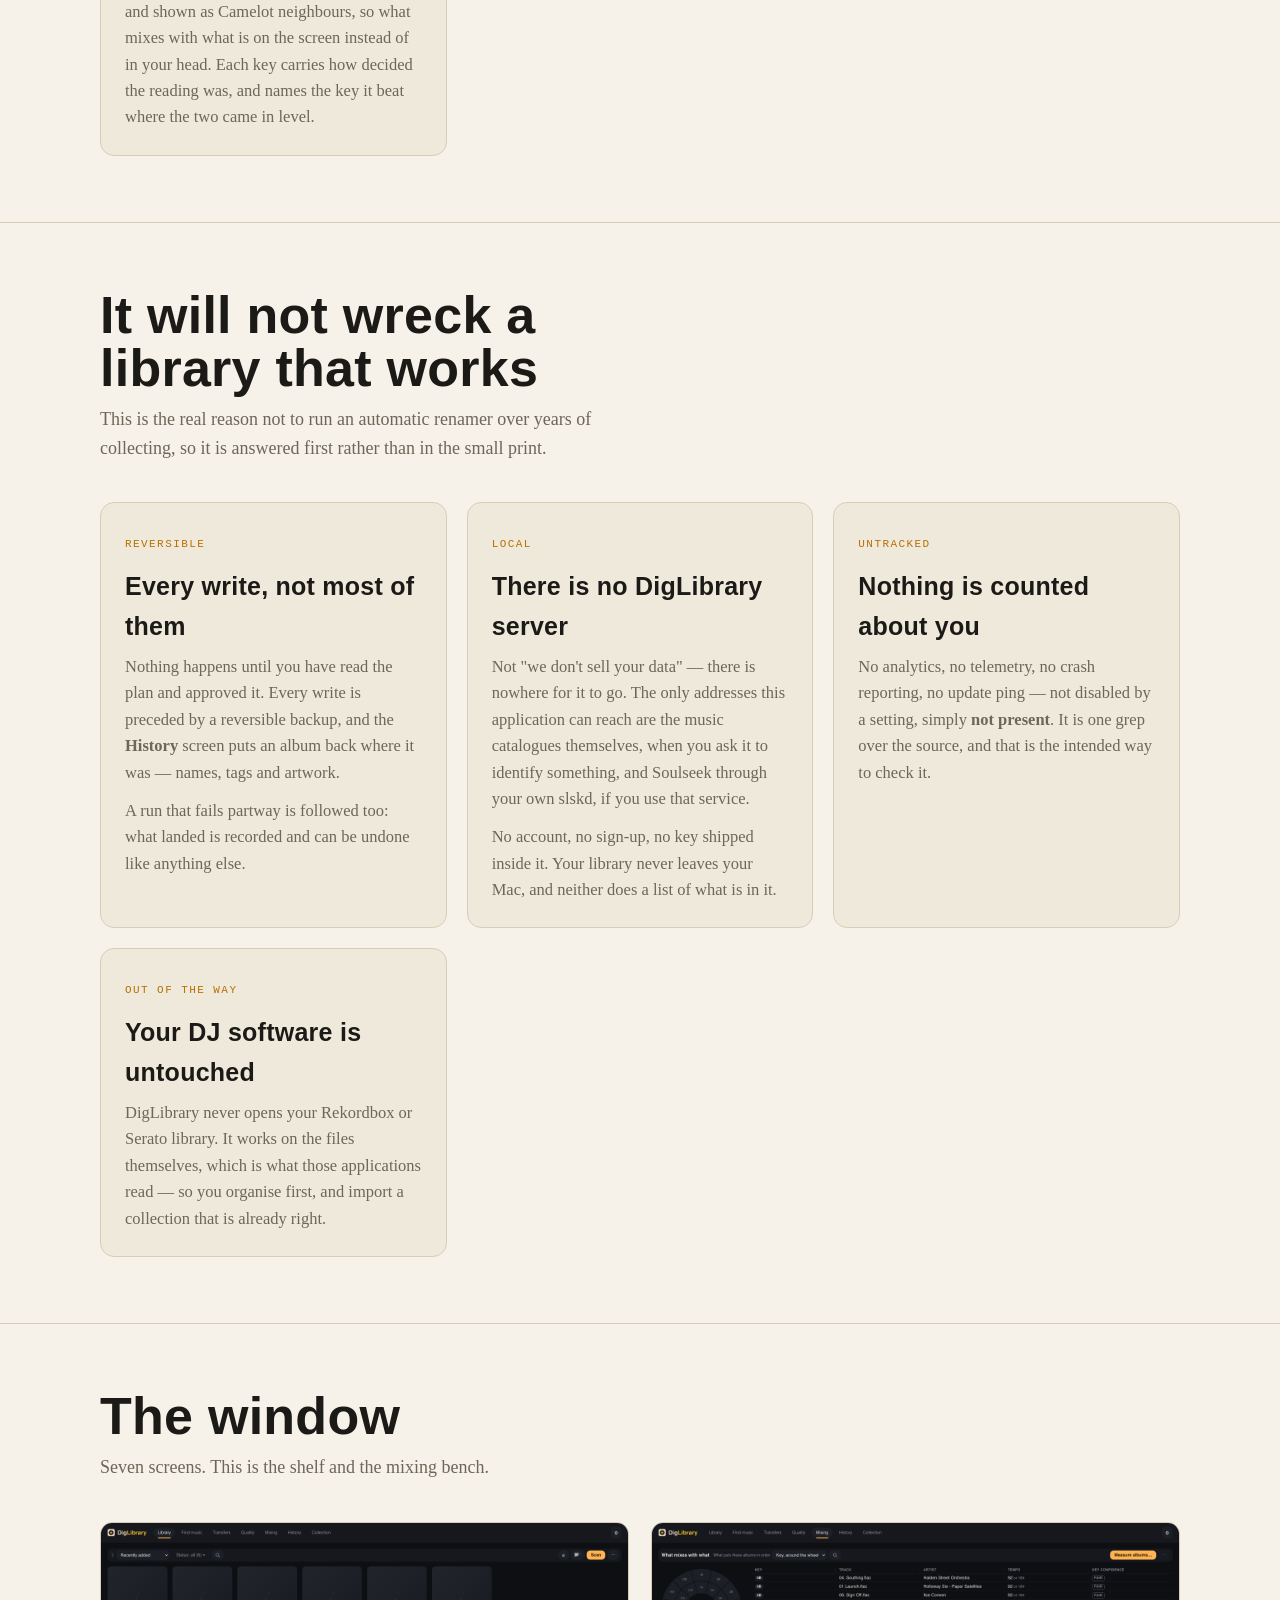
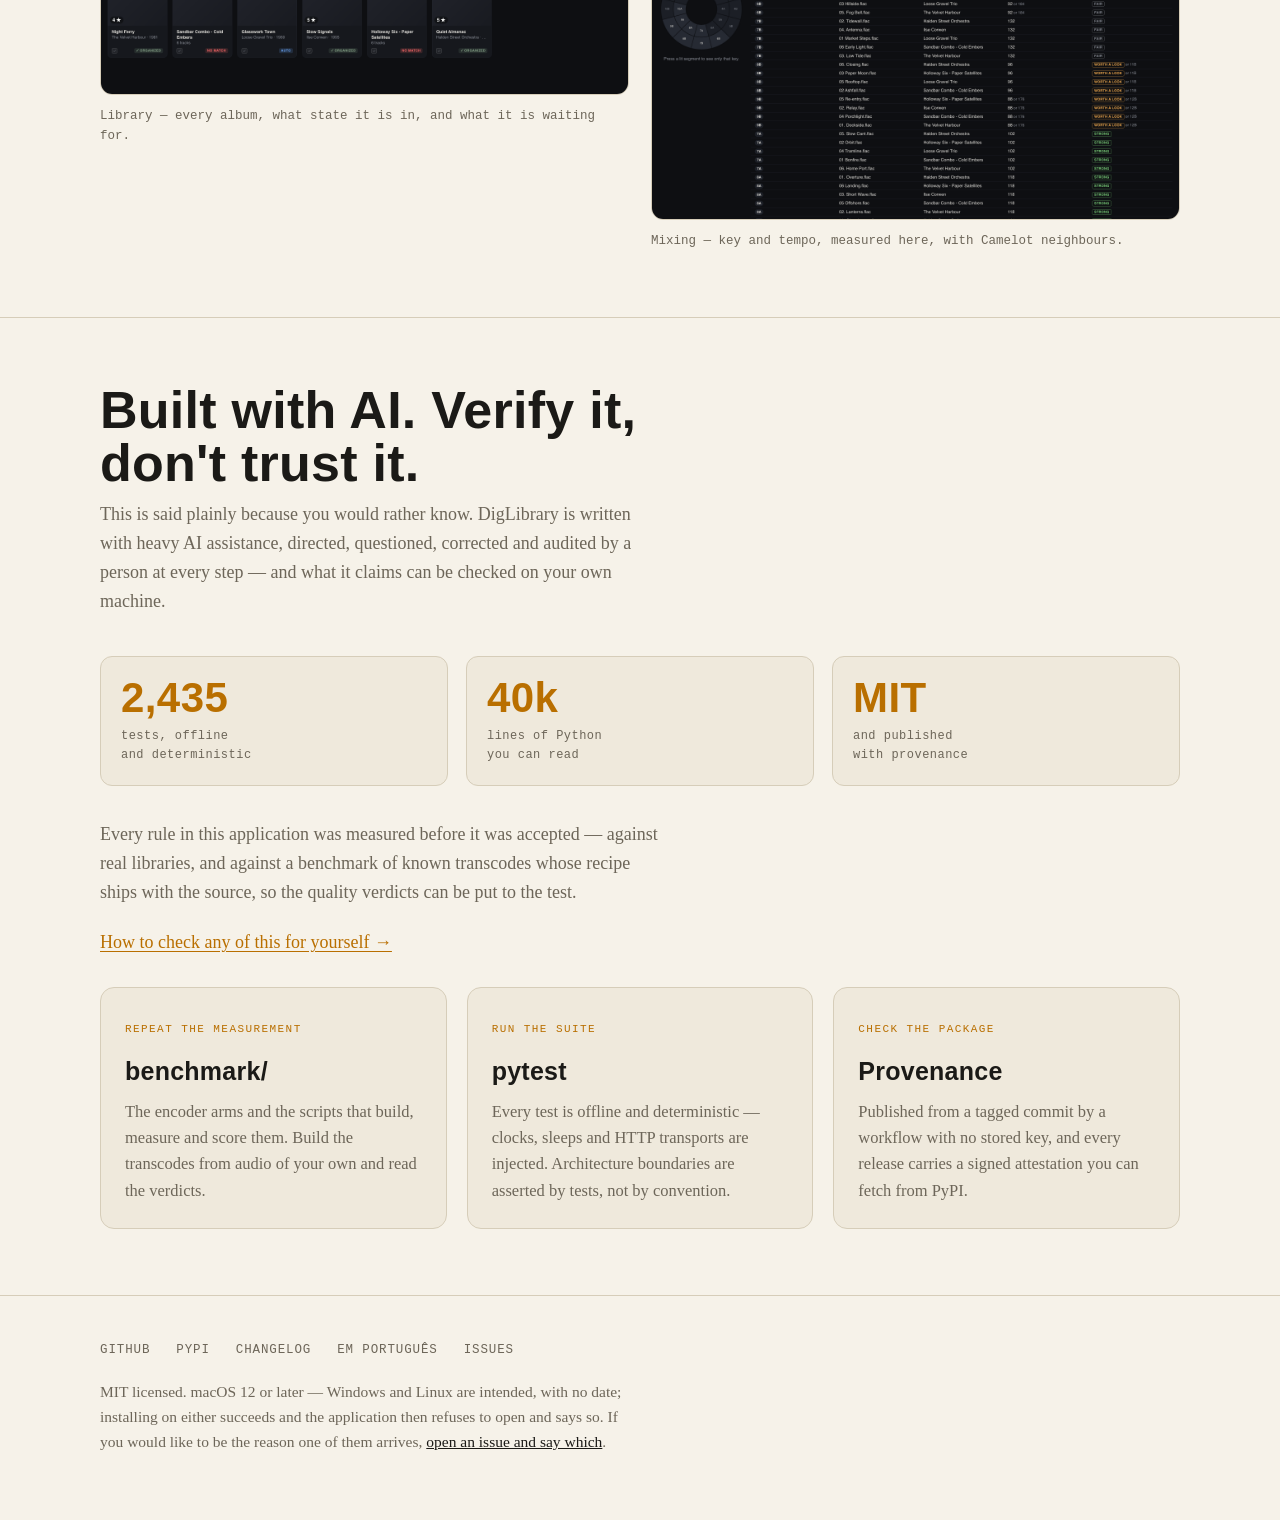
==== commit 7db21af3: "1.13.0: a compilation the catalogue does not name, and names in Latin letters." ====
--- a/docs/index.html
+++ b/docs/index.html
@@ -232,7 +232,7 @@
     </p>
 
     <div class="figures">
-      <div class="fig"><b>2,348</b><span>tests, offline<br>and deterministic</span></div>
+      <div class="fig"><b>2,435</b><span>tests, offline<br>and deterministic</span></div>
       <div class="fig"><b>40k</b><span>lines of Python<br>you can read</span></div>
       <div class="fig"><b>MIT</b><span>and published<br>with provenance</span></div>
     </div>
